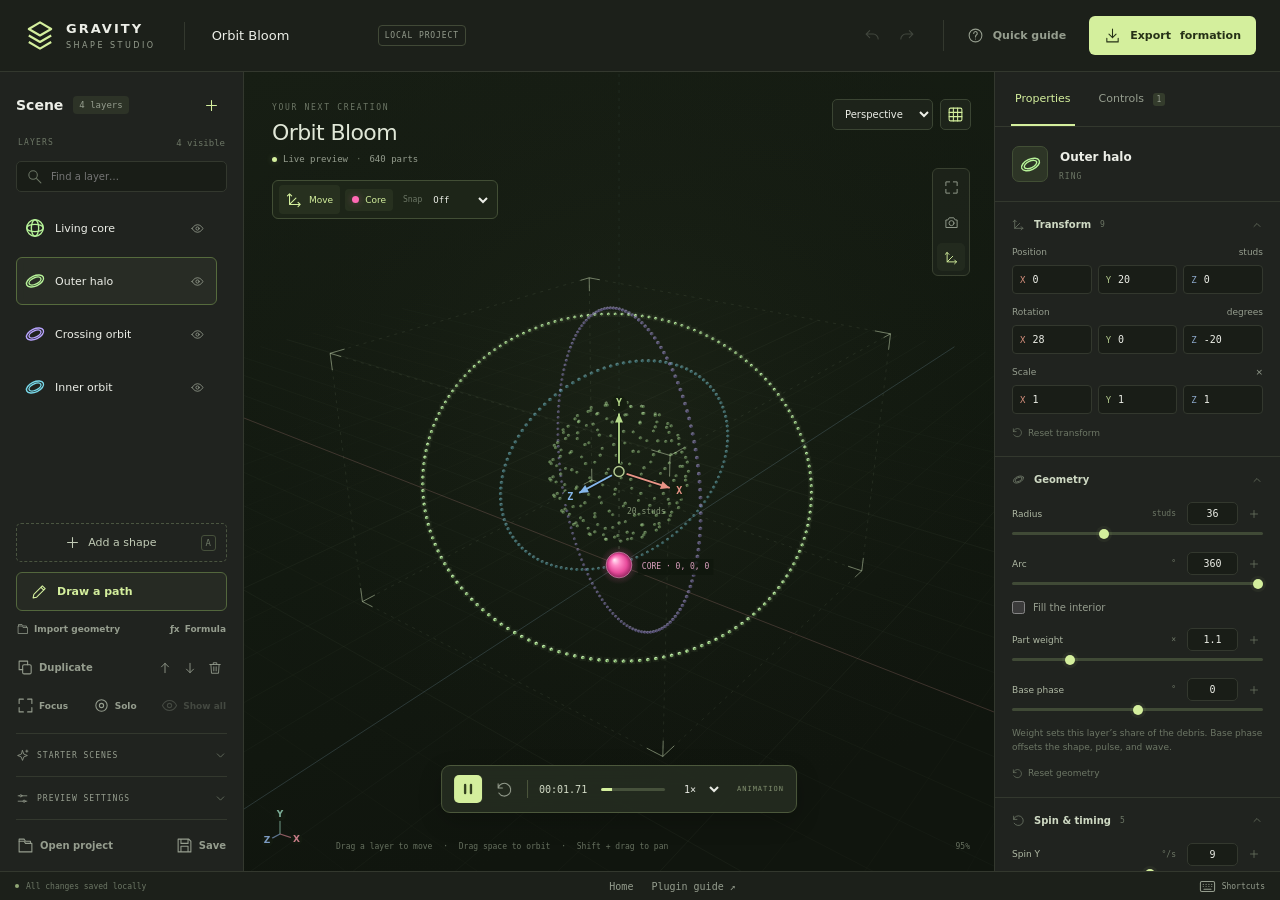
==== docs/plugins/builder/index.html @ 3840db34 "+ shape maker" ====
<!doctype html>
<html lang="en">
<head>
  <meta charset="utf-8">
  <meta name="viewport" content="width=device-width, initial-scale=1">
  <meta name="theme-color" content="#171a18">
  <meta name="description" content="Build your own Project Gravity formations. Draw custom 3D paths, import outlines, generate geometry with formulas, animate layers, and export a Lua plugin.">
  <title>Shape Studio · Project Gravity</title>
  <link rel="icon" href="data:image/svg+xml,%3Csvg xmlns='http://www.w3.org/2000/svg' viewBox='0 0 40 40'%3E%3Crect width='40' height='40' rx='10' fill='%23d4ef9d'/%3E%3Cpath d='M20 6 34 14 20 22 6 14ZM6 21l14 8 14-8M6 28l14 8 14-8' fill='none' stroke='%23222b19' stroke-width='3'/%3E%3C/svg%3E">
  <link rel="stylesheet" href="style.css">
  <link rel="stylesheet" href="editors/path-editor.css">
  <link rel="stylesheet" href="editors/source-editor.css">
  <script type="module" src="app.mjs"></script>
</head>
<body>
  <a class="skip" href="#viewport">Skip to 3D preview</a>
  <header class="topbar">
    <a class="brand" href="../../../" aria-label="Project Gravity home" title="Project Gravity home"><span class="brand-mark"><svg viewBox="0 0 30 32" fill="none"><path d="m15 2 12 7-12 7L3 9Z M3 16l12 7 12-7M3 23l12 7 12-7" stroke="currentColor" stroke-width="2.3" stroke-linejoin="round"/></svg></span><span>GRAVITY<span class="brand-sub">SHAPE STUDIO</span></span></a>
    <div class="project-heading"><span class="header-divider"></span><input id="project-name" aria-label="Project name" maxlength="64" value="Orbit Bloom"><span class="local-badge">LOCAL PROJECT</span></div>
    <div class="header-actions"><div class="history-actions"><button id="undo" class="icon-button" title="Undo (Ctrl+Z)" aria-label="Undo" data-icon="undo"></button><button id="redo" class="icon-button" title="Redo (Ctrl+Shift+Z)" aria-label="Redo" data-icon="redo"></button></div><button id="help" class="quiet-button"><span data-icon="help"></span><span class="hide-small">Quick guide</span></button><button id="export" class="primary-button"><span data-icon="download"></span>Export<span class="hide-small"> formation</span></button></div>
  </header>
  <main class="workspace">
    <aside class="left-panel panel" aria-label="Scene layers and shapes">
      <div class="panel-heading"><h1>Scene</h1><span id="layer-count" class="count-badge">3 layers</span><button id="add-layer" class="icon-button accent-icon" aria-label="Add shape" title="Add shape" data-icon="plus"></button></div>
      <div class="left-section-label"><span>LAYERS</span><span id="visible-count">3 visible</span></div>
      <label class="layer-search"><span data-icon="search"></span><input id="layer-search" type="search" placeholder="Find a layer…" aria-label="Find a layer" autocomplete="off"></label>
      <div id="layers" class="layers" role="list" aria-label="Formation layers"></div>
      <button id="add-shape" class="add-shape-button"><span data-icon="plus"></span>Add a shape<span class="key-hint">A</span></button>
      <div class="creation-actions"><button id="draw-path" class="secondary-button"><span data-icon="edit"></span>Draw a path</button><div><button id="import-geometry" class="quiet-button" title="Import SVG outlines or coordinates"><span data-icon="folder"></span>Import geometry</button><button id="formula-geometry" class="quiet-button" title="Generate a curve or surface with math">ƒx <span>Formula</span></button></div></div>
      <div class="layer-actions"><button id="duplicate" class="quiet-button" title="Duplicate selected layer (Ctrl+D)"><span data-icon="copy"></span>Duplicate</button><div><button id="move-up" class="icon-button" aria-label="Move layer up" title="Move layer up" data-icon="arrow-up"></button><button id="move-down" class="icon-button" aria-label="Move layer down" title="Move layer down" data-icon="arrow-down"></button><button id="delete-layer" class="icon-button" aria-label="Delete selected layer" title="Delete selected layer" data-icon="trash"></button></div></div>
      <div class="layer-utilities"><button id="focus-layer" class="quiet-button" title="Frame selected layer"><span data-icon="maximize"></span>Focus</button><button id="solo-layer" class="quiet-button" title="Show only the selected layer; click again to restore visibility" aria-pressed="false"><span data-icon="solo"></span>Solo</button><button id="show-all" class="quiet-button" title="Show every layer"><span data-icon="eye"></span>Show all</button></div>
      <details class="sidebar-disclosure presets-section"><summary><span data-icon="sparkles"></span><span>STARTER SCENES</span><span class="disclosure-arrow" data-icon="chevron"></span></summary><p>Start with a spark. Make it yours.</p><div class="preset-grid" id="presets"></div><button id="new-project" class="text-button">Or start with an empty scene <span aria-hidden="true">↗</span></button></details>
      <details class="sidebar-disclosure preview-settings"><summary><span data-icon="sliders"></span><span>PREVIEW SETTINGS</span><span class="disclosure-arrow" data-icon="chevron"></span></summary><label class="setting-row" for="part-count">Debris count<select id="part-count"><option value="128">128 parts</option><option value="256">256 parts</option><option value="640" selected>640 parts</option><option value="1024">1,024 parts</option><option value="2048">2,048 parts</option><option value="4096">4,096 parts</option><option value="8192">8,192 parts</option></select></label><label class="setting-row" for="point-size">Debris size<input id="point-size" type="range" min="0.25" max="10" step="0.05" value="3.4"></label><label class="setting-row" for="preview-time">Go to time (s)<input id="preview-time" type="number" min="-3600" max="3600" step="0.01" value="0"></label><div class="frame-controls"><button id="frame-back" class="quiet-button" title="Pause and go back one frame at 60 fps">−1 frame</button><button id="frame-forward" class="quiet-button" title="Pause and advance one frame at 60 fps">+1 frame</button></div><p class="micro-copy">In game, your formation uses the parts available around you. Colors and this clock are for preview.</p></details>
      <div class="project-files"><button id="import-project" class="quiet-button"><span data-icon="folder"></span>Open project</button><button id="save-project" class="quiet-button"><span data-icon="save"></span>Save</button><input type="file" id="project-file" accept=".json,.gravity,application/json" hidden></div>
    </aside>
    <section class="canvas-area" aria-label="Live 3D formation preview">
      <canvas id="viewport" tabindex="0" aria-label="Interactive 3D formation preview. Drag a layer to move it or use its X Y Z handles. Drag empty space to orbit, shift drag to pan, scroll to zoom. Press Escape to cancel a move."></canvas>
      <div class="canvas-top"><div class="scene-caption"><span class="eyebrow">YOUR NEXT CREATION</span><h2 id="scene-name">Orbit Bloom</h2><p><span class="live-dot"></span><span id="preview-status">Live preview</span><span class="caption-dot">·</span><span id="point-count">640 parts</span></p></div><div class="view-options"><label class="sr-only" for="camera-view">Camera view</label><select id="camera-view"><option value="perspective">Perspective</option><option value="front">Front</option><option value="top">Top</option><option value="right">Right</option></select><button id="toggle-grid" class="icon-button active" aria-label="Toggle grid" title="Toggle grid" aria-pressed="true" data-icon="grid"></button></div></div>
      <div class="canvas-tools"><button id="fit-view" class="icon-button" title="Fit formation (F)" aria-label="Fit formation in view" data-icon="maximize"></button><button id="screenshot" class="icon-button" title="Download preview image" aria-label="Download preview image" data-icon="camera"></button><button id="toggle-axes" class="icon-button active" title="Toggle axes" aria-label="Toggle axes" aria-pressed="true" data-icon="axes"></button></div>
      <div class="manipulation-tools" role="toolbar" aria-label="Positioning tools"><button id="toggle-move" class="tool-toggle active" aria-pressed="true" title="Drag layers to move them; disable to orbit from anywhere"><span data-icon="axes"></span>Move</button><button id="toggle-core" class="tool-toggle active" aria-pressed="true" title="Show the 5-stud Gravity core at the origin"><span class="core-dot"></span>Core</button><label for="snap-size">Snap</label><select id="snap-size" aria-label="Position snapping"><option value="0">Off</option><option value="0.1">0.1 stud</option><option value="0.5">0.5 stud</option><option value="1">1 stud</option><option value="5">5 studs</option></select></div>
      <div id="drag-readout" class="drag-readout" role="status" hidden></div>
      <div id="empty-scene" class="empty-scene" hidden><div class="empty-orbit" data-icon="orbit"></div><h2>It starts with a shape.</h2><p>A ring, a sphere, or something entirely your own.<br>Add your first layer and see where it goes.</p><button id="empty-add" class="primary-button"><span data-icon="plus"></span>Add your first shape</button></div>
      <div class="playback-bar"><button id="play-pause" class="play-button" aria-label="Pause animation" title="Play or pause (Space)" data-icon="pause"></button><button id="restart" class="icon-button" aria-label="Restart animation" title="Restart animation" data-icon="restart"></button><span class="playback-divider"></span><span class="time-display" id="time-display">00:00.00</span><div class="timeline-track" aria-hidden="true"><span id="timeline-progress"></span></div><label class="sr-only" for="playback-speed">Playback speed</label><select id="playback-speed"><option value="-1">−1×</option><option value="0.25">0.25×</option><option value="0.5">0.5×</option><option value="1" selected>1×</option><option value="2">2×</option></select><span class="live-label">ANIMATION</span></div>
      <div class="canvas-bottom"><span>Drag a layer to move <span>·</span> Drag space to orbit <span>·</span> Shift + drag to pan</span><span id="zoom-value">100%</span></div>
    </section>
    <aside class="right-panel panel" aria-label="Layer properties and in-game controls">
      <div class="inspector-tabs" role="tablist" aria-label="Inspector"><button id="properties-tab" class="active" role="tab" aria-selected="true" aria-controls="properties-panel">Properties</button><button id="controls-tab" role="tab" aria-selected="false" aria-controls="controls-panel">Controls <span id="control-count">0</span></button></div>
      <div id="properties-panel" role="tabpanel" aria-labelledby="properties-tab"></div>
      <div id="controls-panel" role="tabpanel" aria-labelledby="controls-tab" hidden></div>
      <div class="inspector-footer"><span class="small-orbit" data-icon="orbit"></span><span>Big ideas. A few little pieces.</span></div>
    </aside>
  </main>
  <footer class="statusbar"><span><span class="status-dot"></span><span id="save-status">All changes saved locally</span></span><nav class="site-navigation" aria-label="Site navigation"><a href="../../../">Home</a><a href="../">Plugin guide <span aria-hidden="true">↗</span></a></nav><button id="keyboard-help" class="text-button" aria-label="Quick guide and keyboard shortcuts"><span data-icon="keyboard"></span><span class="hide-small">Shortcuts</span></button></footer>
  <dialog id="shape-dialog" class="modal shape-modal"><div class="modal-heading"><div><span class="eyebrow">BUILD IT YOUR WAY</span><h2>Start with your own lines.</h2></div><button class="icon-button" data-close aria-label="Close shape library" data-icon="close"></button></div><p class="modal-intro">Draw a custom outline, bring in your own geometry, or combine simple shapes. Every layer can move, overlap and take on its own form.</p><div id="custom-shape-library" class="custom-shape-library"><button data-create="path"><span data-icon="edit"></span><strong>Draw a path</strong><small>Vertices, curves &amp; freehand</small></button><button data-create="svg"><span data-icon="folder"></span><strong>Import SVG</strong><small>Your outlines, as layers</small></button><button data-create="coordinates"><span data-icon="axes"></span><strong>Coordinates</strong><small>3D paths &amp; point clouds</small></button><button data-create="formula"><span class="formula-icon">ƒx</span><strong>Math formulas</strong><small>Generate curves &amp; surfaces</small></button></div><p class="library-label">OR START WITH A SIMPLE SHAPE</p><div id="shape-library" class="shape-library"></div></dialog>
  <dialog id="control-dialog" class="modal control-modal"><form id="control-form"><div class="modal-heading"><div><span class="eyebrow">MAKE IT INTERACTIVE</span><h2 id="control-dialog-title">Add a control</h2></div><button type="button" class="icon-button" data-close aria-label="Close control editor" data-icon="close"></button></div><p class="modal-intro">Sliders, switches, and actions that work here and in your exported plugin.</p><div class="form-columns"><label class="form-label">Control type<select id="control-type"><option value="slider">Slider</option><option value="toggle">Toggle switch</option><option value="button">Action button</option></select></label><label class="form-label">Layer<select id="control-layer" required></select></label></div><label class="form-label">Control name<input id="control-name" required maxlength="48" placeholder="e.g. Orbit radius"></label><label id="control-property-label" class="form-label">Property<select id="control-property" required></select></label><label id="control-action-label" class="form-label" hidden>Action<select id="control-action"><option value="restart">Restart layer animation</option><option value="reverse">Reverse layer animation</option><option value="reset">Reset layer controls</option></select></label><div id="control-number-fields" class="form-columns thirds"><label class="form-label">Minimum<input type="number" step="any" id="control-min" required></label><label class="form-label">Maximum<input type="number" step="any" id="control-max" required></label><label class="form-label">Default<input type="number" step="any" id="control-default" required></label></div><label id="control-toggle-label" class="checkbox-row" hidden><input id="control-toggle-default" type="checkbox">Start switched on</label><p id="control-action-note" class="micro-copy" hidden>Actions run once per click. They are exported as real Project Gravity buttons.</p><p class="form-error" id="control-error" role="alert"></p><div class="modal-actions"><button type="button" class="secondary-button" data-close>Cancel</button><button class="primary-button" type="submit">Save control<span data-icon="check"></span></button></div></form></dialog>
  <dialog id="export-dialog" class="modal export-modal"><div class="modal-heading"><div><span class="eyebrow">FROM AN IDEA TO IN GAME</span><h2>Take your formation with you.</h2></div><button class="icon-button" data-close aria-label="Close export" data-icon="close"></button></div><div class="export-summary"><span data-icon="cube"></span><span id="export-summary"></span><span class="file-badge">.LUA</span></div><label class="sr-only" for="export-code">Generated Lua plugin</label><textarea id="export-code" readonly spellcheck="false"></textarea><div class="export-instructions"><span class="step-number">1</span><p>Save the <strong>.lua</strong> file to your executor’s <code>GravityShapes</code> folder.</p><span class="step-number">2</span><p>Restart Project Gravity, then choose your formation by its filename.</p></div><p class="micro-copy">This preview shows target positions. In-game movement depends on available debris and physics settings. Save a project file to edit your layers later.</p><div class="modal-actions"><button id="copy-lua" class="secondary-button"><span data-icon="copy"></span>Copy Lua</button><button id="download-lua" class="primary-button"><span data-icon="download"></span>Download plugin</button></div></dialog>
  <dialog id="help-dialog" class="modal help-modal"><div class="modal-heading"><div><span class="eyebrow">A SMALL GUIDE TO BIG IDEAS</span><h2>Meet your shape studio.</h2></div><button class="icon-button" data-close aria-label="Close quick guide" data-icon="close"></button></div><div class="help-steps"><div><span class="step-number">1</span><h3>Draw your own shape</h3><p>Use Draw a path to place vertices or sketch freehand. Keep it open, close an outline, or smooth the curves. Edit points in XY, XZ or YZ, or enter exact coordinates, then choose Apply path.</p></div><div><span class="step-number">2</span><h3>Build in layers</h3><p>Import SVG outlines or XYZ coordinates, generate curves and surfaces with formulas, or start with a polygon. Combine layers, mirror them, and add spin, orbit, pulse or waves.</p></div><div><span class="step-number">3</span><h3>Make it interactive</h3><p>Use the + beside a property for a slider, or add switches and action buttons in Controls. Save an editable JSON project, then export your Lua plugin for the game.</p></div></div><div class="shortcut-grid"><span>Orbit / pan</span><span>Drag / Shift + drag</span><span>Play / pause</span><kbd>Space</kbd><span>Add a shape / fit view</span><span><kbd>A</kbd> / <kbd>F</kbd></span><span>Undo / redo</span><span><kbd>Ctrl Z</kbd> / <kbd>Ctrl Shift Z</kbd></span><span>Duplicate / delete layer</span><span><kbd>Ctrl D</kbd> / <kbd>Delete</kbd></span><span>Save project</span><kbd>Ctrl S</kbd></div><p class="micro-copy">Projects autosave when browser storage has room. Save a JSON project for a portable backup, especially with detailed geometry. Preview colors and debris size do not recolor or resize Roblox parts.</p><a class="text-button guide-link" href="../" target="_blank" rel="noopener">Read the plugin guide <span aria-hidden="true">↗</span></a></dialog>
  <div id="toast" class="toast" role="status" aria-live="polite"></div>
  <noscript><div class="noscript">Enable JavaScript to use Shape Studio. <a href="../">The plugin guide</a> is also available.</div></noscript>
</body>
</html>
---- docs/plugins/builder/style.css ----
:root{color-scheme:dark;--bg:#171a18;--panel:#20231f;--panel-hover:#292d26;--canvas:#141814;--line:#33382e;--line-soft:#2b3027;--text:#eceee7;--muted:#959d8e;--subtle:#6c7665;--accent:#d4ef9d;--accent-dark:#2c3723;--mono:ui-monospace,SFMono-Regular,Consolas,monospace;--radius:7px;font-family:Inter,"Segoe UI",system-ui,-apple-system,sans-serif;font-size:12px}
select{color-scheme:dark}select option,select optgroup{background:#20271c!important;color:#eceee7!important}select option:checked{background:#405330!important;color:#e8ffd0!important}
.control-type-actions{display:flex;gap:6px;margin-top:8px}.control-type-actions .secondary-button{flex:1;font-size:9px;padding:8px 4px}
.boolean-property{display:flex;align-items:center;justify-content:space-between;gap:8px;margin:11px 0}.boolean-property .checkbox-row{margin:0;flex:1}
.control-switch{display:flex;align-items:center;justify-content:space-between;gap:12px;font-size:11px;color:var(--text);padding:12px 0 2px}.control-switch input{width:34px;height:19px;appearance:none;background:#3c4934;border:1px solid #63754b;border-radius:12px;position:relative;cursor:pointer;padding:0}.control-switch input:before{content:'';position:absolute;left:3px;top:3px;width:11px;height:11px;background:#96a885;border-radius:50%;transition:transform .15s}.control-switch input:checked{background:var(--accent);border-color:var(--accent)}.control-switch input:checked:before{background:#2c3c1d;transform:translateX(15px)}
.control-action-button{width:100%;margin-top:12px;padding:10px}.cut-presets{display:grid;grid-template-columns:repeat(3,1fr);gap:6px;margin:12px 0}.cut-presets button{padding:7px 4px;background:#293521;border:1px solid #4a5f35;border-radius:4px;color:#c3d8ac;font-size:9px}.cut-presets button:hover{background:#3c4e2d;border-color:var(--accent)}.cut-axis-field{display:flex;align-items:center;justify-content:space-between;font-size:10px;color:var(--muted);margin:12px 0}.cut-axis-field select{width:86px}.control-action-description{font-size:9px;color:var(--muted);line-height:1.6;margin-top:9px}
.creation-actions{padding:10px 0 1px;flex-shrink:0}.creation-actions>.secondary-button{width:100%;justify-content:flex-start;color:var(--accent);background:#d4ef9d08;border-color:#53673d;font-size:11px}.creation-actions>div{display:flex;justify-content:space-between;gap:6px;margin-top:5px}.creation-actions .quiet-button{font-size:9px;gap:5px}.creation-actions .quiet-button svg{width:12px;height:12px}.custom-geometry-panel{padding:17px;border-bottom:1px solid var(--line);background:#d4ef9d04}.custom-geometry-panel>p{font-size:10px;color:var(--muted);line-height:1.7;margin:10px 0}.custom-geometry-panel>.secondary-button{width:100%;color:var(--accent);font-size:11px}.custom-geometry-summary{display:flex;justify-content:space-between;gap:7px;font:9px var(--mono);color:var(--muted);margin-bottom:12px}.custom-geometry-summary span:last-child{color:var(--accent)}.geometry-mirrors{display:flex;align-items:center;gap:14px;font-size:10px;color:var(--muted)}.geometry-mirrors button{padding:5px 10px;border:1px solid var(--line)}.custom-shape-library{display:grid;grid-template-columns:repeat(2,minmax(0,1fr));gap:10px}.custom-shape-library button{display:grid;grid-template-columns:32px 1fr;gap:6px 12px;text-align:left;padding:16px;background:#d4ef9d07;border:1px solid #4a5d38;border-radius:7px}.custom-shape-library button:hover{background:#d4ef9d12;border-color:var(--accent)}.custom-shape-library button>span{grid-row:1/3;align-self:center;color:var(--accent)}.custom-shape-library button svg{width:28px;height:28px}.custom-shape-library strong{font-size:12px;font-weight:550;color:var(--text)}.custom-shape-library small{font-size:10px;color:var(--muted)}.formula-icon{font:24px Georgia,serif}.library-label{font:9px var(--mono);letter-spacing:1px;color:var(--muted);margin:24px 0 14px}
@media(max-width:740px){.creation-actions>div{flex-wrap:wrap;justify-content:flex-start;gap:2px 10px}.creation-actions>.secondary-button{font-size:10px;padding:10px 8px}.custom-geometry-panel{padding:14px}.custom-geometry-summary{flex-wrap:wrap}.custom-shape-library button{grid-template-columns:1fr;padding:13px;gap:8px}.custom-shape-library button>span{grid-row:auto}.custom-shape-library small{font-size:9px}}
select{color-scheme:dark}select option,select optgroup{background-color:#20271c!important;color:#eceee7!important}select option:checked{background-color:#405330!important;color:#e8ffd0!important}
*{box-sizing:border-box}body{margin:0;background:var(--bg);color:var(--text)}button,input,select,textarea{font:inherit}button,a,input,select,textarea{outline-offset:3px}button:focus-visible,a:focus-visible,input:focus-visible,select:focus-visible,textarea:focus-visible,canvas:focus-visible{outline:2px solid var(--accent)}button{cursor:pointer}button:disabled{opacity:.3;cursor:default}button,a,input,select{transition:background .15s,border-color .15s,color .15s}button{color:inherit}a{color:inherit}button svg,span[data-icon]>svg{width:17px;height:17px;display:block;flex-shrink:0}input,select,textarea{min-width:0;background:#191d17;border:1px solid var(--line);color:var(--text);border-radius:5px;padding:8px 10px}input:hover,select:hover{border-color:#515c45}input:focus,select:focus{border-color:var(--accent)}input[type=number]{font:11px var(--mono);appearance:textfield;-moz-appearance:textfield}input[type=number]::-webkit-inner-spin-button{appearance:none}input[type=range]{appearance:none;-webkit-appearance:none;height:3px;padding:0;background:#404a36;border:0;border-radius:3px;accent-color:var(--accent);cursor:pointer}input[type=range]::-webkit-slider-thumb{appearance:none;width:10px;height:10px;border-radius:50%;background:var(--accent);box-shadow:0 0 0 3px #d4ef9d0c}input[type=range]::-moz-range-thumb{width:10px;height:10px;border:0;border-radius:50%;background:var(--accent)}input[type=color]{padding:0;border:0;width:26px;height:26px;background:none;cursor:pointer}input[type=color]::-webkit-color-swatch-wrapper{padding:0}input[type=color]::-webkit-color-swatch{border:0;border-radius:50%}input[type=checkbox]{accent-color:var(--accent)}select{cursor:pointer;padding-right:22px;font-size:11px}h1,h2,h3,p{margin:0}h1{font-size:14px;font-weight:600}h2{font-size:14px;font-weight:550}h3{font-size:12px;font-weight:550}.topbar{height:72px;display:flex;align-items:center;gap:28px;padding:0 24px;border-bottom:1px solid var(--line);background:#1c201a}.brand{display:flex;align-items:center;gap:11px;text-decoration:none;font-size:13px;font-weight:750;letter-spacing:2px;flex-shrink:0}.brand-sub{display:block;color:var(--muted);font-size:8px;font-weight:500;letter-spacing:2.5px;margin-top:5px}.brand-mark{display:grid;place-items:center;color:var(--accent);width:31px}.brand-mark svg{width:28px;height:31px}.project-heading{display:flex;align-items:center;gap:18px;min-width:0}.header-divider{height:28px;width:1px;background:var(--line);margin-right:3px}#project-name{background:transparent;border:1px solid transparent;font-size:13px;font-weight:500;width:154px;padding:8px 5px;text-overflow:ellipsis}#project-name:hover,#project-name:focus{border-color:var(--line)}.local-badge{font:8px var(--mono);color:var(--muted);letter-spacing:.9px;border:1px solid #414937;border-radius:4px;padding:5px 6px;white-space:nowrap}.header-actions{display:flex;align-items:center;gap:22px;margin-left:auto;flex-shrink:0}.history-actions{display:flex;gap:3px;padding-right:21px;border-right:1px solid var(--line)}.icon-button{display:inline-flex;align-items:center;justify-content:center;width:31px;height:31px;padding:6px;border:0;border-radius:5px;background:transparent;color:var(--muted);flex-shrink:0}.icon-button:hover:not(:disabled){background:var(--panel-hover);color:var(--text)}.icon-button.active{color:var(--accent);background:#d4ef9d0b}.primary-button,.secondary-button,.quiet-button{display:inline-flex;align-items:center;justify-content:center;gap:9px;border:1px solid transparent;border-radius:6px;padding:10px 14px;font-size:11px;font-weight:550;white-space:nowrap;text-decoration:none}.primary-button{background:var(--accent);color:#253016}.primary-button:hover{background:#e1ffad}.primary-button svg{width:15px;height:15px}.secondary-button{background:transparent;border-color:#414a37}.secondary-button:hover{background:var(--panel-hover);border-color:#66794e}.quiet-button{background:transparent;color:var(--muted);padding:6px 0;font-size:11px}.quiet-button:hover{color:var(--text)}.quiet-button svg{width:15px;height:15px}.text-button{background:none;border:0;padding:0;color:var(--muted);font-size:10px;cursor:pointer}.text-button:hover{color:var(--accent)}.workspace{display:grid;grid-template-columns:244px minmax(260px,1fr) 286px;height:calc(100dvh - 101px);min-height:540px}.panel{background:var(--panel);min-width:0;overflow-y:auto;scrollbar-width:thin;scrollbar-color:#414a38 transparent}.left-panel{border-right:1px solid var(--line);display:flex;flex-direction:column;padding:0 16px}.panel-heading{display:flex;align-items:center;gap:10px;height:66px;min-height:66px}.panel-heading>.icon-button{margin-left:auto}.count-badge{font:9px var(--mono);color:var(--muted);background:#2d3327;border-radius:4px;padding:4px 6px}.accent-icon{color:var(--accent)}.left-section-label{display:flex;justify-content:space-between;color:var(--subtle);font:8px var(--mono);letter-spacing:1.2px;margin:0 2px 13px}.left-section-label>span:last-child{letter-spacing:0;font:9px var(--mono)}.layers{display:flex;flex-direction:column;gap:5px;max-height:31vh;overflow-y:auto;min-height:46px;scrollbar-width:thin}.layer-row{position:relative;display:flex;align-items:center;gap:9px;border:1px solid transparent;border-radius:6px;min-height:43px;background:transparent;padding:0 6px}.layer-row.selected{border-color:#566b3d;background:#d4ef9d0b}.layer-row:hover{background:#30362a}.layer-select{border:0;background:none;display:flex;align-items:center;gap:9px;text-align:left;flex:1;min-width:0;padding:10px 1px;font-size:11px}.layer-name{overflow:hidden;text-overflow:ellipsis;white-space:nowrap}.layer-symbol{color:var(--layer-color,var(--accent));width:22px;flex-shrink:0}.layer-symbol svg{width:22px;height:22px}.layer-row .icon-button{width:25px;height:25px}.layer-row .icon-button svg{width:13px;height:13px}.layer-row.invisible .layer-select{opacity:.35}.layers-empty{color:var(--muted);padding:13px 5px;font-size:11px}.add-shape-button{display:flex;justify-content:center;align-items:center;gap:7px;width:100%;padding:10px;border:1px dashed #4a5540;background:transparent;border-radius:5px;color:#c1cbb6;font-size:11px;margin-top:13px}.add-shape-button:hover{border-color:var(--accent);background:#d4ef9d07}.add-shape-button svg{width:13px;height:13px}.key-hint{margin-left:auto;font:9px var(--mono);padding:2px 4px;border:1px solid #46503b;border-radius:3px;color:var(--subtle)}.add-shape-button>span:first-child{margin-left:auto}.layer-actions{display:flex;justify-content:space-between;align-items:center;border-bottom:1px solid var(--line);padding:10px 0 17px}.layer-actions>div{display:flex}.layer-actions .icon-button{width:25px;height:27px}.layer-actions .icon-button svg{width:14px;height:14px}.layer-actions .quiet-button{font-size:10px;gap:5px}.section-label{display:flex;align-items:center;justify-content:space-between;color:var(--subtle)}.section-label h2{font:8px var(--mono);letter-spacing:1.3px}.section-label svg{width:13px;height:13px}.presets-section{padding:24px 0 23px;border-bottom:1px solid var(--line)}.presets-section>p{font-size:10px;color:var(--muted);margin-top:9px}.preset-grid{display:grid;grid-template-columns:1fr 1fr;gap:8px;margin:14px 0}.preset-card{background:#191e16;border:1px solid var(--line);border-radius:6px;padding:0;overflow:hidden;text-align:left}.preset-card:hover{border-color:#718255;background:#242e1c}.preset-preview{height:61px;display:grid;place-items:center;background:radial-gradient(ellipse,#35452b44,transparent 75%)}.preset-preview svg{width:76px;height:50px}.preset-card>span:last-child{display:block;font-size:9px;color:#c3cbbd;padding:7px 8px;background:#252b20;border-top:1px solid var(--line-soft)}.preset-card:first-child{grid-column:1/-1;display:flex;align-items:center;height:65px}.preset-card:first-child .preset-preview{width:97px;flex-shrink:0}.preset-card:first-child>span:last-child{padding-left:6px;border:0;background:none;font-size:10px}.preset-card:first-child>span:last-child::after{content:'A little celestial wonder';display:block;font-size:8px;color:var(--subtle);margin-top:5px}.preview-settings{padding:22px 0 10px;margin-top:auto}.setting-row{display:flex;align-items:center;justify-content:space-between;gap:10px;font-size:10px;color:#b9c2af;margin-top:16px}.setting-row select{font:9px var(--mono);padding:7px 19px 7px 8px}.setting-row input[type=range]{width:102px}.micro-copy{font-size:9px;line-height:1.65;color:var(--subtle);margin-top:13px}.project-files{display:flex;align-items:center;justify-content:space-between;min-height:51px;border-top:1px solid var(--line);margin-top:8px}.project-files .quiet-button{font-size:10px;gap:6px}.project-files svg{width:14px;height:14px}.canvas-area{position:relative;overflow:hidden;background:radial-gradient(ellipse at 50% 46%,#242c2080,#111710 90%)}#viewport{display:block;width:100%;height:100%;touch-action:none;cursor:grab}#viewport:active{cursor:grabbing}.canvas-top{position:absolute;top:27px;left:28px;right:23px;display:flex;justify-content:space-between;align-items:flex-start;gap:15px;pointer-events:none}.eyebrow{font:8px var(--mono);letter-spacing:1.7px;color:var(--subtle)}.scene-caption h2{font-size:22px;font-weight:430;letter-spacing:-.6px;margin:7px 0 9px;color:#e0e7d7}.scene-caption p{display:flex;align-items:center;gap:6px;color:var(--muted);font:9px var(--mono)}.live-dot,.status-dot{width:5px;height:5px;border-radius:50%;background:var(--accent);display:inline-block;box-shadow:0 0 6px #d4ef9d44}.caption-dot{padding:0 2px;color:var(--subtle)}.view-options{display:flex;align-items:center;gap:7px;pointer-events:auto}.view-options select{border-color:#3b4533;background:#20261dc9;padding:8px;font-size:10px;min-width:101px}.view-options .icon-button{border:1px solid #3b4533;width:31px;height:31px;background:#20261dc9}.canvas-tools{position:absolute;top:96px;right:24px;display:flex;flex-direction:column;gap:7px;border:1px solid #394130;padding:4px;background:#20261daa;border-radius:6px}.canvas-tools .icon-button{width:28px;height:28px}.canvas-tools svg{width:15px;height:15px}.canvas-bottom{position:absolute;bottom:20px;left:92px;right:24px;display:flex;justify-content:space-between;color:#66705f;font:8px var(--mono);pointer-events:none;gap:10px}.canvas-bottom>span:first-child>span{padding:0 6px}.playback-bar{position:absolute;bottom:58px;left:50%;transform:translateX(-50%);display:flex;align-items:center;gap:11px;padding:9px 12px;background:#252c20e8;border:1px solid #4c583c;border-radius:9px;box-shadow:0 8px 25px #0003;backdrop-filter:blur(14px);max-width:90%;height:48px}.play-button{width:28px;height:28px;border-radius:5px;border:0;background:var(--accent);display:grid;place-items:center;color:#303e1d;flex-shrink:0}.play-button svg{width:14px;height:14px}.playback-bar>.icon-button{width:23px;height:25px;padding:4px}.playback-divider{height:18px;width:1px;background:#4d573e}.time-display{font:10px var(--mono);color:#d6dfca;min-width:51px}.timeline-track{height:3px;width:64px;background:#46513b;overflow:hidden;border-radius:2px}.timeline-track>span{height:100%;display:block;background:var(--accent);width:0}.playback-bar select{padding:4px;border:0;background:none;width:46px;font:10px var(--mono)}.live-label{font:7px var(--mono);color:#869474;letter-spacing:1px;padding-left:4px}.empty-scene{position:absolute;inset:0;display:flex;flex-direction:column;align-items:center;justify-content:center;text-align:center;background:#141a10b8;padding:25px}.empty-scene[hidden]{display:none}.empty-orbit svg{width:65px!important;height:65px!important;color:var(--accent);margin-bottom:24px;stroke-width:1px}.empty-scene h2{font-size:27px;font-weight:400;letter-spacing:-1px}.empty-scene p{font-size:12px;line-height:1.8;color:var(--muted);margin:14px 0 22px}.right-panel{border-left:1px solid var(--line);display:flex;flex-direction:column}.inspector-tabs{display:flex;min-height:55px;height:55px;border-bottom:1px solid var(--line);padding:0 16px;gap:20px}.inspector-tabs>button{background:none;border:0;border-bottom:2px solid transparent;font-size:11px;color:var(--muted);padding:0 4px}.inspector-tabs>button.active{color:var(--accent);border-bottom-color:var(--accent)}#control-count{font:8px var(--mono);background:#343c2c;border-radius:3px;padding:2px 4px;margin-left:5px}.selected-heading{display:flex;align-items:center;gap:11px;padding:19px 17px;border-bottom:1px solid var(--line)}.selected-heading .selected-icon{display:grid;place-items:center;background:#2d3526;border:1px solid #424f35;border-radius:7px;width:36px;height:36px;flex-shrink:0;color:var(--layer-color,var(--accent))}.selected-icon svg{width:23px;height:23px}.selected-heading>div{min-width:0}.selected-heading input{width:100%;padding:2px 3px;margin-left:-3px;background:transparent;border-color:transparent;font-size:12px;font-weight:550}.selected-heading input:hover{border-color:var(--line)}.selected-heading p{font:8px var(--mono);color:var(--subtle);margin-top:5px;text-transform:uppercase;letter-spacing:1px}.property-section{padding:18px 17px;border-bottom:1px solid var(--line)}.property-section h3{display:flex;align-items:center;justify-content:space-between;font-size:10px;margin-bottom:16px}.property-section h3>span{color:var(--subtle)}.property-section h3 svg{width:13px;height:13px}.transform-label{font-size:9px;color:var(--muted);margin-bottom:8px;display:flex;justify-content:space-between}.transform-label:not(:first-of-type){margin-top:13px}.transform-row{display:grid;grid-template-columns:repeat(3,minmax(0,1fr));gap:6px}.axis-field{display:flex;align-items:center;border:1px solid var(--line);border-radius:4px;background:#191d17;overflow:hidden;height:29px;position:relative}.axis-field:focus-within{border-color:var(--accent)}.axis-field span{font:9px var(--mono);padding-left:7px}.axis-field:nth-child(1)>span{color:#d58f7c}.axis-field:nth-child(2)>span{color:#afc68a}.axis-field:nth-child(3)>span{color:#8facce}.axis-field input{width:100%;border:0;background:none;padding:6px 3px 6px 7px;font-size:10px;outline:0}.transform-expose{opacity:0;position:absolute;right:0;top:0;width:18px;height:27px;border:0;background:#303a26;color:var(--accent);font-size:12px}.axis-field:hover .transform-expose,.transform-expose:focus-visible{opacity:1}.property-row{display:grid;grid-template-columns:minmax(0,1fr) 51px 19px;gap:6px;align-items:center;margin-top:14px}.property-row>label{font-size:9px;color:#aeb8a3;display:flex;justify-content:space-between;align-items:center}.property-row label small{font:8px var(--mono);color:var(--subtle);margin-right:5px}.property-row input[type=number]{width:51px;padding:5px 3px;text-align:center;font-size:10px}.property-row>input[type=range]{grid-column:1/-1;margin:1px 0 3px;width:100%}.expose-button{width:19px;height:22px;padding:0;display:grid;place-items:center;background:none;border:0;border-radius:3px;color:var(--subtle)}.expose-button:hover{color:var(--accent);background:#353f2b}.expose-button svg{width:12px;height:12px}.section-note{font-size:9px;color:var(--subtle);line-height:1.6;margin-top:12px}.checkbox-row{display:flex;align-items:center;gap:8px;color:var(--muted);font-size:10px;margin-top:13px}.checkbox-row input{margin:0}.color-row{display:flex;align-items:center;gap:9px}.color-swatch{width:19px;height:19px;border-radius:50%;border:2px solid transparent;box-shadow:0 0 0 1px #0002;padding:0;background:var(--swatch)}.color-swatch.selected{border-color:var(--panel);box-shadow:0 0 0 1px var(--swatch)}.color-value{font:9px var(--mono);color:var(--muted);margin-left:auto}.inspector-footer{margin-top:auto;min-height:58px;display:flex;align-items:center;justify-content:center;gap:8px;color:var(--subtle);font-size:9px;padding:14px}.small-orbit svg{width:14px!important;height:14px!important}.no-selection{padding:45px 25px;text-align:center}.no-selection>svg{color:var(--subtle);width:36px;height:36px;margin-bottom:17px}.no-selection h3{font-size:13px}.no-selection p{color:var(--muted);font-size:11px;line-height:1.8;margin-top:10px}.controls-intro{padding:21px 17px 15px}.controls-intro h3{font-size:13px;letter-spacing:-.2px}.controls-intro p{font-size:10px;line-height:1.7;color:var(--muted);margin:9px 0 16px}.controls-intro .secondary-button{width:100%;border-style:dashed;color:var(--accent);font-size:10px}.control-card{margin:0 14px 12px;padding:13px;background:#191e16;border:1px solid #38442d;border-radius:6px}.control-card .control-context{font:7px var(--mono);letter-spacing:1px;text-transform:uppercase;color:var(--subtle);margin-bottom:9px;overflow:hidden;text-overflow:ellipsis;white-space:nowrap}.control-card-heading{display:flex;align-items:center;gap:5px}.control-card-heading>label{flex:1;min-width:0;font-size:11px;color:#d7dfcf;overflow-wrap:anywhere}.control-card-heading .icon-button{width:23px;height:23px}.control-card-heading svg{width:12px;height:12px}.control-preview{display:flex;align-items:center;gap:15px;margin-top:13px}.control-preview input[type=range]{flex:1;width:100%;min-width:0}.control-preview input[type=number]{width:54px;padding:5px;text-align:center;font-size:10px}.control-limits{display:flex;justify-content:space-between;font:8px var(--mono);color:var(--subtle);margin:8px 70px 0 0}.reset-controls{margin:4px 17px 10px;font-size:10px}.controls-empty{padding:30px 22px;text-align:center;color:var(--subtle);font-size:10px;line-height:1.9}.controls-empty svg{width:32px;height:32px;color:#5c6a4c;margin-bottom:12px}.statusbar{display:flex;align-items:center;justify-content:space-between;gap:20px;height:29px;border-top:1px solid var(--line);padding:0 15px;background:#1c201a;font:8px var(--mono);color:var(--subtle)}.statusbar>span:first-child{display:flex;align-items:center;gap:7px}.status-dot{width:4px;height:4px;background:#91a775;box-shadow:none}.status-center{font-size:7px;letter-spacing:1.1px}.status-center>span{padding:0 11px}.statusbar .text-button{display:flex;align-items:center;gap:6px;font-size:8px}.statusbar svg{width:12px;height:12px}.modal{color:var(--text);background:#20271c;border:1px solid #536442;border-radius:13px;padding:27px;width:min(590px,calc(100vw - 32px));max-height:calc(100dvh - 40px);overflow-y:auto;box-shadow:0 25px 150px #000a}.modal::backdrop{background:#080c09bb;backdrop-filter:blur(7px)}.modal-heading{display:flex;align-items:flex-start;justify-content:space-between;gap:15px}.modal-heading h2{font-size:25px;font-weight:450;letter-spacing:-.8px;margin-top:8px;line-height:1.3}.modal-heading>.icon-button{margin:-10px -10px 0 0}.modal-intro{font-size:11px;line-height:1.8;color:var(--muted);margin:11px 0 23px}.shape-library{display:grid;grid-template-columns:repeat(5,1fr);gap:10px}.shape-option{display:flex;flex-direction:column;align-items:center;gap:14px;padding:21px 6px 13px;background:#191f15;border:1px solid #3d4931;border-radius:7px;font-size:10px;color:#b9c7a9}.shape-option:hover{background:#303e23;border-color:var(--accent);color:var(--accent)}.shape-option svg{width:35px;height:35px;stroke-width:1.1px}.form-label{display:flex;flex-direction:column;gap:9px;color:#b5c3a5;font-size:10px;margin:18px 0}.form-label input,.form-label select{width:100%;height:36px;font-size:11px}.form-columns{display:grid;grid-template-columns:1fr 1fr;gap:15px}.form-columns .form-label{margin:0 0 18px}.form-columns.thirds{grid-template-columns:1fr 1fr 1fr}.modal-actions{display:flex;justify-content:flex-end;gap:10px;border-top:1px solid var(--line);padding-top:20px;margin-top:21px}.form-error{color:#f1ac8c;line-height:1.6;font-size:11px;min-height:16px}.export-summary{display:flex;align-items:center;gap:9px;font-size:11px;color:#c7d5b7;background:#2e3a23;padding:13px;border:1px solid #4a5a3a;border-radius:6px;margin:23px 0 14px}.export-summary>svg{width:16px;height:16px}.file-badge{font:8px var(--mono);background:#3d4d2e;color:var(--accent);padding:4px 5px;border-radius:3px;margin-left:auto}#export-code{display:block;width:100%;height:230px;resize:vertical;background:#141b10;border-color:#37462a;color:#a5bc8e;font:10px/1.7 var(--mono);white-space:pre;tab-size:2;padding:16px}.export-instructions{display:grid;grid-template-columns:22px 1fr;align-items:center;gap:11px;margin-top:22px}.step-number{display:grid;place-items:center;width:21px;height:21px;border:1px solid #566e3c;background:#303f22;color:var(--accent);font:9px var(--mono);border-radius:5px}.export-instructions p{font-size:10px;line-height:1.7;color:var(--muted)}code{font:10px var(--mono);color:var(--accent)}.help-steps{display:grid;grid-template-columns:repeat(3,1fr);gap:20px;margin:27px 0}.help-steps h3{font-size:12px;margin:12px 0 8px}.help-steps p{font-size:10px;line-height:1.8;color:var(--muted)}.shortcut-grid{display:grid;grid-template-columns:1fr 1fr;gap:13px;border-top:1px solid var(--line);border-bottom:1px solid var(--line);padding:20px 0;font-size:10px;color:#b6c4a4}.shortcut-grid> :nth-child(even){justify-self:end}kbd{font:9px var(--mono);border:1px solid #4d5b3e;border-bottom-width:2px;border-radius:3px;padding:2px 5px;color:#c3d4b0}.guide-link{display:inline-block;margin-top:16px;color:var(--accent);text-decoration:none}.toast{position:fixed;left:50%;bottom:48px;transform:translate(-50%,15px);max-width:calc(100vw - 30px);background:#344429;color:#e0eccc;border:1px solid #74865c;border-radius:7px;font-size:11px;padding:12px 19px;box-shadow:0 10px 45px #0005;z-index:20;pointer-events:none;opacity:0;transition:opacity .2s,transform .2s}.toast.show{opacity:1;transform:translate(-50%,0)}[hidden]{display:none!important}.sr-only{position:absolute;width:1px;height:1px;padding:0;margin:-1px;overflow:hidden;clip:rect(0,0,0,0);white-space:nowrap;border:0}.skip{position:fixed;top:-100px;left:15px;background:var(--accent);color:#1c2813;padding:12px;z-index:99}.skip:focus{top:10px}.noscript{position:fixed;inset:0;background:var(--bg);display:grid;place-content:center;padding:30px;font-size:18px}.noscript a{color:var(--accent)}::selection{background:#566a3c;color:#f3ffe4}
@media(min-width:1600px){.workspace{grid-template-columns:270px minmax(260px,1fr) 310px}.left-panel{padding:0 21px}.property-section{padding:20px 21px}.selected-heading{padding:21px}.canvas-top{top:34px;left:34px}.scene-caption h2{font-size:26px}.layers{max-height:36vh}.preset-preview{height:75px}.preset-card:first-child{height:77px}}
@media(max-width:1150px){.topbar{gap:18px;padding:0 18px}.header-actions{gap:15px}.local-badge{display:none}.workspace{grid-template-columns:216px minmax(240px,1fr) 258px}.left-panel{padding:0 12px}.property-section{padding:17px 14px}.canvas-top{left:20px;right:15px}.scene-caption h2{font-size:19px}.view-options{gap:4px}.view-options select{min-width:90px;font-size:9px}.canvas-bottom{left:20px}.canvas-bottom>span:first-child{font-size:7px}.timeline-track,.live-label{display:none}.status-center{display:none}}
@media(max-width:920px){.topbar{height:62px;gap:12px}.brand{font-size:11px;gap:8px}.brand-sub{font-size:7px}.brand-mark{width:25px}.brand-mark svg{width:23px}.header-divider{display:none}.project-heading{gap:0}#project-name{width:120px;font-size:11px}.header-actions{gap:10px}.header-actions>.quiet-button{display:none}.history-actions{padding-right:8px}.header-actions .primary-button{padding:9px 11px;font-size:10px}.workspace{height:calc(100dvh - 91px);grid-template-columns:190px minmax(210px,1fr) 237px}.panel-heading{min-height:55px;height:55px;gap:6px}.count-badge{font-size:8px}.canvas-top{top:20px;left:16px;right:12px}.view-options select{width:80px;min-width:80px}.view-options .icon-button{display:none}.scene-caption .eyebrow{font-size:6px}.scene-caption h2{font-size:17px}.scene-caption p{font-size:7px;gap:4px}.canvas-tools{right:12px;top:87px}.canvas-bottom>span:first-child{display:none}.canvas-bottom{left:auto}.preset-card:first-child .preset-preview{width:77px}.preset-card:first-child>span:last-child{font-size:9px}.preset-card:first-child>span:last-child::after{font-size:7px}.layer-row{padding:0 3px;gap:4px}.layer-select{font-size:10px;gap:6px}.layer-actions .quiet-button{font-size:9px}.preview-settings .setting-row{font-size:9px}.setting-row select{font-size:8px}.setting-row input[type=range]{width:85px}.inspector-tabs{gap:12px}.color-row{gap:7px}.color-swatch{width:16px;height:16px}.color-value{font-size:8px}.property-row{grid-template-columns:minmax(0,1fr) 46px 16px}.property-row input[type=number]{width:46px}.playback-bar{gap:8px;padding:8px}.left-section-label{font-size:7px}}
@media(max-width:740px){.topbar{padding:0 14px}.project-heading{margin-right:auto}#project-name{width:112px}.brand-sub{display:none}.brand{letter-spacing:1px;font-size:10px}.brand-mark svg{height:26px}.header-actions{margin-left:0;gap:7px}.history-actions{border:0;padding:0}.history-actions .icon-button{width:26px}.hide-small{display:none}.workspace{height:auto;min-height:0;grid-template-columns:minmax(155px,35%) 1fr;grid-template-rows:minmax(390px,55dvh) auto}.canvas-area{grid-column:1/-1;grid-row:1;border-bottom:1px solid var(--line)}.left-panel{grid-column:1;grid-row:2;border-right:1px solid var(--line);padding:0 13px}.right-panel{grid-column:2;grid-row:2;border-left:0;overflow:visible}.panel{overflow:visible}.panel-heading{height:57px;min-height:57px}.layers{max-height:300px}.preset-grid{grid-template-columns:1fr}.preset-card:first-child{display:block;height:auto;grid-column:auto}.preset-card:first-child .preset-preview{width:auto}.preset-card:first-child>span:last-child{padding:7px 8px;background:#252b20;border-top:1px solid var(--line-soft)}.preset-card:first-child>span:last-child::after{display:none}.preset-preview{height:54px}.preset-card:first-child .preset-preview{height:54px}.section-label h2{font-size:7px;letter-spacing:.8px}.presets-section>p{font-size:9px;line-height:1.6}.presets-section{padding:20px 0}.setting-row{flex-wrap:wrap;gap:9px}.setting-row select{width:100%;font-size:10px}.setting-row input[type=range]{width:100%;margin:9px 0}.preview-settings{margin-top:0;padding:19px 0 10px}.layer-actions{flex-wrap:wrap;gap:6px;padding-bottom:13px}.project-files{flex-wrap:wrap;justify-content:flex-start;gap:13px;padding:9px 0}.canvas-top{left:21px;right:17px}.scene-caption .eyebrow{font-size:8px}.scene-caption h2{font-size:22px}.scene-caption p{font-size:9px}.view-options select{width:101px;font-size:10px}.view-options .icon-button{display:flex}.canvas-tools{right:19px;top:77px}.canvas-bottom{right:18px;bottom:17px}.playback-bar{bottom:25px;gap:12px;padding:9px 12px}.timeline-track{display:block;width:48px}.statusbar{height:33px;position:relative}.statusbar>span:first-child{font-size:7px}.inspector-footer{min-height:70px}.shape-library{grid-template-columns:repeat(3,1fr)}.modal{padding:23px}.modal-heading h2{font-size:22px}.help-steps{grid-template-columns:1fr;gap:16px}.help-steps>div{display:grid;grid-template-columns:23px 1fr;gap:0 12px}.help-steps h3{margin:2px 0 6px}.help-steps p{grid-column:2}.modal-actions{flex-wrap:wrap}.control-card-heading>label{font-size:10px}.form-columns{gap:10px}.shortcut-grid{font-size:9px}.control-limits{font-size:7px}.property-section{padding:18px 14px}.color-row{gap:8px;flex-wrap:wrap}.color-value{margin-left:0}.empty-scene h2{font-size:24px}.empty-scene p{font-size:11px}.selected-heading{padding:17px 14px}}
@media(prefers-reduced-motion:reduce){*{transition:none!important}}

.site-navigation{display:flex;align-items:center;gap:18px;font-size:10px}
.site-navigation a{text-decoration:none;padding:6px 0;color:var(--muted)}
.site-navigation a:hover{color:var(--accent)}
@media(max-width:740px){.statusbar{height:auto;min-height:40px;flex-wrap:wrap;gap:4px 14px;padding-block:6px}.site-navigation{gap:14px;font-size:9px}}
@media(max-width:380px){.topbar{gap:7px;padding-inline:10px}#project-name{width:85px}.header-actions{gap:4px}.history-actions .icon-button{width:24px}}

/* Let the scene list own the sidebar height; utilities never squeeze its rows. */
.left-panel{overflow-y:auto;min-height:0}
.left-panel>*{flex-shrink:0}
.left-panel .layers{flex:1 0 200px;min-height:200px;max-height:none;overflow-y:auto;overscroll-behavior:contain;padding-bottom:5px;scrollbar-gutter:stable}
.layer-row{flex-shrink:0;min-height:46px}
.layer-select{padding:12px 1px}
.layer-search{display:flex;align-items:center;gap:8px;margin:0 0 12px;color:var(--subtle);background:#191d17;border:1px solid var(--line);border-radius:5px;padding:0 9px}
.layer-search svg{width:13px;height:13px}
.layer-search input{border:0;background:transparent;padding:9px 0;width:100%;font-size:10px;outline-offset:0}
.layer-search:focus-within{border-color:#7d965c}
.layer-search input:focus-visible{outline:0}
.layer-actions{padding:9px 0 7px;border-bottom:0}
.layer-utilities{display:flex;justify-content:space-between;gap:5px;padding:0 0 12px;border-bottom:1px solid var(--line)}
.layer-utilities .quiet-button{font-size:9px;gap:5px}
.layer-utilities svg{width:13px;height:13px}
.layer-utilities [aria-pressed=true]{color:var(--accent)}
.layer-row.drag-over{border-color:var(--accent);box-shadow:0 -2px 0 var(--accent)}
.layer-row[draggable=true]{cursor:grab}
.sidebar-disclosure{margin:0;padding:0;border-bottom:1px solid var(--line)}
.sidebar-disclosure>summary{display:flex;align-items:center;gap:8px;list-style:none;cursor:pointer;min-height:42px;color:var(--muted);font:8px var(--mono);letter-spacing:1px}
.sidebar-disclosure>summary::-webkit-details-marker,.property-group>summary::-webkit-details-marker{display:none}
.sidebar-disclosure>summary svg{width:13px;height:13px}
.disclosure-arrow{margin-left:auto;display:flex;color:var(--subtle)}
.disclosure-arrow svg{width:12px;height:12px;transition:transform .15s}
details[open]>summary .disclosure-arrow svg{transform:rotate(180deg)}
.sidebar-disclosure[open]{padding-bottom:16px}
.sidebar-disclosure[open]>summary{color:#c4d5b1}
.sidebar-disclosure>.setting-row:first-of-type{margin-top:2px}
.preview-settings input[type=number]{width:100px;text-align:right}
.frame-controls{display:flex;justify-content:space-between;margin-top:10px}
.frame-controls .quiet-button{font-size:9px;color:#b8c9a4}
.project-files{margin-top:0;border-top:0}
.property-group{padding:0 17px}
.property-group>summary{display:flex;align-items:center;gap:9px;list-style:none;cursor:pointer;padding:16px 0;font-size:10px;font-weight:550;color:#ced9c3}
.property-group>summary .section-symbol{color:var(--subtle);display:flex}
.property-group>summary .section-symbol svg{width:13px;height:13px}
.property-group[open]{padding-bottom:18px}
.property-group .property-row:first-of-type{margin-top:0}
.property-group .transform-label:first-of-type{margin-top:0}
.property-group .section-note{margin-bottom:2px}
.section-reset{font-size:9px;margin-top:13px;display:flex;align-items:center;gap:5px;color:var(--subtle)}
.section-reset svg{width:11px;height:11px}
.property-group .controls-counter{color:var(--subtle);font:8px var(--mono);font-weight:400}
.section-note.motion-note{margin:0 0 14px;font-size:9px}
.control-binding-status{color:#d4c298;font-size:9px;line-height:1.5;margin-top:8px}
.layer-type-select{margin-top:5px;width:100%;font-size:9px;padding:4px 6px}
.manipulation-tools{position:absolute;top:108px;left:28px;display:flex;align-items:center;gap:5px;padding:4px 6px;background:#20281bcc;border:1px solid #424e35;border-radius:6px;backdrop-filter:blur(8px)}
.tool-toggle{display:flex;align-items:center;gap:6px;border:0;border-radius:4px;padding:6px 7px;background:transparent;color:var(--muted);font-size:9px}
.tool-toggle.active{color:var(--accent);background:#d4ef9d0d}
.tool-toggle:hover{background:#394a27}
.tool-toggle svg{width:13px;height:13px}
.core-dot{width:7px;height:7px;border-radius:50%;background:#ff69b4;box-shadow:0 0 7px #ff69b455}
.manipulation-tools>label{font:8px var(--mono);margin-left:5px;color:var(--subtle)}
.manipulation-tools select{padding:5px 2px;background:transparent;border:0;font:9px var(--mono);width:64px}
.drag-readout{position:absolute;left:50%;bottom:119px;transform:translateX(-50%);padding:8px 12px;background:#26351eee;border:1px solid #7a9955;border-radius:5px;color:#d8eccc;font:10px var(--mono);white-space:nowrap;pointer-events:none}
@media(min-width:1600px){.manipulation-tools{top:120px;left:34px}}
@media(max-width:1150px){.manipulation-tools{left:20px;top:105px}}
@media(max-width:920px){.manipulation-tools{left:16px;top:91px;gap:2px;padding:4px}.tool-toggle{padding:5px;font-size:8px}.manipulation-tools select{width:51px;font-size:8px}}
@media(max-width:740px){.manipulation-tools{top:111px;left:21px;gap:5px}.tool-toggle{padding:6px;font-size:9px}.manipulation-tools select{width:64px;font-size:9px}.drag-readout{font-size:8px;bottom:84px;max-width:calc(100% - 20px);white-space:normal;text-align:center}}
@media(min-width:1600px){.property-group{padding-left:21px;padding-right:21px}}
@media(max-width:1150px){.property-group{padding-left:14px;padding-right:14px}}
@media(min-width:741px){.left-panel .layers{flex-basis:200px}.sidebar-disclosure[open]+.sidebar-disclosure[open]{padding-bottom:12px}}
@media(max-width:740px){.left-panel .layers{flex:0 0 auto;min-height:350px;height:52dvh;max-height:620px}.layer-row{min-height:46px}.layer-utilities{flex-wrap:wrap;justify-content:flex-start;gap:7px 13px}.sidebar-disclosure>summary{font-size:7px;letter-spacing:.5px}.sidebar-disclosure>summary>span:first-child{display:none}.preview-settings input[type=number]{width:100%}.property-group{padding-left:14px;padding-right:14px}.layer-search{padding:0 6px}.layer-search input{font-size:9px}.property-group .controls-counter{display:none}}
---- docs/plugins/builder/editors/path-editor.css ----
.path-editor{width:min(1080px,calc(100vw - 40px));max-width:none;max-height:calc(100dvh - 40px);padding:0;border:1px solid #47523b;border-radius:12px;background:#20231f;color:#eceee7;box-shadow:0 24px 100px #0008;overflow:hidden;font-family:Inter,"Segoe UI",system-ui,sans-serif;font-size:12px}
.path-editor[open]{display:flex;flex-direction:column}
.path-editor::backdrop{background:#070b09c9;backdrop-filter:blur(5px)}
.path-editor *{box-sizing:border-box}
.path-editor [hidden]{display:none!important}
.path-editor button,.path-editor input,.path-editor select{font:inherit}
.path-editor button{display:inline-flex;align-items:center;justify-content:center;min-height:34px;padding:7px 11px;border:1px solid #46523b;border-radius:5px;background:#272e22;color:#d3dfc7;cursor:pointer;white-space:nowrap}
.path-editor button:hover:not(:disabled){background:#35402c;border-color:#809761}
.path-editor button:disabled{opacity:.35;cursor:default}
.path-editor button:focus-visible,.path-editor canvas:focus-visible,.path-editor input:focus-visible,.path-editor select:focus-visible{outline:2px solid #d4ef9d;outline-offset:2px}
.path-editor input,.path-editor select{min-height:32px;min-width:0;border:1px solid #46523b;border-radius:4px;background:#191e16;color:#eceee7;padding:6px 8px}
.path-editor input[type=checkbox]{width:15px;height:15px;min-height:0;margin:0;accent-color:#d4ef9d}
.path-editor input[type=number]{font:11px ui-monospace,SFMono-Regular,Consolas,monospace}
.path-editor-header{display:flex;align-items:center;justify-content:space-between;gap:16px;padding:21px 23px 18px;flex-shrink:0}
.path-editor-eyebrow{font:9px ui-monospace,SFMono-Regular,Consolas,monospace;letter-spacing:1.6px;color:#a4b293;margin:0 0 7px}
.path-editor-header h2{font-size:23px;font-weight:550;letter-spacing:-.6px;margin:0}
.path-editor button.path-editor-close{width:34px;height:34px;min-height:34px;padding:0;font-size:23px;background:transparent;border-color:transparent;color:#b0bba5}
.path-editor-toolbar{display:flex;align-items:center;gap:18px;padding:0 23px 13px;flex-wrap:wrap;flex-shrink:0}
.path-editor-tools{display:flex;gap:3px;padding:3px;border:1px solid #3d4634;border-radius:7px;background:#171d14}
.path-editor-tools button{border-color:transparent;background:transparent;padding:6px 12px;color:#a5b399}
.path-editor-tools button[aria-pressed=true]{background:#d4ef9d;color:#29351e;border-color:#d4ef9d}
.path-editor-tools button[aria-pressed=true]:hover{background:#e2ffae;border-color:#e2ffae}
.path-editor-inline{display:flex;align-items:center;gap:7px;color:#a6b299;font-size:10px}
.path-editor-inline select{font-size:11px;max-width:135px}
.path-editor-zoom{display:flex;gap:4px;margin-left:auto}
.path-editor-zoom button{min-width:34px;padding:6px 9px}
.path-editor-instructions{margin:0;padding:0 23px 15px;color:#b7c2ac;font-size:11px;line-height:1.6;min-height:32px;flex-shrink:0}
.path-editor-body{display:grid;grid-template-columns:minmax(0,1fr) 263px;min-height:250px;overflow:auto;border-top:1px solid #384231;border-bottom:1px solid #384231}
.path-editor-canvas-wrap{position:relative;min-width:0;min-height:440px;background:#141814;overflow:hidden}
.path-editor canvas{position:absolute;inset:0;display:block;width:100%;height:100%;min-height:440px;touch-action:none;outline-offset:-3px!important}
.path-editor canvas[data-mode=draw],.path-editor canvas[data-mode=freehand]{cursor:crosshair}
.path-editor canvas[data-mode=edit]{cursor:default}
.path-editor canvas[data-mode=pan]{cursor:grab}
.path-editor canvas[data-mode=pan]:active{cursor:grabbing}
.path-editor-axes,.path-editor-readout{position:absolute;pointer-events:none;color:#94a783;font:9px ui-monospace,SFMono-Regular,Consolas,monospace;background:#141814cc;border-radius:3px;padding:5px 7px}
.path-editor-axes{top:11px;left:11px;letter-spacing:1px}
.path-editor-readout{bottom:11px;left:11px}
.path-editor-properties{padding:20px 17px;border-left:1px solid #384231;display:flex;flex-direction:column;gap:17px;background:#20271c}
.path-editor h3{font-size:11px;font-weight:600;margin:0}
.path-editor-property-heading{display:flex;align-items:center;justify-content:space-between;gap:8px}
.path-editor-property-heading output{font:9px ui-monospace,SFMono-Regular,Consolas,monospace;color:#a8ba97}
.path-editor-checks{display:flex;flex-direction:column;gap:12px}
.path-editor-checks label,.path-editor-snap>label:first-child{display:flex;align-items:center;gap:8px;font-size:11px;color:#c6d3bc}
.path-editor-snap{display:flex;align-items:center;justify-content:space-between;gap:7px;padding-top:16px;border-top:1px solid #3a4531}
.path-editor-snap input[type=number]{width:48px;padding:5px}
.path-editor-depth{display:flex;align-items:center;justify-content:space-between;gap:10px;color:#a6b299;font-size:11px;margin-top:-8px}
.path-editor-depth b{font-weight:400;color:#d4e2c5}
.path-editor-depth input{width:81px}
.path-editor-vertex-heading{display:flex;align-items:center;justify-content:space-between;gap:6px;padding-top:16px;border-top:1px solid #3a4531}
.path-editor-vertex-nav{display:flex;align-items:center;gap:3px}
.path-editor-vertex-nav button{padding:3px 6px;min-height:28px;font-size:17px;border-color:transparent;background:transparent}
.path-editor-vertex-nav input{width:48px;min-height:28px;padding:5px;text-align:center}
.path-editor-coordinates{display:grid;grid-template-columns:repeat(3,minmax(0,1fr));gap:8px;margin-top:-5px}
.path-editor-coordinates label{display:flex;flex-direction:column;gap:7px;font:9px ui-monospace,SFMono-Regular,Consolas,monospace;color:#a3b392}
.path-editor-coordinates input{width:100%;padding:7px 5px}
.path-editor-node-actions{display:grid;grid-template-columns:1fr 1fr;gap:6px;margin-top:-4px}
.path-editor-node-actions button{font-size:10px;padding:7px 6px}
.path-editor-note{color:#91a082;font-size:10px;line-height:1.65;margin:0}
.path-editor-note+.path-editor-note{color:#77896a;margin-top:-5px}
.path-editor-footer{display:flex;align-items:center;gap:14px;padding:15px 20px;flex-wrap:wrap;flex-shrink:0}
.path-editor-history{display:flex;gap:5px;flex-wrap:wrap}
.path-editor-history button{font-size:10px;background:transparent;border-color:#424d38;padding:6px 9px;min-height:31px}
.path-editor-status{font-size:10px;color:#9aaa8b;margin:0;flex:1;min-width:180px;line-height:1.5}
.path-editor-final-actions{display:flex;gap:7px;margin-left:auto}
.path-editor button.path-editor-apply{background:#d4ef9d;border-color:#d4ef9d;color:#26321b;font-weight:600;padding:9px 15px}
.path-editor button.path-editor-apply:hover:not(:disabled){background:#e2ffae;border-color:#e2ffae}
@media(max-width:800px){.path-editor{width:calc(100vw - 24px);max-height:calc(100dvh - 24px)}.path-editor-toolbar{gap:10px}.path-editor-tools button{padding:6px 9px}.path-editor-body{grid-template-columns:minmax(0,1fr) 230px}.path-editor-properties{padding:17px 12px;gap:15px}.path-editor-canvas-wrap,.path-editor canvas{min-height:410px}.path-editor-status{order:3;flex-basis:100%}.path-editor-footer{gap:10px;padding:12px 16px}.path-editor-history button{padding:6px 7px}}
@media(max-width:600px){.path-editor{width:calc(100vw - 16px);max-height:calc(100dvh - 16px);border-radius:9px}.path-editor-header{padding:16px 15px 13px}.path-editor-header h2{font-size:21px}.path-editor-toolbar{padding:0 14px 10px;gap:8px}.path-editor-tools{flex:1 0 100%;justify-content:space-between}.path-editor-tools button{min-height:38px;flex:1;font-size:12px}.path-editor-toolbar>.path-editor-inline{margin-right:auto}.path-editor-zoom{margin-left:0}.path-editor-instructions{padding:0 15px 12px;font-size:11px;min-height:44px}.path-editor-body{display:flex;flex-direction:column;min-height:160px;overscroll-behavior:contain}.path-editor-canvas-wrap{flex:0 0 auto;height:clamp(225px,37dvh,390px);min-height:225px}.path-editor canvas{height:100%;min-height:225px}.path-editor-properties{display:grid;grid-template-columns:1fr 1fr;gap:15px 14px;border-left:0;border-top:1px solid #384231;padding:17px 15px}.path-editor-property-heading,.path-editor-vertex-heading,.path-editor-coordinates,.path-editor-node-actions,.path-editor-note{grid-column:1/-1}.path-editor-checks{gap:13px}.path-editor-snap{padding-top:0;border-top:0;flex-direction:column;align-items:flex-start;justify-content:flex-start;gap:10px}.path-editor-snap input[type=number]{width:64px}.path-editor-depth{grid-column:1/-1;margin-top:0}.path-editor-depth input{width:100px}.path-editor-vertex-heading{padding-top:13px}.path-editor-vertex-nav input{width:65px}.path-editor-vertex-nav button{min-width:34px;min-height:34px}.path-editor-coordinates{gap:12px}.path-editor-coordinates input{min-height:38px;padding:7px 9px}.path-editor input[type=number]{font-size:14px}.path-editor-node-actions button{font-size:11px;min-height:36px}.path-editor-note{font-size:11px}.path-editor-note+.path-editor-note{font-size:10px}.path-editor-footer{padding:11px 13px;gap:10px}.path-editor-history{width:100%;gap:5px}.path-editor-history button{flex:1;font-size:10px;min-height:32px;padding:6px 7px}.path-editor-status{order:0;min-width:100px;flex:1;font-size:9px}.path-editor-final-actions{gap:5px}.path-editor-final-actions button{font-size:11px;min-height:36px;padding:8px 11px}.path-editor button.path-editor-apply{padding:8px 11px}}
---- docs/plugins/builder/editors/source-editor.css ----
.source-editor{width:min(940px,calc(100vw - 28px));max-width:940px}
.source-mode{max-width:300px;margin:14px 0 20px}
.source-layout{display:grid;grid-template-columns:minmax(0,1fr) minmax(0,1fr);gap:28px;align-items:start}
.source-inputs .form-label{margin:0 0 15px;font-size:11px}
.source-inputs textarea{width:100%;min-height:160px;resize:vertical;font:11px/1.7 var(--mono)}
.source-inputs input[id^=source-formula-]{font:11px var(--mono)}
.source-inputs input[type=file]{height:auto;font:10px inherit;max-width:100%;padding:8px}
.source-preview{display:flex;flex-direction:column;gap:12px;min-width:0;padding:12px;border:1px solid var(--line);border-radius:8px;background:#171d14}
.source-preview canvas{display:block;width:100%;height:270px;border-radius:4px;touch-action:none}
.source-preview p{font:10px/1.7 var(--mono);color:var(--muted);min-height:34px}
.source-reference{font-size:10px;color:var(--muted);line-height:1.8;margin-top:18px}
.source-reference summary{cursor:pointer;color:var(--accent)}
.source-reference p{margin-top:10px}
.source-editor .form-error{margin-top:16px}
@media(max-width:650px){.source-layout{grid-template-columns:1fr;gap:20px}.source-preview canvas{height:190px}.source-editor{padding:22px}.source-mode{max-width:none}.source-inputs .form-columns{gap:12px}}
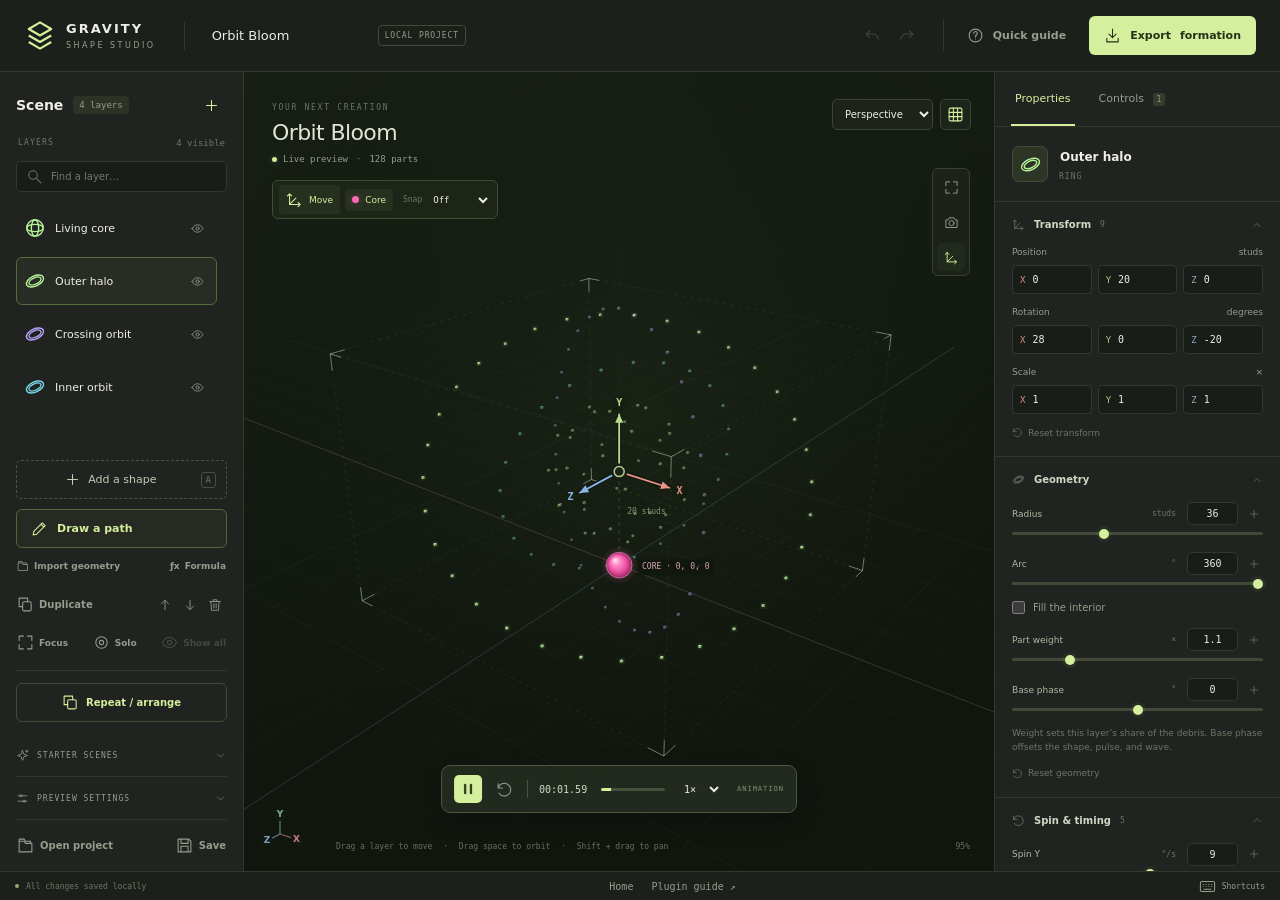
==== commit f1e7d315: "fixes" ====
--- a/docs/plugins/builder/index.html
+++ b/docs/plugins/builder/index.html
@@ -10,6 +10,8 @@
   <link rel="stylesheet" href="style.css">
   <link rel="stylesheet" href="editors/path-editor.css">
   <link rel="stylesheet" href="editors/source-editor.css">
+  <link rel="stylesheet" href="editors/surface-editor.css">
+  <link rel="stylesheet" href="editors/repeat-editor.css">
   <script type="module" src="app.mjs"></script>
 </head>
 <body>
@@ -29,13 +31,14 @@
       <div class="creation-actions"><button id="draw-path" class="secondary-button"><span data-icon="edit"></span>Draw a path</button><div><button id="import-geometry" class="quiet-button" title="Import SVG outlines or coordinates"><span data-icon="folder"></span>Import geometry</button><button id="formula-geometry" class="quiet-button" title="Generate a curve or surface with math">ƒx <span>Formula</span></button></div></div>
       <div class="layer-actions"><button id="duplicate" class="quiet-button" title="Duplicate selected layer (Ctrl+D)"><span data-icon="copy"></span>Duplicate</button><div><button id="move-up" class="icon-button" aria-label="Move layer up" title="Move layer up" data-icon="arrow-up"></button><button id="move-down" class="icon-button" aria-label="Move layer down" title="Move layer down" data-icon="arrow-down"></button><button id="delete-layer" class="icon-button" aria-label="Delete selected layer" title="Delete selected layer" data-icon="trash"></button></div></div>
       <div class="layer-utilities"><button id="focus-layer" class="quiet-button" title="Frame selected layer"><span data-icon="maximize"></span>Focus</button><button id="solo-layer" class="quiet-button" title="Show only the selected layer; click again to restore visibility" aria-pressed="false"><span data-icon="solo"></span>Solo</button><button id="show-all" class="quiet-button" title="Show every layer"><span data-icon="eye"></span>Show all</button></div>
+      <button id="repeat-layer" class="secondary-button repeat-layer-button" title="Create editable copies in a line or around an axis"><span data-icon="copy"></span>Repeat / arrange</button>
       <details class="sidebar-disclosure presets-section"><summary><span data-icon="sparkles"></span><span>STARTER SCENES</span><span class="disclosure-arrow" data-icon="chevron"></span></summary><p>Start with a spark. Make it yours.</p><div class="preset-grid" id="presets"></div><button id="new-project" class="text-button">Or start with an empty scene <span aria-hidden="true">↗</span></button></details>
-      <details class="sidebar-disclosure preview-settings"><summary><span data-icon="sliders"></span><span>PREVIEW SETTINGS</span><span class="disclosure-arrow" data-icon="chevron"></span></summary><label class="setting-row" for="part-count">Debris count<select id="part-count"><option value="128">128 parts</option><option value="256">256 parts</option><option value="640" selected>640 parts</option><option value="1024">1,024 parts</option><option value="2048">2,048 parts</option><option value="4096">4,096 parts</option><option value="8192">8,192 parts</option></select></label><label class="setting-row" for="point-size">Debris size<input id="point-size" type="range" min="0.25" max="10" step="0.05" value="3.4"></label><label class="setting-row" for="preview-time">Go to time (s)<input id="preview-time" type="number" min="-3600" max="3600" step="0.01" value="0"></label><div class="frame-controls"><button id="frame-back" class="quiet-button" title="Pause and go back one frame at 60 fps">−1 frame</button><button id="frame-forward" class="quiet-button" title="Pause and advance one frame at 60 fps">+1 frame</button></div><p class="micro-copy">In game, your formation uses the parts available around you. Colors and this clock are for preview.</p></details>
+      <details class="sidebar-disclosure preview-settings"><summary><span data-icon="sliders"></span><span>PREVIEW SETTINGS</span><span class="disclosure-arrow" data-icon="chevron"></span></summary><label class="setting-row" for="part-count">Debris count<select id="part-count"><option value="128" selected>128 parts</option><option value="256">256 parts</option><option value="640">640 parts</option><option value="1024">1,024 parts</option><option value="2048">2,048 parts</option><option value="4096">4,096 parts</option><option value="8192">8,192 parts</option></select></label><label class="setting-row" for="point-size">Debris size<input id="point-size" type="range" min="0.25" max="10" step="0.05" value="3.4"></label><label class="setting-row" for="preview-time">Go to time (s)<input id="preview-time" type="number" min="-3600" max="3600" step="0.01" value="0"></label><div class="frame-controls"><button id="frame-back" class="quiet-button" title="Pause and go back one frame at 60 fps">−1 frame</button><button id="frame-forward" class="quiet-button" title="Pause and advance one frame at 60 fps">+1 frame</button></div><p class="micro-copy">New scenes start with 128 parts. In game, your formation uses the parts available around you. Colors and this clock are for preview.</p></details>
       <div class="project-files"><button id="import-project" class="quiet-button"><span data-icon="folder"></span>Open project</button><button id="save-project" class="quiet-button"><span data-icon="save"></span>Save</button><input type="file" id="project-file" accept=".json,.gravity,application/json" hidden></div>
     </aside>
     <section class="canvas-area" aria-label="Live 3D formation preview">
       <canvas id="viewport" tabindex="0" aria-label="Interactive 3D formation preview. Drag a layer to move it or use its X Y Z handles. Drag empty space to orbit, shift drag to pan, scroll to zoom. Press Escape to cancel a move."></canvas>
-      <div class="canvas-top"><div class="scene-caption"><span class="eyebrow">YOUR NEXT CREATION</span><h2 id="scene-name">Orbit Bloom</h2><p><span class="live-dot"></span><span id="preview-status">Live preview</span><span class="caption-dot">·</span><span id="point-count">640 parts</span></p></div><div class="view-options"><label class="sr-only" for="camera-view">Camera view</label><select id="camera-view"><option value="perspective">Perspective</option><option value="front">Front</option><option value="top">Top</option><option value="right">Right</option></select><button id="toggle-grid" class="icon-button active" aria-label="Toggle grid" title="Toggle grid" aria-pressed="true" data-icon="grid"></button></div></div>
+      <div class="canvas-top"><div class="scene-caption"><span class="eyebrow">YOUR NEXT CREATION</span><h2 id="scene-name">Orbit Bloom</h2><p><span class="live-dot"></span><span id="preview-status">Live preview</span><span class="caption-dot">·</span><span id="point-count">128 parts</span></p></div><div class="view-options"><label class="sr-only" for="camera-view">Camera view</label><select id="camera-view"><option value="perspective">Perspective</option><option value="front">Front</option><option value="top">Top</option><option value="right">Right</option></select><button id="toggle-grid" class="icon-button active" aria-label="Toggle grid" title="Toggle grid" aria-pressed="true" data-icon="grid"></button></div></div>
       <div class="canvas-tools"><button id="fit-view" class="icon-button" title="Fit formation (F)" aria-label="Fit formation in view" data-icon="maximize"></button><button id="screenshot" class="icon-button" title="Download preview image" aria-label="Download preview image" data-icon="camera"></button><button id="toggle-axes" class="icon-button active" title="Toggle axes" aria-label="Toggle axes" aria-pressed="true" data-icon="axes"></button></div>
       <div class="manipulation-tools" role="toolbar" aria-label="Positioning tools"><button id="toggle-move" class="tool-toggle active" aria-pressed="true" title="Drag layers to move them; disable to orbit from anywhere"><span data-icon="axes"></span>Move</button><button id="toggle-core" class="tool-toggle active" aria-pressed="true" title="Show the 5-stud Gravity core at the origin"><span class="core-dot"></span>Core</button><label for="snap-size">Snap</label><select id="snap-size" aria-label="Position snapping"><option value="0">Off</option><option value="0.1">0.1 stud</option><option value="0.5">0.5 stud</option><option value="1">1 stud</option><option value="5">5 studs</option></select></div>
       <div id="drag-readout" class="drag-readout" role="status" hidden></div>
@@ -54,7 +57,17 @@
   <dialog id="shape-dialog" class="modal shape-modal"><div class="modal-heading"><div><span class="eyebrow">BUILD IT YOUR WAY</span><h2>Start with your own lines.</h2></div><button class="icon-button" data-close aria-label="Close shape library" data-icon="close"></button></div><p class="modal-intro">Draw a custom outline, bring in your own geometry, or combine simple shapes. Every layer can move, overlap and take on its own form.</p><div id="custom-shape-library" class="custom-shape-library"><button data-create="path"><span data-icon="edit"></span><strong>Draw a path</strong><small>Vertices, curves &amp; freehand</small></button><button data-create="svg"><span data-icon="folder"></span><strong>Import SVG</strong><small>Your outlines, as layers</small></button><button data-create="coordinates"><span data-icon="axes"></span><strong>Coordinates</strong><small>3D paths &amp; point clouds</small></button><button data-create="formula"><span class="formula-icon">ƒx</span><strong>Math formulas</strong><small>Generate curves &amp; surfaces</small></button></div><p class="library-label">OR START WITH A SIMPLE SHAPE</p><div id="shape-library" class="shape-library"></div></dialog>
   <dialog id="control-dialog" class="modal control-modal"><form id="control-form"><div class="modal-heading"><div><span class="eyebrow">MAKE IT INTERACTIVE</span><h2 id="control-dialog-title">Add a control</h2></div><button type="button" class="icon-button" data-close aria-label="Close control editor" data-icon="close"></button></div><p class="modal-intro">Sliders, switches, and actions that work here and in your exported plugin.</p><div class="form-columns"><label class="form-label">Control type<select id="control-type"><option value="slider">Slider</option><option value="toggle">Toggle switch</option><option value="button">Action button</option></select></label><label class="form-label">Layer<select id="control-layer" required></select></label></div><label class="form-label">Control name<input id="control-name" required maxlength="48" placeholder="e.g. Orbit radius"></label><label id="control-property-label" class="form-label">Property<select id="control-property" required></select></label><label id="control-action-label" class="form-label" hidden>Action<select id="control-action"><option value="restart">Restart layer animation</option><option value="reverse">Reverse layer animation</option><option value="reset">Reset layer controls</option></select></label><div id="control-number-fields" class="form-columns thirds"><label class="form-label">Minimum<input type="number" step="any" id="control-min" required></label><label class="form-label">Maximum<input type="number" step="any" id="control-max" required></label><label class="form-label">Default<input type="number" step="any" id="control-default" required></label></div><label id="control-toggle-label" class="checkbox-row" hidden><input id="control-toggle-default" type="checkbox">Start switched on</label><p id="control-action-note" class="micro-copy" hidden>Actions run once per click. They are exported as real Project Gravity buttons.</p><p class="form-error" id="control-error" role="alert"></p><div class="modal-actions"><button type="button" class="secondary-button" data-close>Cancel</button><button class="primary-button" type="submit">Save control<span data-icon="check"></span></button></div></form></dialog>
   <dialog id="export-dialog" class="modal export-modal"><div class="modal-heading"><div><span class="eyebrow">FROM AN IDEA TO IN GAME</span><h2>Take your formation with you.</h2></div><button class="icon-button" data-close aria-label="Close export" data-icon="close"></button></div><div class="export-summary"><span data-icon="cube"></span><span id="export-summary"></span><span class="file-badge">.LUA</span></div><label class="sr-only" for="export-code">Generated Lua plugin</label><textarea id="export-code" readonly spellcheck="false"></textarea><div class="export-instructions"><span class="step-number">1</span><p>Save the <strong>.lua</strong> file to your executor’s <code>GravityShapes</code> folder.</p><span class="step-number">2</span><p>Restart Project Gravity, then choose your formation by its filename.</p></div><p class="micro-copy">This preview shows target positions. In-game movement depends on available debris and physics settings. Save a project file to edit your layers later.</p><div class="modal-actions"><button id="copy-lua" class="secondary-button"><span data-icon="copy"></span>Copy Lua</button><button id="download-lua" class="primary-button"><span data-icon="download"></span>Download plugin</button></div></dialog>
-  <dialog id="help-dialog" class="modal help-modal"><div class="modal-heading"><div><span class="eyebrow">A SMALL GUIDE TO BIG IDEAS</span><h2>Meet your shape studio.</h2></div><button class="icon-button" data-close aria-label="Close quick guide" data-icon="close"></button></div><div class="help-steps"><div><span class="step-number">1</span><h3>Draw your own shape</h3><p>Use Draw a path to place vertices or sketch freehand. Keep it open, close an outline, or smooth the curves. Edit points in XY, XZ or YZ, or enter exact coordinates, then choose Apply path.</p></div><div><span class="step-number">2</span><h3>Build in layers</h3><p>Import SVG outlines or XYZ coordinates, generate curves and surfaces with formulas, or start with a polygon. Combine layers, mirror them, and add spin, orbit, pulse or waves.</p></div><div><span class="step-number">3</span><h3>Make it interactive</h3><p>Use the + beside a property for a slider, or add switches and action buttons in Controls. Save an editable JSON project, then export your Lua plugin for the game.</p></div></div><div class="shortcut-grid"><span>Orbit / pan</span><span>Drag / Shift + drag</span><span>Play / pause</span><kbd>Space</kbd><span>Add a shape / fit view</span><span><kbd>A</kbd> / <kbd>F</kbd></span><span>Undo / redo</span><span><kbd>Ctrl Z</kbd> / <kbd>Ctrl Shift Z</kbd></span><span>Duplicate / delete layer</span><span><kbd>Ctrl D</kbd> / <kbd>Delete</kbd></span><span>Save project</span><kbd>Ctrl S</kbd></div><p class="micro-copy">Projects autosave when browser storage has room. Save a JSON project for a portable backup, especially with detailed geometry. Preview colors and debris size do not recolor or resize Roblox parts.</p><a class="text-button guide-link" href="../" target="_blank" rel="noopener">Read the plugin guide <span aria-hidden="true">↗</span></a></dialog>
+  <dialog id="help-dialog" class="modal help-modal">
+    <div class="modal-heading"><div><span class="eyebrow">A SMALL GUIDE TO BIG IDEAS</span><h2>Meet your shape studio.</h2></div><button class="icon-button" data-close aria-label="Close quick guide" data-icon="close"></button></div>
+    <div class="help-steps">
+      <div><span class="step-number">1</span><h3>Draw and reshape</h3><p>Draw a path or sketch freehand. Edit points in XY, XZ or YZ. Use Select or Shift-click for groups of vertices, then move, rotate, scale or flatten the selection. Choose Apply path to keep your edits.</p></div>
+      <div><span class="step-number">2</span><h3>Build on your ideas</h3><p>Import SVG or coordinates, generate geometry with formulas, or start with a polygon. Make a surface extrudes or revolves a path. Repeat / arrange creates editable copies in a line or around an axis.</p></div>
+      <div><span class="step-number">3</span><h3>Bring it to life</h3><p>Add spin, orbit, pulse or waves. Use Controls for sliders, switches and action buttons. Save an editable JSON project, then export your Lua plugin for the game.</p></div>
+    </div>
+    <div class="shortcut-grid"><span>Orbit / pan</span><span>Drag / Shift + drag</span><span>Play / pause</span><kbd>Space</kbd><span>Add a shape / fit view</span><span><kbd>A</kbd> / <kbd>F</kbd></span><span>Undo / redo</span><span><kbd>Ctrl Z</kbd> / <kbd>Ctrl Shift Z</kbd></span><span>Duplicate / delete layer</span><span><kbd>Ctrl D</kbd> / <kbd>Delete</kbd></span><span>Save project</span><kbd>Ctrl S</kbd></div>
+    <p class="micro-copy">New scenes start with 128 debris parts; adjust the count in Preview settings. Projects autosave when browser storage has room. Save JSON for a portable backup. Preview colors and debris size do not recolor or resize Roblox parts.</p>
+    <a class="text-button guide-link" href="../" target="_blank" rel="noopener">Read the plugin guide <span aria-hidden="true">↗</span></a>
+  </dialog>
   <div id="toast" class="toast" role="status" aria-live="polite"></div>
   <noscript><div class="noscript">Enable JavaScript to use Shape Studio. <a href="../">The plugin guide</a> is also available.</div></noscript>
 </body>
--- a/docs/plugins/builder/style.css
+++ b/docs/plugins/builder/style.css
@@ -15,6 +15,7 @@
 @media(prefers-reduced-motion:reduce){*{transition:none!important}}
 
 .site-navigation{display:flex;align-items:center;gap:18px;font-size:10px}
+.repeat-layer-button{width:100%;font-size:10px;margin:12px 0;padding:10px 5px;gap:7px;color:var(--accent)}
 .site-navigation a{text-decoration:none;padding:6px 0;color:var(--muted)}
 .site-navigation a:hover{color:var(--accent)}
 @media(max-width:740px){.statusbar{height:auto;min-height:40px;flex-wrap:wrap;gap:4px 14px;padding-block:6px}.site-navigation{gap:14px;font-size:9px}}
--- a/docs/plugins/builder/editors/path-editor.css
+++ b/docs/plugins/builder/editors/path-editor.css
@@ -25,17 +25,18 @@
 .path-editor-zoom{display:flex;gap:4px;margin-left:auto}
 .path-editor-zoom button{min-width:34px;padding:6px 9px}
 .path-editor-instructions{margin:0;padding:0 23px 15px;color:#b7c2ac;font-size:11px;line-height:1.6;min-height:32px;flex-shrink:0}
-.path-editor-body{display:grid;grid-template-columns:minmax(0,1fr) 263px;min-height:250px;overflow:auto;border-top:1px solid #384231;border-bottom:1px solid #384231}
+.path-editor-body{display:grid;grid-template-columns:minmax(0,1fr) 263px;min-height:250px;overflow:hidden;border-top:1px solid #384231;border-bottom:1px solid #384231}
 .path-editor-canvas-wrap{position:relative;min-width:0;min-height:440px;background:#141814;overflow:hidden}
 .path-editor canvas{position:absolute;inset:0;display:block;width:100%;height:100%;min-height:440px;touch-action:none;outline-offset:-3px!important}
 .path-editor canvas[data-mode=draw],.path-editor canvas[data-mode=freehand]{cursor:crosshair}
 .path-editor canvas[data-mode=edit]{cursor:default}
+.path-editor canvas[data-mode=select]{cursor:crosshair}
 .path-editor canvas[data-mode=pan]{cursor:grab}
 .path-editor canvas[data-mode=pan]:active{cursor:grabbing}
 .path-editor-axes,.path-editor-readout{position:absolute;pointer-events:none;color:#94a783;font:9px ui-monospace,SFMono-Regular,Consolas,monospace;background:#141814cc;border-radius:3px;padding:5px 7px}
 .path-editor-axes{top:11px;left:11px;letter-spacing:1px}
 .path-editor-readout{bottom:11px;left:11px}
-.path-editor-properties{padding:20px 17px;border-left:1px solid #384231;display:flex;flex-direction:column;gap:17px;background:#20271c}
+.path-editor-properties{padding:20px 17px;border-left:1px solid #384231;display:flex;flex-direction:column;gap:17px;background:#20271c;min-height:0;overflow:auto}
 .path-editor h3{font-size:11px;font-weight:600;margin:0}
 .path-editor-property-heading{display:flex;align-items:center;justify-content:space-between;gap:8px}
 .path-editor-property-heading output{font:9px ui-monospace,SFMono-Regular,Consolas,monospace;color:#a8ba97}
@@ -55,6 +56,21 @@
 .path-editor-coordinates input{width:100%;padding:7px 5px}
 .path-editor-node-actions{display:grid;grid-template-columns:1fr 1fr;gap:6px;margin-top:-4px}
 .path-editor-node-actions button{font-size:10px;padding:7px 6px}
+.path-editor-selection{display:grid;gap:10px;padding-top:16px;border-top:1px solid #3a4531}
+.path-editor-selection-actions{display:flex;gap:6px}
+.path-editor-selection-actions button{flex:1;font-size:10px;min-height:31px}
+.path-editor-transforms{border-top:1px solid #3a4531;padding-top:15px}
+.path-editor-transforms summary{cursor:pointer;font-size:11px;font-weight:600;min-height:26px;color:#d3dfc7}
+.path-editor-transforms summary:focus-visible{outline:2px solid #d4ef9d;outline-offset:2px}
+.path-editor-transforms[open] summary{margin-bottom:8px}
+.path-editor-transforms>button{width:100%;font-size:10px;margin-top:11px}
+.path-editor-center{display:block;color:#b0c49b;font:9px ui-monospace,SFMono-Regular,Consolas,monospace;line-height:1.8;margin:9px 0}
+.path-editor-transform-row{display:grid;grid-template-columns:repeat(3,minmax(0,1fr));gap:7px;padding:0;border:0;margin:11px 0 0;min-width:0}
+.path-editor-transform-row legend{font-size:10px;color:#c6d3bc;margin-bottom:8px;padding:0}
+.path-editor-transform-row label,.path-editor-flatten label{display:flex;flex-direction:column;gap:6px;font-size:9px;color:#a3b392;min-width:0}
+.path-editor-transform-row input{width:100%;padding:7px 5px}
+.path-editor-flatten{display:grid;grid-template-columns:60px minmax(0,1fr);gap:9px;margin-top:19px;padding-top:15px;border-top:1px solid #3a4531}
+.path-editor-flatten input,.path-editor-flatten select{width:100%}
 .path-editor-note{color:#91a082;font-size:10px;line-height:1.65;margin:0}
 .path-editor-note+.path-editor-note{color:#77896a;margin-top:-5px}
 .path-editor-footer{display:flex;align-items:center;gap:14px;padding:15px 20px;flex-wrap:wrap;flex-shrink:0}
@@ -66,3 +82,4 @@
 .path-editor button.path-editor-apply:hover:not(:disabled){background:#e2ffae;border-color:#e2ffae}
 @media(max-width:800px){.path-editor{width:calc(100vw - 24px);max-height:calc(100dvh - 24px)}.path-editor-toolbar{gap:10px}.path-editor-tools button{padding:6px 9px}.path-editor-body{grid-template-columns:minmax(0,1fr) 230px}.path-editor-properties{padding:17px 12px;gap:15px}.path-editor-canvas-wrap,.path-editor canvas{min-height:410px}.path-editor-status{order:3;flex-basis:100%}.path-editor-footer{gap:10px;padding:12px 16px}.path-editor-history button{padding:6px 7px}}
 @media(max-width:600px){.path-editor{width:calc(100vw - 16px);max-height:calc(100dvh - 16px);border-radius:9px}.path-editor-header{padding:16px 15px 13px}.path-editor-header h2{font-size:21px}.path-editor-toolbar{padding:0 14px 10px;gap:8px}.path-editor-tools{flex:1 0 100%;justify-content:space-between}.path-editor-tools button{min-height:38px;flex:1;font-size:12px}.path-editor-toolbar>.path-editor-inline{margin-right:auto}.path-editor-zoom{margin-left:0}.path-editor-instructions{padding:0 15px 12px;font-size:11px;min-height:44px}.path-editor-body{display:flex;flex-direction:column;min-height:160px;overscroll-behavior:contain}.path-editor-canvas-wrap{flex:0 0 auto;height:clamp(225px,37dvh,390px);min-height:225px}.path-editor canvas{height:100%;min-height:225px}.path-editor-properties{display:grid;grid-template-columns:1fr 1fr;gap:15px 14px;border-left:0;border-top:1px solid #384231;padding:17px 15px}.path-editor-property-heading,.path-editor-vertex-heading,.path-editor-coordinates,.path-editor-node-actions,.path-editor-note{grid-column:1/-1}.path-editor-checks{gap:13px}.path-editor-snap{padding-top:0;border-top:0;flex-direction:column;align-items:flex-start;justify-content:flex-start;gap:10px}.path-editor-snap input[type=number]{width:64px}.path-editor-depth{grid-column:1/-1;margin-top:0}.path-editor-depth input{width:100px}.path-editor-vertex-heading{padding-top:13px}.path-editor-vertex-nav input{width:65px}.path-editor-vertex-nav button{min-width:34px;min-height:34px}.path-editor-coordinates{gap:12px}.path-editor-coordinates input{min-height:38px;padding:7px 9px}.path-editor input[type=number]{font-size:14px}.path-editor-node-actions button{font-size:11px;min-height:36px}.path-editor-note{font-size:11px}.path-editor-note+.path-editor-note{font-size:10px}.path-editor-footer{padding:11px 13px;gap:10px}.path-editor-history{width:100%;gap:5px}.path-editor-history button{flex:1;font-size:10px;min-height:32px;padding:6px 7px}.path-editor-status{order:0;min-width:100px;flex:1;font-size:9px}.path-editor-final-actions{gap:5px}.path-editor-final-actions button{font-size:11px;min-height:36px;padding:8px 11px}.path-editor button.path-editor-apply{padding:8px 11px}}
+@media(max-width:600px){.path-editor-tools button{font-size:11px;padding:6px 7px;min-width:0}.path-editor-body{overflow:auto}.path-editor-properties{overflow:visible;flex-shrink:0}.path-editor-selection,.path-editor-transforms{grid-column:1/-1}.path-editor-selection-actions button,.path-editor-transforms>button{min-height:38px;font-size:11px}.path-editor-transform-row{gap:12px}.path-editor-transform-row input{min-height:38px;padding:7px 9px}.path-editor-transforms summary{min-height:32px;font-size:12px}}
--- a/docs/plugins/builder/editors/surface-editor.css
+++ b/docs/plugins/builder/editors/surface-editor.css
@@ -0,0 +1,11 @@
+.surface-editor{width:min(980px,calc(100vw - 28px));max-width:980px}
+.surface-layout{display:grid;grid-template-columns:minmax(0,1fr) minmax(0,1fr);gap:28px;align-items:start;margin-top:24px}
+.surface-inputs .form-label{margin:0 0 15px;font-size:11px}
+.surface-inputs .micro-copy{line-height:1.7;margin:12px 0}
+.surface-triple{display:grid;grid-template-columns:repeat(3,minmax(0,1fr));gap:12px}
+.surface-density{margin-top:20px}
+.surface-preview{position:sticky;top:0;display:flex;flex-direction:column;gap:12px;min-width:0;padding:12px;border:1px solid var(--line);border-radius:8px;background:#171d14}
+.surface-preview canvas{display:block;width:100%;height:320px;border-radius:4px;touch-action:none}
+.surface-preview p{font:10px/1.7 var(--mono);color:var(--muted);min-height:34px}
+.surface-editor .form-error{margin-top:16px}
+@media(max-width:650px){.surface-layout{grid-template-columns:1fr;gap:20px}.surface-preview{position:static}.surface-preview canvas{height:210px}.surface-editor{padding:22px}.surface-triple{gap:8px}.surface-inputs .form-columns{gap:12px}}
--- a/docs/plugins/builder/editors/repeat-editor.css
+++ b/docs/plugins/builder/editors/repeat-editor.css
@@ -0,0 +1,18 @@
+.repeat-editor{width:min(960px,calc(100vw - 28px));max-width:960px}
+.repeat-layout{display:grid;grid-template-columns:minmax(0,1fr) minmax(0,1fr);gap:28px;align-items:start;margin-top:22px}
+.repeat-inputs{min-width:0}
+.repeat-inputs .form-label{margin:0 0 15px;font-size:11px}
+.repeat-inputs .micro-copy{line-height:1.8;margin:10px 0 18px}
+.repeat-vector{display:grid;grid-template-columns:repeat(3,minmax(0,1fr));gap:10px;border:0;padding:0;margin:0 0 17px;min-width:0}
+.repeat-vector legend{font-size:11px;color:var(--text);margin-bottom:9px}
+.repeat-vector label{display:flex;flex-direction:column;gap:6px;min-width:0;font:10px var(--mono);color:var(--muted)}
+.repeat-vector input{width:100%;min-width:0}
+.repeat-inputs .checkbox-row{margin:14px 0}
+.repeat-controls-note{border-top:1px solid var(--line);padding-top:15px}
+.repeat-preview-panel{display:flex;flex-direction:column;gap:12px;min-width:0;padding:12px;border:1px solid var(--line);border-radius:8px;background:#171d14}
+.repeat-preview-panel canvas{display:block;width:100%;height:300px;border-radius:4px;touch-action:none}
+.repeat-preview-panel p{font:10px/1.7 var(--mono);color:var(--muted)}
+.repeat-preview-panel #repeat-summary{min-height:34px;color:var(--accent)}
+.repeat-editor .form-error{margin-top:16px}
+.repeat-editor [hidden]{display:none!important}
+@media(max-width:650px){.repeat-editor{padding:22px}.repeat-layout{grid-template-columns:1fr;gap:18px}.repeat-preview-panel canvas{height:220px}.repeat-inputs .form-columns{gap:12px}.repeat-vector{gap:8px}}
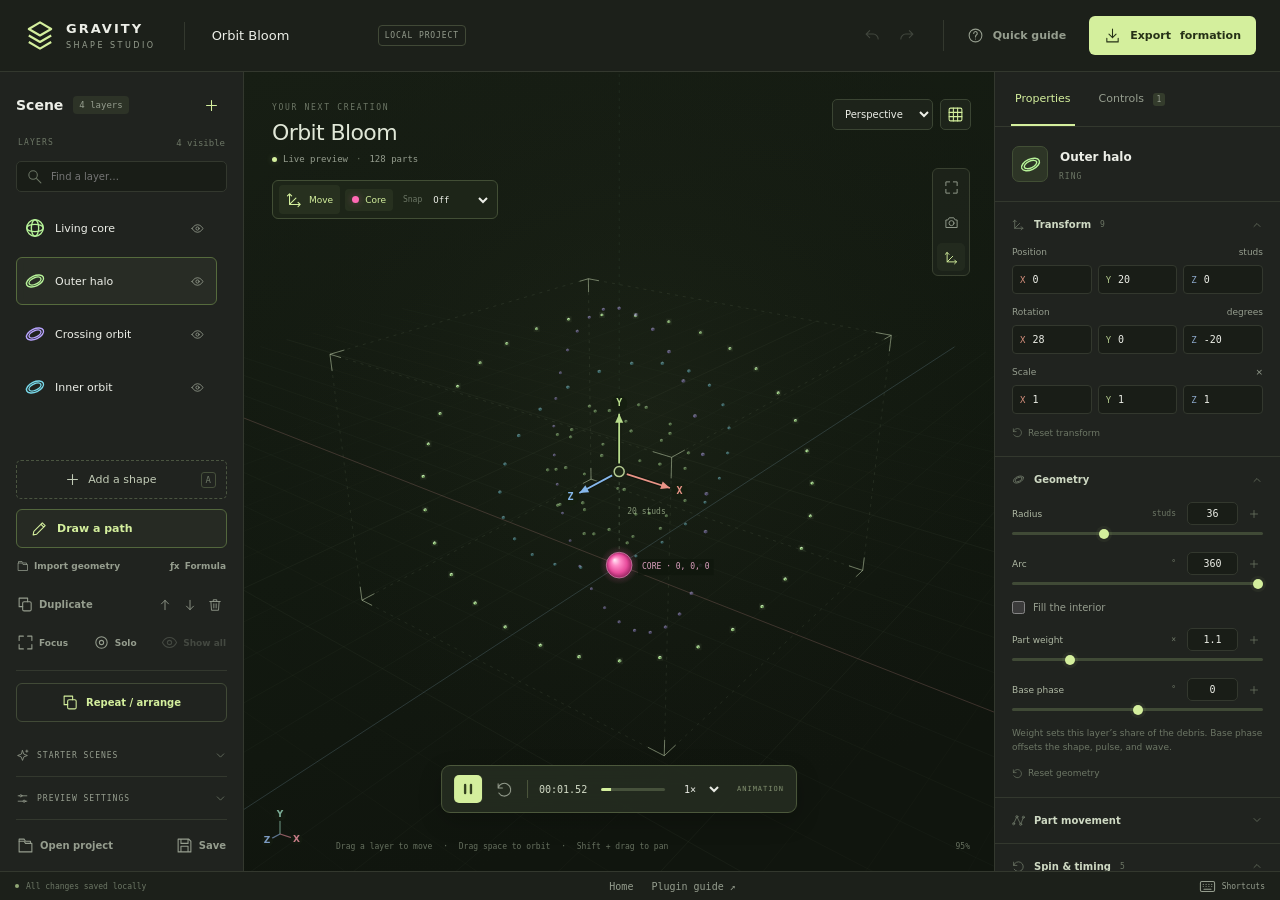
==== commit cfec8e8d: "+ (2) fixes" ====
--- a/docs/plugins/builder/index.html
+++ b/docs/plugins/builder/index.html
@@ -43,6 +43,7 @@
       <div class="manipulation-tools" role="toolbar" aria-label="Positioning tools"><button id="toggle-move" class="tool-toggle active" aria-pressed="true" title="Drag layers to move them; disable to orbit from anywhere"><span data-icon="axes"></span>Move</button><button id="toggle-core" class="tool-toggle active" aria-pressed="true" title="Show the 5-stud Gravity core at the origin"><span class="core-dot"></span>Core</button><label for="snap-size">Snap</label><select id="snap-size" aria-label="Position snapping"><option value="0">Off</option><option value="0.1">0.1 stud</option><option value="0.5">0.5 stud</option><option value="1">1 stud</option><option value="5">5 studs</option></select></div>
       <div id="drag-readout" class="drag-readout" role="status" hidden></div>
       <div id="empty-scene" class="empty-scene" hidden><div class="empty-orbit" data-icon="orbit"></div><h2>It starts with a shape.</h2><p>A ring, a sphere, or something entirely your own.<br>Add your first layer and see where it goes.</p><button id="empty-add" class="primary-button"><span data-icon="plus"></span>Add your first shape</button></div>
+      <div id="motion-hint" class="motion-hint" hidden><span id="motion-hint-text">Play is running. Add movement to animate these parts.</span><button id="configure-movement" class="secondary-button" type="button">Configure movement</button></div>
       <div class="playback-bar"><button id="play-pause" class="play-button" aria-label="Pause animation" title="Play or pause (Space)" data-icon="pause"></button><button id="restart" class="icon-button" aria-label="Restart animation" title="Restart animation" data-icon="restart"></button><span class="playback-divider"></span><span class="time-display" id="time-display">00:00.00</span><div class="timeline-track" aria-hidden="true"><span id="timeline-progress"></span></div><label class="sr-only" for="playback-speed">Playback speed</label><select id="playback-speed"><option value="-1">−1×</option><option value="0.25">0.25×</option><option value="0.5">0.5×</option><option value="1" selected>1×</option><option value="2">2×</option></select><span class="live-label">ANIMATION</span></div>
       <div class="canvas-bottom"><span>Drag a layer to move <span>·</span> Drag space to orbit <span>·</span> Shift + drag to pan</span><span id="zoom-value">100%</span></div>
     </section>
@@ -64,6 +65,7 @@
       <div><span class="step-number">2</span><h3>Build on your ideas</h3><p>Import SVG or coordinates, generate geometry with formulas, or start with a polygon. Make a surface extrudes or revolves a path. Repeat / arrange creates editable copies in a line or around an axis.</p></div>
       <div><span class="step-number">3</span><h3>Bring it to life</h3><p>Add spin, orbit, pulse or waves. Use Controls for sliders, switches and action buttons. Save an editable JSON project, then export your Lua plugin for the game.</p></div>
     </div>
+    <p class="motion-help">To move individual pieces, open <strong>Part movement</strong>: set <strong>Path flow speed</strong> on an outline, or give X, Y or Z a distance and choose a frequency. Stagger spreads the motion across pieces; axis phases create orbits. <strong>Track a part</strong> follows one piece so you can see it move. New custom shapes start still: Play advances time, and nonzero movement settings animate the parts. <strong>Time scale</strong> in Spin &amp; timing must also be nonzero.</p>
     <div class="shortcut-grid"><span>Orbit / pan</span><span>Drag / Shift + drag</span><span>Play / pause</span><kbd>Space</kbd><span>Add a shape / fit view</span><span><kbd>A</kbd> / <kbd>F</kbd></span><span>Undo / redo</span><span><kbd>Ctrl Z</kbd> / <kbd>Ctrl Shift Z</kbd></span><span>Duplicate / delete layer</span><span><kbd>Ctrl D</kbd> / <kbd>Delete</kbd></span><span>Save project</span><kbd>Ctrl S</kbd></div>
     <p class="micro-copy">New scenes start with 128 debris parts; adjust the count in Preview settings. Projects autosave when browser storage has room. Save JSON for a portable backup. Preview colors and debris size do not recolor or resize Roblox parts.</p>
     <a class="text-button guide-link" href="../" target="_blank" rel="noopener">Read the plugin guide <span aria-hidden="true">↗</span></a>
--- a/docs/plugins/builder/style.css
+++ b/docs/plugins/builder/style.css
@@ -65,6 +65,17 @@
 .section-reset svg{width:11px;height:11px}
 .property-group .controls-counter{color:var(--subtle);font:8px var(--mono);font-weight:400}
 .section-note.motion-note{margin:0 0 14px;font-size:9px}
+.part-tracker{margin-bottom:10px;max-width:100%;white-space:normal}
+.part-tracker[aria-pressed=true]{color:var(--accent);border-color:#7a9955}
+.part-axis-phases{margin-top:15px;border-top:1px solid var(--line-soft)}
+.part-axis-phases>summary{padding:12px 0;font-size:10px;color:var(--muted);cursor:pointer}
+.motion-hint{position:absolute;left:18px;right:18px;bottom:118px;display:flex;flex-wrap:wrap;align-items:center;justify-content:center;gap:10px;padding:12px;background:#20281bf2;border:1px solid #536442;border-radius:7px;box-shadow:0 8px 24px #0003;color:#c8d6bb;font-size:10px;line-height:1.6}
+.motion-hint>span{flex:1 1 190px;max-width:470px}
+.motion-hint>button{font-size:10px;white-space:normal}
+.motion-help{margin:0 0 22px;color:var(--muted);font-size:11px;line-height:1.8}
+.scene-caption{min-width:0;flex:1}
+.scene-caption h2{overflow:hidden;white-space:nowrap;text-overflow:ellipsis}
+@media(max-width:740px){.motion-hint{bottom:85px;left:14px;right:14px;gap:7px;padding:10px}.motion-hint>span{flex-basis:100%}.motion-hint>button{padding:7px 10px}.scene-caption p{flex-wrap:wrap;width:calc(100vw - 42px);max-width:none}.part-tracker{font-size:10px;padding:9px}}
 .control-binding-status{color:#d4c298;font-size:9px;line-height:1.5;margin-top:8px}
 .layer-type-select{margin-top:5px;width:100%;font-size:9px;padding:4px 6px}
 .manipulation-tools{position:absolute;top:108px;left:28px;display:flex;align-items:center;gap:5px;padding:4px 6px;background:#20281bcc;border:1px solid #424e35;border-radius:6px;backdrop-filter:blur(8px)}
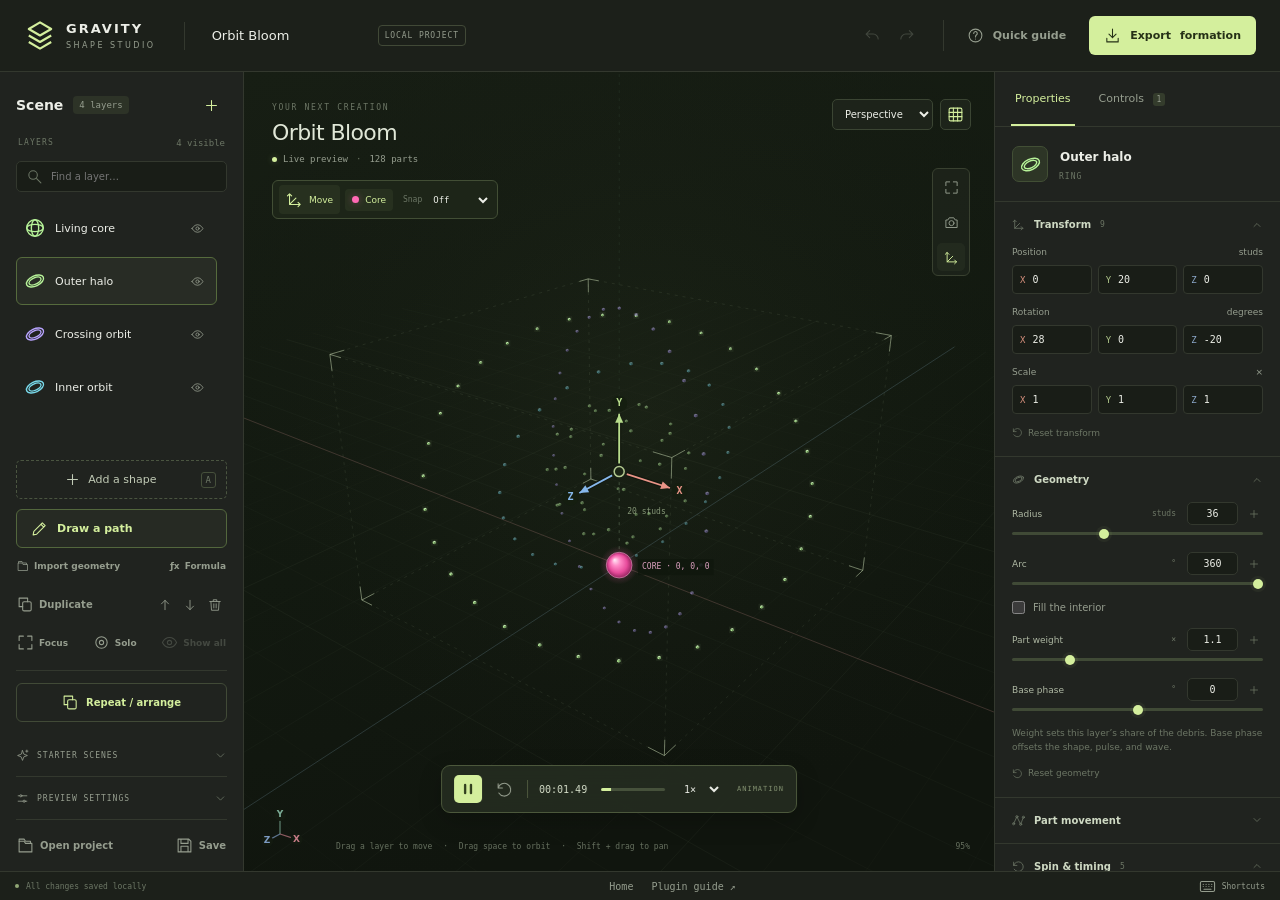
==== commit b27b0b67: "Add in-game custom Lua shape imports" ====
--- a/docs/plugins/builder/index.html
+++ b/docs/plugins/builder/index.html
@@ -57,7 +57,7 @@
   <footer class="statusbar"><span><span class="status-dot"></span><span id="save-status">All changes saved locally</span></span><nav class="site-navigation" aria-label="Site navigation"><a href="../../../">Home</a><a href="../">Plugin guide <span aria-hidden="true">↗</span></a></nav><button id="keyboard-help" class="text-button" aria-label="Quick guide and keyboard shortcuts"><span data-icon="keyboard"></span><span class="hide-small">Shortcuts</span></button></footer>
   <dialog id="shape-dialog" class="modal shape-modal"><div class="modal-heading"><div><span class="eyebrow">BUILD IT YOUR WAY</span><h2>Start with your own lines.</h2></div><button class="icon-button" data-close aria-label="Close shape library" data-icon="close"></button></div><p class="modal-intro">Draw a custom outline, bring in your own geometry, or combine simple shapes. Every layer can move, overlap and take on its own form.</p><div id="custom-shape-library" class="custom-shape-library"><button data-create="path"><span data-icon="edit"></span><strong>Draw a path</strong><small>Vertices, curves &amp; freehand</small></button><button data-create="svg"><span data-icon="folder"></span><strong>Import SVG</strong><small>Your outlines, as layers</small></button><button data-create="coordinates"><span data-icon="axes"></span><strong>Coordinates</strong><small>3D paths &amp; point clouds</small></button><button data-create="formula"><span class="formula-icon">ƒx</span><strong>Math formulas</strong><small>Generate curves &amp; surfaces</small></button></div><p class="library-label">OR START WITH A SIMPLE SHAPE</p><div id="shape-library" class="shape-library"></div></dialog>
   <dialog id="control-dialog" class="modal control-modal"><form id="control-form"><div class="modal-heading"><div><span class="eyebrow">MAKE IT INTERACTIVE</span><h2 id="control-dialog-title">Add a control</h2></div><button type="button" class="icon-button" data-close aria-label="Close control editor" data-icon="close"></button></div><p class="modal-intro">Sliders, switches, and actions that work here and in your exported plugin.</p><div class="form-columns"><label class="form-label">Control type<select id="control-type"><option value="slider">Slider</option><option value="toggle">Toggle switch</option><option value="button">Action button</option></select></label><label class="form-label">Layer<select id="control-layer" required></select></label></div><label class="form-label">Control name<input id="control-name" required maxlength="48" placeholder="e.g. Orbit radius"></label><label id="control-property-label" class="form-label">Property<select id="control-property" required></select></label><label id="control-action-label" class="form-label" hidden>Action<select id="control-action"><option value="restart">Restart layer animation</option><option value="reverse">Reverse layer animation</option><option value="reset">Reset layer controls</option></select></label><div id="control-number-fields" class="form-columns thirds"><label class="form-label">Minimum<input type="number" step="any" id="control-min" required></label><label class="form-label">Maximum<input type="number" step="any" id="control-max" required></label><label class="form-label">Default<input type="number" step="any" id="control-default" required></label></div><label id="control-toggle-label" class="checkbox-row" hidden><input id="control-toggle-default" type="checkbox">Start switched on</label><p id="control-action-note" class="micro-copy" hidden>Actions run once per click. They are exported as real Project Gravity buttons.</p><p class="form-error" id="control-error" role="alert"></p><div class="modal-actions"><button type="button" class="secondary-button" data-close>Cancel</button><button class="primary-button" type="submit">Save control<span data-icon="check"></span></button></div></form></dialog>
-  <dialog id="export-dialog" class="modal export-modal"><div class="modal-heading"><div><span class="eyebrow">FROM AN IDEA TO IN GAME</span><h2>Take your formation with you.</h2></div><button class="icon-button" data-close aria-label="Close export" data-icon="close"></button></div><div class="export-summary"><span data-icon="cube"></span><span id="export-summary"></span><span class="file-badge">.LUA</span></div><label class="sr-only" for="export-code">Generated Lua plugin</label><textarea id="export-code" readonly spellcheck="false"></textarea><div class="export-instructions"><span class="step-number">1</span><p>Save the <strong>.lua</strong> file to your executor’s <code>GravityShapes</code> folder.</p><span class="step-number">2</span><p>Restart Project Gravity, then choose your formation by its filename.</p></div><p class="micro-copy">This preview shows target positions. In-game movement depends on available debris and physics settings. Save a project file to edit your layers later.</p><div class="modal-actions"><button id="copy-lua" class="secondary-button"><span data-icon="copy"></span>Copy Lua</button><button id="download-lua" class="primary-button"><span data-icon="download"></span>Download plugin</button></div></dialog>
+  <dialog id="export-dialog" class="modal export-modal"><div class="modal-heading"><div><span class="eyebrow">FROM AN IDEA TO IN GAME</span><h2>Take your formation with you.</h2></div><button class="icon-button" data-close aria-label="Close export" data-icon="close"></button></div><div class="export-summary"><span data-icon="cube"></span><span id="export-summary"></span><span class="file-badge">.LUA</span></div><label class="sr-only" for="export-code">Generated Lua plugin</label><textarea id="export-code" readonly spellcheck="false"></textarea><div class="export-instructions"><span class="step-number">1</span><p>Choose <strong>Copy Lua</strong>. In game, open the shape selector and choose <strong>+ Custom shape</strong>.</p><span class="step-number">2</span><p>Enter a name, paste the full script, and click <strong>Add &amp; use</strong>. It saves for future sessions when local file storage is available.</p></div><p class="micro-copy">This preview shows target positions. In-game movement depends on available debris and physics settings. Save a project file to edit your layers later.</p><div class="modal-actions"><button id="copy-lua" class="secondary-button"><span data-icon="copy"></span>Copy Lua</button><button id="download-lua" class="primary-button"><span data-icon="download"></span>Download plugin</button></div></dialog>
   <dialog id="help-dialog" class="modal help-modal">
     <div class="modal-heading"><div><span class="eyebrow">A SMALL GUIDE TO BIG IDEAS</span><h2>Meet your shape studio.</h2></div><button class="icon-button" data-close aria-label="Close quick guide" data-icon="close"></button></div>
     <div class="help-steps">
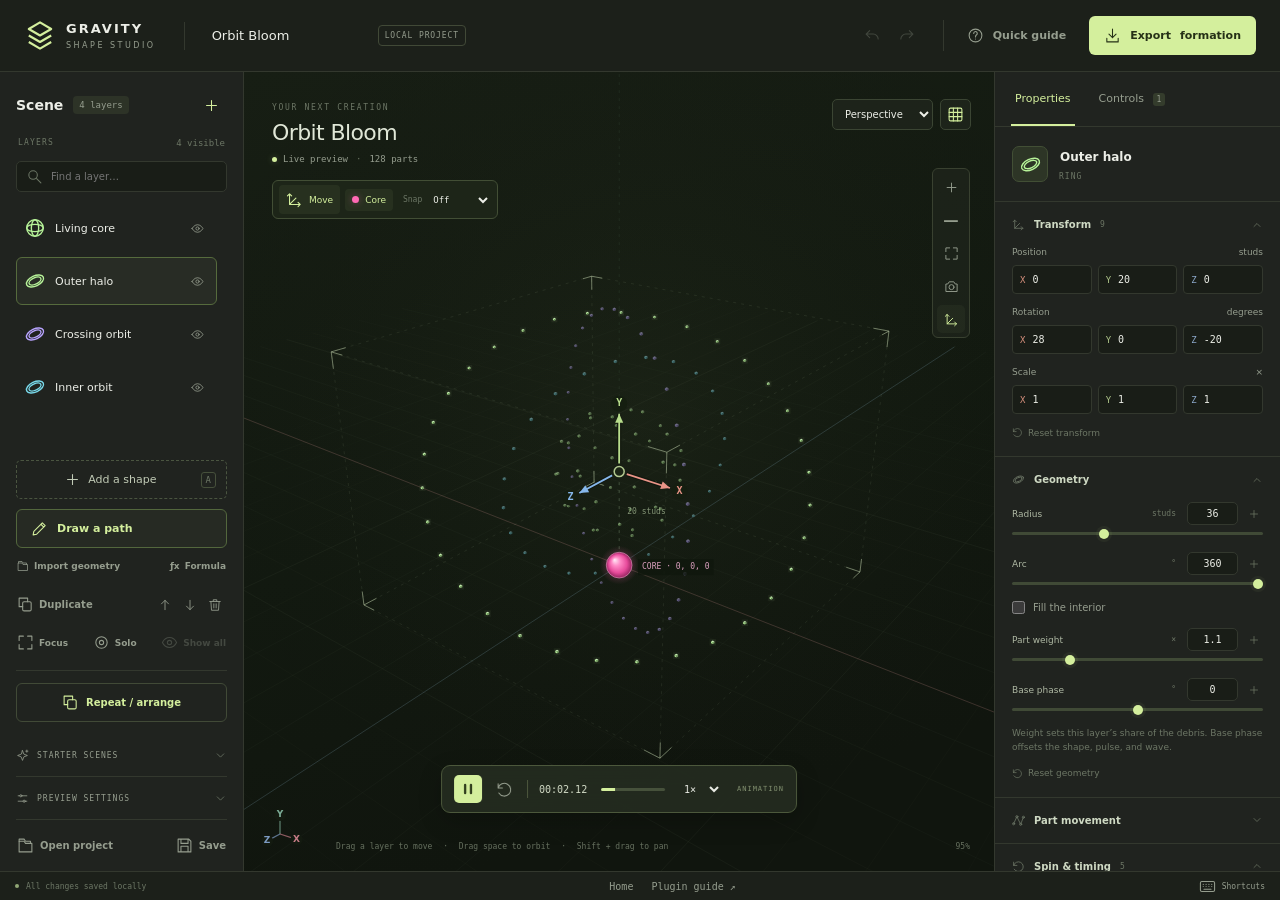
==== commit 8e488b62: "Improve mobile shape studio and Roblox custom shape workflow Rework mobile editing and touch gesture" ====
--- a/docs/plugins/builder/index.html
+++ b/docs/plugins/builder/index.html
@@ -2,7 +2,7 @@
 <html lang="en">
 <head>
   <meta charset="utf-8">
-  <meta name="viewport" content="width=device-width, initial-scale=1">
+  <meta name="viewport" content="width=device-width, initial-scale=1, viewport-fit=cover, interactive-widget=resizes-content">
   <meta name="theme-color" content="#171a18">
   <meta name="description" content="Build your own Project Gravity formations. Draw custom 3D paths, import outlines, generate geometry with formulas, animate layers, and export a Lua plugin.">
   <title>Shape Studio · Project Gravity</title>
@@ -12,6 +12,7 @@
   <link rel="stylesheet" href="editors/source-editor.css">
   <link rel="stylesheet" href="editors/surface-editor.css">
   <link rel="stylesheet" href="editors/repeat-editor.css">
+  <link rel="stylesheet" href="mobile.css">
   <script type="module" src="app.mjs"></script>
 </head>
 <body>
@@ -21,8 +22,8 @@
     <div class="project-heading"><span class="header-divider"></span><input id="project-name" aria-label="Project name" maxlength="64" value="Orbit Bloom"><span class="local-badge">LOCAL PROJECT</span></div>
     <div class="header-actions"><div class="history-actions"><button id="undo" class="icon-button" title="Undo (Ctrl+Z)" aria-label="Undo" data-icon="undo"></button><button id="redo" class="icon-button" title="Redo (Ctrl+Shift+Z)" aria-label="Redo" data-icon="redo"></button></div><button id="help" class="quiet-button"><span data-icon="help"></span><span class="hide-small">Quick guide</span></button><button id="export" class="primary-button"><span data-icon="download"></span>Export<span class="hide-small"> formation</span></button></div>
   </header>
-  <main class="workspace">
-    <aside class="left-panel panel" aria-label="Scene layers and shapes">
+  <main class="workspace" data-mobile-panel="scene">
+    <aside id="scene-panel" tabindex="-1" class="left-panel panel" aria-label="Scene layers and shapes">
       <div class="panel-heading"><h1>Scene</h1><span id="layer-count" class="count-badge">3 layers</span><button id="add-layer" class="icon-button accent-icon" aria-label="Add shape" title="Add shape" data-icon="plus"></button></div>
       <div class="left-section-label"><span>LAYERS</span><span id="visible-count">3 visible</span></div>
       <label class="layer-search"><span data-icon="search"></span><input id="layer-search" type="search" placeholder="Find a layer…" aria-label="Find a layer" autocomplete="off"></label>
@@ -39,7 +40,7 @@
     <section class="canvas-area" aria-label="Live 3D formation preview">
       <canvas id="viewport" tabindex="0" aria-label="Interactive 3D formation preview. Drag a layer to move it or use its X Y Z handles. Drag empty space to orbit, shift drag to pan, scroll to zoom. Press Escape to cancel a move."></canvas>
       <div class="canvas-top"><div class="scene-caption"><span class="eyebrow">YOUR NEXT CREATION</span><h2 id="scene-name">Orbit Bloom</h2><p><span class="live-dot"></span><span id="preview-status">Live preview</span><span class="caption-dot">·</span><span id="point-count">128 parts</span></p></div><div class="view-options"><label class="sr-only" for="camera-view">Camera view</label><select id="camera-view"><option value="perspective">Perspective</option><option value="front">Front</option><option value="top">Top</option><option value="right">Right</option></select><button id="toggle-grid" class="icon-button active" aria-label="Toggle grid" title="Toggle grid" aria-pressed="true" data-icon="grid"></button></div></div>
-      <div class="canvas-tools"><button id="fit-view" class="icon-button" title="Fit formation (F)" aria-label="Fit formation in view" data-icon="maximize"></button><button id="screenshot" class="icon-button" title="Download preview image" aria-label="Download preview image" data-icon="camera"></button><button id="toggle-axes" class="icon-button active" title="Toggle axes" aria-label="Toggle axes" aria-pressed="true" data-icon="axes"></button></div>
+      <div class="canvas-tools"><button id="zoom-in" class="icon-button" title="Zoom in" aria-label="Zoom in" data-icon="plus"></button><button id="zoom-out" class="icon-button" title="Zoom out" aria-label="Zoom out">&minus;</button><button id="fit-view" class="icon-button" title="Fit formation (F)" aria-label="Fit formation in view" data-icon="maximize"></button><button id="screenshot" class="icon-button" title="Download preview image" aria-label="Download preview image" data-icon="camera"></button><button id="toggle-axes" class="icon-button active" title="Toggle axes" aria-label="Toggle axes" aria-pressed="true" data-icon="axes"></button></div>
       <div class="manipulation-tools" role="toolbar" aria-label="Positioning tools"><button id="toggle-move" class="tool-toggle active" aria-pressed="true" title="Drag layers to move them; disable to orbit from anywhere"><span data-icon="axes"></span>Move</button><button id="toggle-core" class="tool-toggle active" aria-pressed="true" title="Show the 5-stud Gravity core at the origin"><span class="core-dot"></span>Core</button><label for="snap-size">Snap</label><select id="snap-size" aria-label="Position snapping"><option value="0">Off</option><option value="0.1">0.1 stud</option><option value="0.5">0.5 stud</option><option value="1">1 stud</option><option value="5">5 studs</option></select></div>
       <div id="drag-readout" class="drag-readout" role="status" hidden></div>
       <div id="empty-scene" class="empty-scene" hidden><div class="empty-orbit" data-icon="orbit"></div><h2>It starts with a shape.</h2><p>A ring, a sphere, or something entirely your own.<br>Add your first layer and see where it goes.</p><button id="empty-add" class="primary-button"><span data-icon="plus"></span>Add your first shape</button></div>
@@ -47,17 +48,23 @@
       <div class="playback-bar"><button id="play-pause" class="play-button" aria-label="Pause animation" title="Play or pause (Space)" data-icon="pause"></button><button id="restart" class="icon-button" aria-label="Restart animation" title="Restart animation" data-icon="restart"></button><span class="playback-divider"></span><span class="time-display" id="time-display">00:00.00</span><div class="timeline-track" aria-hidden="true"><span id="timeline-progress"></span></div><label class="sr-only" for="playback-speed">Playback speed</label><select id="playback-speed"><option value="-1">−1×</option><option value="0.25">0.25×</option><option value="0.5">0.5×</option><option value="1" selected>1×</option><option value="2">2×</option></select><span class="live-label">ANIMATION</span></div>
       <div class="canvas-bottom"><span>Drag a layer to move <span>·</span> Drag space to orbit <span>·</span> Shift + drag to pan</span><span id="zoom-value">100%</span></div>
     </section>
-    <aside class="right-panel panel" aria-label="Layer properties and in-game controls">
+    <aside id="inspector-panel" tabindex="-1" class="right-panel panel" aria-label="Layer properties and in-game controls">
       <div class="inspector-tabs" role="tablist" aria-label="Inspector"><button id="properties-tab" class="active" role="tab" aria-selected="true" aria-controls="properties-panel">Properties</button><button id="controls-tab" role="tab" aria-selected="false" aria-controls="controls-panel">Controls <span id="control-count">0</span></button></div>
       <div id="properties-panel" role="tabpanel" aria-labelledby="properties-tab"></div>
       <div id="controls-panel" role="tabpanel" aria-labelledby="controls-tab" hidden></div>
       <div class="inspector-footer"><span class="small-orbit" data-icon="orbit"></span><span>Big ideas. A few little pieces.</span></div>
     </aside>
+    <nav id="mobile-navigation" class="mobile-navigation" aria-label="Studio workspace">
+      <button type="button" data-panel="preview" aria-pressed="false" aria-controls="viewport"><span data-icon="maximize"></span>Preview</button>
+      <button type="button" data-panel="scene" aria-pressed="true" aria-controls="scene-panel"><span data-icon="cube"></span>Layers</button>
+      <button type="button" data-panel="properties" aria-pressed="false" aria-controls="properties-panel"><span data-icon="edit"></span>Edit</button>
+      <button type="button" data-panel="controls" aria-pressed="false" aria-controls="controls-panel"><span data-icon="sliders"></span>Controls</button>
+    </nav>
   </main>
   <footer class="statusbar"><span><span class="status-dot"></span><span id="save-status">All changes saved locally</span></span><nav class="site-navigation" aria-label="Site navigation"><a href="../../../">Home</a><a href="../">Plugin guide <span aria-hidden="true">↗</span></a></nav><button id="keyboard-help" class="text-button" aria-label="Quick guide and keyboard shortcuts"><span data-icon="keyboard"></span><span class="hide-small">Shortcuts</span></button></footer>
   <dialog id="shape-dialog" class="modal shape-modal"><div class="modal-heading"><div><span class="eyebrow">BUILD IT YOUR WAY</span><h2>Start with your own lines.</h2></div><button class="icon-button" data-close aria-label="Close shape library" data-icon="close"></button></div><p class="modal-intro">Draw a custom outline, bring in your own geometry, or combine simple shapes. Every layer can move, overlap and take on its own form.</p><div id="custom-shape-library" class="custom-shape-library"><button data-create="path"><span data-icon="edit"></span><strong>Draw a path</strong><small>Vertices, curves &amp; freehand</small></button><button data-create="svg"><span data-icon="folder"></span><strong>Import SVG</strong><small>Your outlines, as layers</small></button><button data-create="coordinates"><span data-icon="axes"></span><strong>Coordinates</strong><small>3D paths &amp; point clouds</small></button><button data-create="formula"><span class="formula-icon">ƒx</span><strong>Math formulas</strong><small>Generate curves &amp; surfaces</small></button></div><p class="library-label">OR START WITH A SIMPLE SHAPE</p><div id="shape-library" class="shape-library"></div></dialog>
-  <dialog id="control-dialog" class="modal control-modal"><form id="control-form"><div class="modal-heading"><div><span class="eyebrow">MAKE IT INTERACTIVE</span><h2 id="control-dialog-title">Add a control</h2></div><button type="button" class="icon-button" data-close aria-label="Close control editor" data-icon="close"></button></div><p class="modal-intro">Sliders, switches, and actions that work here and in your exported plugin.</p><div class="form-columns"><label class="form-label">Control type<select id="control-type"><option value="slider">Slider</option><option value="toggle">Toggle switch</option><option value="button">Action button</option></select></label><label class="form-label">Layer<select id="control-layer" required></select></label></div><label class="form-label">Control name<input id="control-name" required maxlength="48" placeholder="e.g. Orbit radius"></label><label id="control-property-label" class="form-label">Property<select id="control-property" required></select></label><label id="control-action-label" class="form-label" hidden>Action<select id="control-action"><option value="restart">Restart layer animation</option><option value="reverse">Reverse layer animation</option><option value="reset">Reset layer controls</option></select></label><div id="control-number-fields" class="form-columns thirds"><label class="form-label">Minimum<input type="number" step="any" id="control-min" required></label><label class="form-label">Maximum<input type="number" step="any" id="control-max" required></label><label class="form-label">Default<input type="number" step="any" id="control-default" required></label></div><label id="control-toggle-label" class="checkbox-row" hidden><input id="control-toggle-default" type="checkbox">Start switched on</label><p id="control-action-note" class="micro-copy" hidden>Actions run once per click. They are exported as real Project Gravity buttons.</p><p class="form-error" id="control-error" role="alert"></p><div class="modal-actions"><button type="button" class="secondary-button" data-close>Cancel</button><button class="primary-button" type="submit">Save control<span data-icon="check"></span></button></div></form></dialog>
-  <dialog id="export-dialog" class="modal export-modal"><div class="modal-heading"><div><span class="eyebrow">FROM AN IDEA TO IN GAME</span><h2>Take your formation with you.</h2></div><button class="icon-button" data-close aria-label="Close export" data-icon="close"></button></div><div class="export-summary"><span data-icon="cube"></span><span id="export-summary"></span><span class="file-badge">.LUA</span></div><label class="sr-only" for="export-code">Generated Lua plugin</label><textarea id="export-code" readonly spellcheck="false"></textarea><div class="export-instructions"><span class="step-number">1</span><p>Choose <strong>Copy Lua</strong>. In game, open the shape selector and choose <strong>+ Custom shape</strong>.</p><span class="step-number">2</span><p>Enter a name, paste the full script, and click <strong>Add &amp; use</strong>. It saves for future sessions when local file storage is available.</p></div><p class="micro-copy">This preview shows target positions. In-game movement depends on available debris and physics settings. Save a project file to edit your layers later.</p><div class="modal-actions"><button id="copy-lua" class="secondary-button"><span data-icon="copy"></span>Copy Lua</button><button id="download-lua" class="primary-button"><span data-icon="download"></span>Download plugin</button></div></dialog>
+  <dialog id="control-dialog" class="modal control-modal"><form id="control-form"><div class="modal-heading"><div><span class="eyebrow">MAKE IT INTERACTIVE</span><h2 id="control-dialog-title">Add a control</h2></div><button type="button" class="icon-button" data-close aria-label="Close control editor" data-icon="close"></button></div><p class="modal-intro">Sliders, switches, and actions that work here and in your exported plugin. Slider values support up to six decimal places.</p><div class="form-columns"><label class="form-label">Control type<select id="control-type"><option value="slider">Slider</option><option value="toggle">Toggle switch</option><option value="button">Action button</option></select></label><label class="form-label">Layer<select id="control-layer" required></select></label></div><label class="form-label">Control name<input id="control-name" required maxlength="48" placeholder="e.g. Orbit radius"></label><label id="control-property-label" class="form-label">Property<select id="control-property" required></select></label><label id="control-action-label" class="form-label" hidden>Action<select id="control-action"><option value="restart">Restart layer animation</option><option value="reverse">Reverse layer animation</option><option value="reset">Reset layer controls</option></select></label><div id="control-number-fields" class="form-columns thirds"><label class="form-label">Minimum<input type="number" step="any" id="control-min" required></label><label class="form-label">Maximum<input type="number" step="any" id="control-max" required></label><label class="form-label">Default<input type="number" step="any" id="control-default" required></label></div><label id="control-toggle-label" class="checkbox-row" hidden><input id="control-toggle-default" type="checkbox">Start switched on</label><p id="control-action-note" class="micro-copy" hidden>Actions run once per click. They are exported as real Project Gravity buttons.</p><p class="form-error" id="control-error" role="alert"></p><div class="modal-actions"><button type="button" class="secondary-button" data-close>Cancel</button><button class="primary-button" type="submit">Save control<span data-icon="check"></span></button></div></form></dialog>
+  <dialog id="export-dialog" class="modal export-modal"><div class="modal-heading"><div><span class="eyebrow">FROM AN IDEA TO IN GAME</span><h2>Take your formation with you.</h2></div><button class="icon-button" data-close aria-label="Close export" data-icon="close"></button></div><div class="export-summary"><span data-icon="cube"></span><span id="export-summary"></span><span class="file-badge">.LUA</span></div><details id="export-source" class="export-source"><summary>View generated Lua</summary><label class="sr-only" for="export-code">Generated Lua plugin</label><textarea id="export-code" readonly spellcheck="false"></textarea></details><div class="export-instructions"><span class="step-number">1</span><p>Choose <strong>Copy Lua</strong>. In game, open the shape selector and choose <strong>+ Custom shape</strong>.</p><span class="step-number">2</span><p>Paste the full script, give it a name, and choose <strong>Review shape</strong>, then <strong>Add &amp; use</strong>. It saves for future sessions when local file storage is available.</p></div><p class="micro-copy">Positions are measured in studs from the Gravity core, with Y up. Match the debris count and controls to compare targets in game. Physics, collisions and speed limits affect how closely real parts follow them. Save a project file to edit your layers later.</p><p id="export-copy-status" class="export-copy-status" role="status" aria-live="polite"></p><div class="modal-actions"><button id="copy-lua" class="primary-button"><span data-icon="copy"></span>Copy Lua</button><button id="download-lua" class="secondary-button"><span data-icon="download"></span>Download plugin</button></div></dialog>
   <dialog id="help-dialog" class="modal help-modal">
     <div class="modal-heading"><div><span class="eyebrow">A SMALL GUIDE TO BIG IDEAS</span><h2>Meet your shape studio.</h2></div><button class="icon-button" data-close aria-label="Close quick guide" data-icon="close"></button></div>
     <div class="help-steps">
@@ -65,7 +72,7 @@
       <div><span class="step-number">2</span><h3>Build on your ideas</h3><p>Import SVG or coordinates, generate geometry with formulas, or start with a polygon. Make a surface extrudes or revolves a path. Repeat / arrange creates editable copies in a line or around an axis.</p></div>
       <div><span class="step-number">3</span><h3>Bring it to life</h3><p>Add spin, orbit, pulse or waves. Use Controls for sliders, switches and action buttons. Save an editable JSON project, then export your Lua plugin for the game.</p></div>
     </div>
-    <p class="motion-help">To move individual pieces, open <strong>Part movement</strong>: set <strong>Path flow speed</strong> on an outline, or give X, Y or Z a distance and choose a frequency. Stagger spreads the motion across pieces; axis phases create orbits. <strong>Track a part</strong> follows one piece so you can see it move. New custom shapes start still: Play advances time, and nonzero movement settings animate the parts. <strong>Time scale</strong> in Spin &amp; timing must also be nonzero.</p>
+    <p class="motion-help touch-help">On a phone, switch between <strong>Preview, Layers, Edit, and Controls</strong> using the bottom bar. Drag with one finger to orbit; pinch with two fingers to zoom and pan. Turn on <strong>Move</strong> to position a layer. Tap a number to enter an exact value.</p><p class="motion-help">To move individual pieces, open <strong>Part movement</strong>: set <strong>Path flow speed</strong> on an outline, or give X, Y or Z a distance and choose a frequency. Stagger spreads the motion across pieces; axis phases create orbits. <strong>Track a part</strong> follows one piece so you can see it move. New custom shapes start still: Play advances time, and nonzero movement settings animate the parts. <strong>Time scale</strong> in Spin &amp; timing must also be nonzero.</p>
     <div class="shortcut-grid"><span>Orbit / pan</span><span>Drag / Shift + drag</span><span>Play / pause</span><kbd>Space</kbd><span>Add a shape / fit view</span><span><kbd>A</kbd> / <kbd>F</kbd></span><span>Undo / redo</span><span><kbd>Ctrl Z</kbd> / <kbd>Ctrl Shift Z</kbd></span><span>Duplicate / delete layer</span><span><kbd>Ctrl D</kbd> / <kbd>Delete</kbd></span><span>Save project</span><kbd>Ctrl S</kbd></div>
     <p class="micro-copy">New scenes start with 128 debris parts; adjust the count in Preview settings. Projects autosave when browser storage has room. Save JSON for a portable backup. Preview colors and debris size do not recolor or resize Roblox parts.</p>
     <a class="text-button guide-link" href="../" target="_blank" rel="noopener">Read the plugin guide <span aria-hidden="true">↗</span></a>
--- a/docs/plugins/builder/mobile.css
+++ b/docs/plugins/builder/mobile.css
@@ -0,0 +1,191 @@
+/* Shared touch ergonomics and the full-width mobile workspace. Loaded last. */
+.mobile-navigation,.layer-edit,.touch-help{display:none}
+.export-source{margin:18px 0;border:1px solid var(--line);border-radius:7px}
+.export-source>summary{padding:14px;cursor:pointer;color:var(--muted);font-size:12px}
+.export-source textarea{border-radius:0 0 7px 7px}
+.export-copy-status{font-size:12px;line-height:1.6;color:var(--accent);margin-top:16px}
+.canvas-tools{gap:5px}
+#zoom-out{font-size:22px}
+@media(pointer:coarse),(max-width:1024px){
+  button,a,summary{touch-action:manipulation}
+  button:not(.color-swatch),select,input:not([type=checkbox]):not([type=color]):not([type=range]),summary{min-height:44px}
+  .icon-button,.layer-row .icon-button,.history-actions .icon-button{width:44px;height:44px;min-width:44px}
+  input:not([type=range]):not([type=checkbox]):not([type=color]),select,textarea,
+  .path-editor input[type=number],.source-inputs input[id^=source-formula-]{font-size:16px}
+  input[type=range]{height:44px;background:transparent;touch-action:pan-y}
+  input[type=range]::-webkit-slider-runnable-track{height:4px;background:#4b5940;border-radius:3px}
+  input[type=range]::-webkit-slider-thumb{width:24px;height:24px;margin-top:-10px;box-shadow:0 0 0 5px #d4ef9d12}
+  input[type=range]::-moz-range-track{height:4px;background:#4b5940;border-radius:3px}
+  input[type=range]::-moz-range-thumb{width:24px;height:24px}
+  input[type=checkbox]{width:22px;height:22px;flex-shrink:0}
+  .checkbox-row,.fill-toggle{min-height:44px}
+  .expose-button,.transform-expose{min-width:44px;min-height:44px;opacity:1}
+  .color-swatch,input[type=color]{width:44px;height:44px;min-width:44px}
+  .touch-help{display:block}
+  .path-editor button.path-editor-close{width:44px;height:44px;min-height:44px}
+  .path-editor button,.path-editor-tools button,.path-editor-vertex-nav button,.path-editor-selection-actions button,.path-editor-history button{min-height:44px}
+}
+@media(max-width:1024px){
+  :root{--mobile-nav-height:60px;--muted:#acbaa1;--subtle:#99aa8d}
+  html{height:100%;overflow:hidden}
+  body{height:var(--app-height,100dvh);display:grid;grid-template-rows:64px minmax(0,1fr) 40px;overflow:hidden;padding:env(safe-area-inset-top) env(safe-area-inset-right) env(safe-area-inset-bottom) env(safe-area-inset-left)}
+  .topbar{height:auto;min-height:0;padding:0 12px;gap:10px}
+  .brand{gap:0;font-size:10px;letter-spacing:1px}
+  .brand>span:last-child,.brand-sub,.header-divider,.local-badge,.hide-small{display:none}
+  .brand-mark{width:30px}.brand-mark svg{width:28px}
+  .project-heading{flex:1;margin:0;min-width:0}
+  #project-name{width:100%;font-size:16px;min-width:0;padding:8px 4px}
+  .header-actions{gap:5px;margin:0}
+  .history-actions{gap:0;border:0;padding:0}
+  .header-actions .primary-button{font-size:12px;padding:9px 12px;gap:6px}
+  .header-actions>.quiet-button{display:none}
+  .workspace{height:auto;min-height:0;overflow:hidden;grid-template-columns:minmax(0,1fr);grid-template-rows:minmax(220px,39%) minmax(0,1fr) var(--mobile-nav-height)}
+  .canvas-area{grid-column:1;grid-row:1;min-width:0;min-height:0;border-bottom:1px solid #46563b;overflow:hidden}
+  .panel{grid-column:1;grid-row:2;min-height:0;overflow-y:auto;overscroll-behavior-y:contain;scroll-padding:12px;scrollbar-gutter:stable}
+  .left-panel{border:0;padding:0 18px 16px;display:flex}
+  .right-panel{border:0}
+  .workspace:not([data-mobile-panel=scene]) .left-panel{display:none}
+  .workspace:is([data-mobile-panel=scene],[data-mobile-panel=preview]) .right-panel{display:none}
+  .workspace[data-mobile-panel=preview] .canvas-area{grid-row:1/3}
+  .mobile-navigation{display:grid;grid-template-columns:repeat(4,minmax(0,1fr));grid-row:3;grid-column:1;gap:5px;padding:5px 10px;border-top:1px solid #46563b;background:#20271c;z-index:3}
+  .mobile-navigation button{display:flex;flex-direction:column;align-items:center;justify-content:center;gap:4px;background:transparent;color:var(--muted);border:1px solid transparent;border-radius:8px;font-size:11px;font-weight:550;min-width:0}
+  .mobile-navigation button[aria-pressed=true]{color:var(--accent);border-color:#5b7243;background:#d4ef9d0c}
+  .mobile-navigation svg{width:19px;height:19px}
+  .inspector-tabs{position:sticky;top:0;background:var(--panel);z-index:2;min-height:50px;padding:0 18px;gap:25px}
+  .inspector-tabs button{font-size:13px}
+  .inspector-footer{display:none}
+  .canvas-top{top:12px;left:14px;right:12px;gap:10px}
+  .scene-caption .eyebrow{display:none}
+  .scene-caption h2{font-size:19px;line-height:1.4;max-width:100%}
+  .scene-caption p{font-size:10px;width:auto;gap:5px;line-height:1.5;flex-wrap:wrap}
+  .view-options{gap:0}.view-options select{font-size:16px;min-width:0;width:112px;max-width:112px;padding:7px 3px}
+  .view-options #toggle-grid{display:none}
+  .canvas-tools{top:67px;right:9px;padding:3px;background:#1b2419e8;border:1px solid #3f5033;border-radius:9px;gap:0}
+  .canvas-tools .icon-button{width:44px;height:44px;padding:10px}
+  .workspace:not([data-mobile-panel=preview]) #screenshot,.workspace:not([data-mobile-panel=preview]) #toggle-axes{display:none}
+  .workspace:not([data-mobile-panel=preview]) .manipulation-tools{display:none}
+  .manipulation-tools{top:67px;left:12px;gap:0;padding:2px;background:#1b2419e8;max-width:calc(100% - 75px)}
+  .workspace[data-mobile-panel=preview] .manipulation-tools{top:82px}
+  .tool-toggle{font-size:12px;padding:7px 8px;gap:5px}
+  .manipulation-tools>label{font-size:10px;margin:0 4px}
+  .manipulation-tools select{font-size:16px;width:66px;padding:5px 0}
+  .playback-bar{bottom:10px;padding:3px 8px;gap:8px;max-width:calc(100% - 20px);border-radius:10px}
+  .play-button{width:44px;height:44px}
+  .time-display{font-size:12px;min-width:63px}
+  .playback-bar select{font-size:16px;padding:4px;min-width:59px}
+  .timeline-track,.live-label,.canvas-bottom{display:none}
+  .motion-hint{bottom:65px;left:12px;right:67px;padding:7px 10px;gap:4px;font-size:11px;line-height:1.5}
+  .motion-hint>span{display:none}.motion-hint>button{font-size:11px;min-height:44px;padding:8px;flex:1}
+  .workspace[data-mobile-panel=preview] .motion-hint>span{display:block}
+  .drag-readout{bottom:67px;font-size:11px;max-width:calc(100% - 24px);white-space:normal}
+  .empty-scene{padding:115px 65px 60px 16px}.empty-scene h2{font-size:19px}.empty-scene p,.empty-orbit{display:none}.empty-scene .primary-button{margin-top:8px}
+  .panel-heading{height:60px;min-height:60px}.panel-heading h1{font-size:17px}
+  .count-badge{font-size:11px}.left-section-label,.left-section-label>span:last-child{font-size:10px}
+  .left-panel .layers{flex:0 0 auto;height:auto;min-height:0;max-height:none;overflow:visible;gap:7px;padding-bottom:0}
+  .layer-row{min-height:56px;padding:0 5px;gap:5px}
+  .layer-select{font-size:14px;min-height:52px;gap:10px}
+  .layer-row .icon-button svg{width:19px;height:19px}
+  .layer-edit{display:inline-flex;padding:8px;font-size:12px;min-width:44px}
+  .layer-search{padding:0 10px}.layer-search input{font-size:16px;padding:10px 0}
+  .add-shape-button{font-size:14px;min-height:48px;margin-top:14px}
+  .creation-actions>.secondary-button{font-size:14px;min-height:48px}
+  .creation-actions>div{gap:12px;justify-content:space-between;flex-wrap:wrap}
+  .creation-actions .quiet-button,.layer-actions .quiet-button,.layer-utilities .quiet-button{font-size:12px}
+  .layer-actions,.layer-utilities{flex-wrap:wrap;gap:8px}.layer-utilities{justify-content:space-between}
+  .repeat-layer-button{font-size:13px;padding:12px}
+  .sidebar-disclosure>summary{min-height:52px;font-size:11px;letter-spacing:.6px}
+  .sidebar-disclosure>summary>span:first-child{display:block}
+  .presets-section>p,.micro-copy,.section-note{font-size:12px;line-height:1.7}
+  .preset-grid{grid-template-columns:repeat(3,minmax(0,1fr))}
+  .preset-card:first-child{display:block;grid-column:auto;height:auto}
+  .preset-card:first-child .preset-preview{width:auto;height:60px}
+  .preset-card>span:last-child,.preset-card:first-child>span:last-child{font-size:11px}
+  .preset-card:first-child>span:last-child::after{display:none}
+  .setting-row,.preview-settings .setting-row{font-size:13px;display:flex;flex-wrap:wrap;gap:12px}
+  .setting-row select{width:150px;font-size:16px}.setting-row input[type=range]{width:100%;margin:0}
+  .preview-settings input[type=number]{width:150px}
+  .frame-controls .quiet-button{font-size:12px}.project-files{gap:18px;padding:12px 0}.project-files .quiet-button{font-size:13px}
+  .selected-heading{padding:18px}.selected-heading input{font-size:17px;width:100%}.selected-heading p{font-size:12px}
+  .property-group,.property-section{padding-left:18px;padding-right:18px}
+  .property-group>summary{font-size:14px;min-height:56px;padding:16px 0}
+  .property-group .controls-counter{display:inline;font-size:10px}
+  .property-row{grid-template-columns:minmax(0,1fr) 108px 44px;gap:4px 9px;margin-top:16px}
+  .property-row label{font-size:13px;line-height:1.4}.property-row label small{font-size:10px}
+  .property-row input[type=number]{font-size:16px;width:108px;min-height:44px;padding:8px}
+  .property-row input[type=range]{margin:0;grid-column:1/-1;width:100%}
+  .expose-button{width:44px;height:44px;border:1px solid var(--line);border-radius:6px}
+  .transform-label{font-size:12px;margin:16px 0 9px}
+  .transform-row{gap:9px}.axis-field{position:relative;min-width:0;display:grid;grid-template-columns:20px minmax(0,1fr);padding:0 5px}
+  .axis-field span{font-size:12px}.axis-field input{font-size:16px;width:100%;min-width:0;padding:8px 2px;text-align:right}
+  .transform-expose{position:static;grid-column:1/-1;width:100%;height:44px;border-top:1px solid var(--line);background:#d4ef9d06;color:var(--accent);font-size:18px}
+  .section-reset{font-size:12px}.section-note.motion-note,.part-axis-phases>summary{font-size:12px}
+  .custom-geometry-panel{padding:18px}.custom-geometry-panel>p,.custom-geometry-summary{font-size:12px}.custom-geometry-panel>.secondary-button{font-size:14px}
+  .geometry-mirrors{font-size:12px;gap:12px}.geometry-mirrors button{min-width:44px}
+  .color-row{gap:10px;flex-wrap:wrap}.color-value{font-size:11px}.part-tracker{font-size:13px}
+  .controls-intro{padding:20px 18px}.controls-intro h2{font-size:17px}.controls-intro p{font-size:12px}
+  .control-card{margin:0 18px 16px;padding:14px}.control-card-heading>label{font-size:14px}.control-limits{font-size:11px}
+  .control-card input[type=number]{font-size:16px;min-width:90px}.control-binding-status{font-size:12px}
+  .statusbar{height:40px;min-height:0;overflow:hidden;padding:0 12px;gap:8px;flex-wrap:nowrap}
+  .statusbar>span:first-child{font-size:10px;flex:1;min-width:0;white-space:nowrap;overflow:hidden;text-overflow:ellipsis}
+  .site-navigation{gap:12px;font-size:11px}.site-navigation a{display:flex;align-items:center;min-height:40px;white-space:nowrap}
+  #keyboard-help{min-width:36px;min-height:40px;flex-shrink:0}
+  .toast{bottom:110px;font-size:13px;width:max-content;max-width:calc(100vw - 24px);padding:12px 15px;line-height:1.5}
+  .modal{width:calc(100vw - 20px);max-width:700px;max-height:calc(var(--app-height,100dvh) - 20px);padding:20px;border-radius:14px;overscroll-behavior:contain;scroll-padding:16px}
+  .modal-heading{gap:10px}.modal-heading h2{font-size:23px}.modal-heading .eyebrow{font-size:9px}
+  .modal-intro{font-size:13px;line-height:1.7}.form-label,.source-inputs .form-label,.surface-inputs .form-label,.repeat-inputs .form-label{font-size:13px}
+  .form-columns{gap:12px}.form-columns:not(.thirds){grid-template-columns:1fr}
+  .modal-actions{position:sticky;bottom:-20px;margin-bottom:-20px;margin-inline:-20px;padding:14px 20px;background:var(--panel);border-top:1px solid var(--line);z-index:2;display:flex;gap:10px;flex-wrap:wrap}
+  .modal-actions>button{flex:1;font-size:13px;padding:12px;min-height:48px}
+  .custom-shape-library{gap:10px}.custom-shape-library button{padding:14px;grid-template-columns:1fr;gap:9px;white-space:normal}
+  .custom-shape-library strong{font-size:14px}.custom-shape-library small{font-size:12px;line-height:1.5}.custom-shape-library button>span{grid-row:auto}
+  .shape-library{grid-template-columns:repeat(3,minmax(0,1fr));gap:8px}.shape-option{min-height:90px;font-size:12px}
+  .export-summary{font-size:12px;overflow-wrap:anywhere}.export-instructions p{font-size:13px}.export-instructions{align-items:start}
+  #export-code{font-size:16px;height:200px;padding:12px}.export-source>summary{font-size:14px}
+  .help-steps{grid-template-columns:1fr}.help-steps h3{font-size:15px}.help-steps p,.motion-help{font-size:13px}.shortcut-grid{font-size:12px}
+  .source-layout,.surface-layout,.repeat-layout{grid-template-columns:1fr;gap:20px}
+  .source-preview canvas,.surface-preview canvas,.repeat-preview-panel canvas{height:230px}
+  .surface-preview{position:static}.source-inputs textarea{font-size:16px}.source-inputs input[type=file]{font-size:14px}
+  .source-reference,.source-preview p,.surface-preview p,.repeat-preview-panel p{font-size:12px}
+  .repeat-vector label,.repeat-vector legend{font-size:12px}
+  .path-editor{width:calc(100vw - 16px);max-height:calc(var(--app-height,100dvh) - 16px);border-radius:12px}
+  .path-editor-header{padding:14px}.path-editor-header h2{font-size:21px}
+  .path-editor-toolbar{padding:0 12px 8px;gap:8px}.path-editor-tools{width:100%;justify-content:space-between}
+  .path-editor-tools button{font-size:12px;padding:6px;flex:1;min-width:0}
+  .path-editor-inline select{font-size:16px;max-width:110px}.path-editor-inline{font-size:12px}
+  .path-editor-instructions{font-size:12px;min-height:0;padding:0 14px 10px}
+  .path-editor-body{display:flex;flex-direction:column;min-height:120px;overflow:auto;overscroll-behavior:contain}
+  .path-editor-canvas-wrap{flex:0 0 auto;height:clamp(230px,35dvh,370px);min-height:230px}
+  .path-editor canvas{height:100%;min-height:230px}
+  .path-editor-properties{overflow:visible;flex-shrink:0;display:flex;border-left:0;border-top:1px solid var(--line);padding:16px;gap:16px}
+  .path-editor h3,.path-editor-checks label,.path-editor-depth,.path-editor-note,.path-editor-transforms summary{font-size:13px}
+  .path-editor-property-heading output,.path-editor-center{font-size:11px}.path-editor-note+.path-editor-note{font-size:12px}
+  .path-editor-coordinates label,.path-editor-transform-row label,.path-editor-transform-row legend,.path-editor-flatten label{font-size:12px}
+  .path-editor-snap{flex-direction:row;align-items:center}.path-editor-snap input[type=number]{width:80px}
+  .path-editor-vertex-nav button{min-width:44px}.path-editor-vertex-nav input{min-width:60px}
+  .path-editor-footer{padding:10px 12px;gap:7px;background:var(--panel)}
+  .path-editor-history{width:100%;gap:5px;display:flex;flex-wrap:wrap}.path-editor-history button{flex:1;font-size:11px;padding:6px}
+  .path-editor-status{font-size:11px;order:3;flex-basis:100%;min-width:0;max-height:34px;overflow:auto}
+  .path-editor-final-actions{width:100%;gap:8px}.path-editor-final-actions button{flex:1;font-size:13px}
+  .path-editor-node-actions button,.path-editor-selection-actions button{font-size:12px}
+  .keyboard-open .workspace{grid-template-rows:0 minmax(0,1fr) 52px}
+  .keyboard-open .canvas-area{visibility:hidden}.keyboard-open .workspace[data-mobile-panel=preview] .canvas-area{visibility:visible}
+  .keyboard-open .statusbar{display:none}.keyboard-open{grid-template-rows:56px minmax(0,1fr)}
+}
+@media(max-width:360px){
+  .topbar{gap:5px;padding:0 8px}.header-actions .primary-button{padding:8px 9px}.header-actions .primary-button svg{display:none}
+  .property-row{grid-template-columns:minmax(0,1fr) 90px 44px;gap:4px 7px}.property-row input[type=number]{width:90px}
+  .manipulation-tools{left:9px}.tool-toggle{padding:6px;font-size:11px}.manipulation-tools select{width:58px}
+  .path-editor-zoom{gap:2px}.path-editor-zoom button{padding:5px;min-width:36px}
+}
+@media(max-width:1024px) and (max-height:550px) and (orientation:landscape){
+  body{grid-template-rows:52px minmax(0,1fr) 0}.statusbar{visibility:hidden}
+  .workspace{grid-template-columns:minmax(250px,1fr) minmax(280px,1fr);grid-template-rows:minmax(0,1fr) 54px}
+  .canvas-area{grid-column:1;grid-row:1}.panel{grid-column:2;grid-row:1;border-left:1px solid var(--line)}
+  .mobile-navigation{grid-column:1/-1;grid-row:2;grid-template-columns:repeat(4,1fr)}
+  .mobile-navigation button{flex-direction:row;gap:8px}
+  .workspace[data-mobile-panel=preview] .canvas-area{grid-column:1/-1;grid-row:1}
+  .keyboard-open .workspace{grid-template-rows:minmax(0,1fr) 48px}.keyboard-open .panel{grid-column:1/-1}
+  .path-editor-header{padding:8px 14px}.path-editor-header .path-editor-eyebrow,.path-editor-instructions{display:none}
+  .path-editor-body{flex-direction:row}.path-editor-canvas-wrap{width:55%;min-height:220px}.path-editor-properties{width:45%;overflow:auto}
+  .path-editor-footer{flex-wrap:nowrap}.path-editor-history{width:auto}.path-editor-final-actions{width:auto}.path-editor-status{display:none}
+}
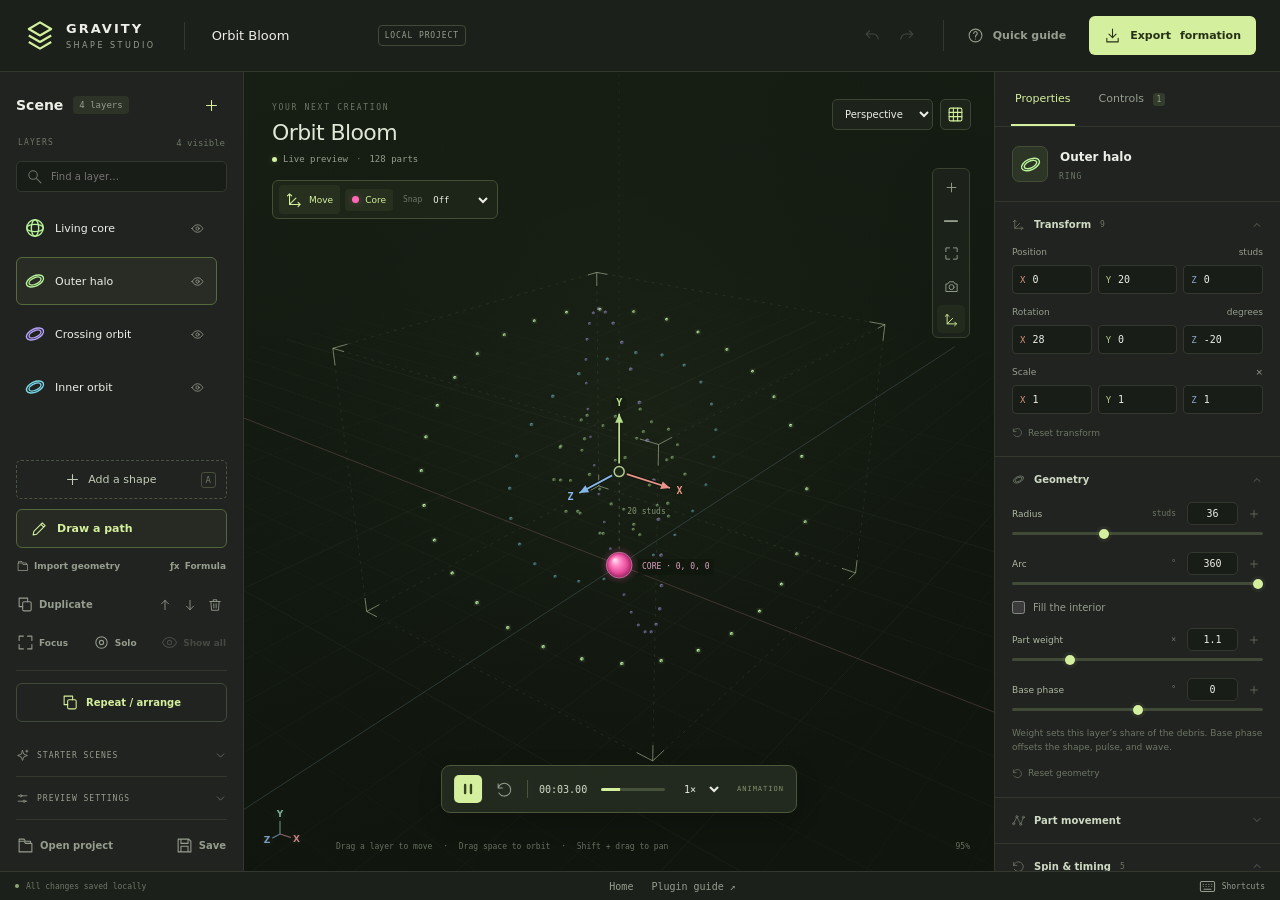
==== commit 7ec9705e: "Compact mobile shape editing and match Roblox importer styling" ====
--- a/docs/plugins/builder/index.html
+++ b/docs/plugins/builder/index.html
@@ -13,6 +13,7 @@
   <link rel="stylesheet" href="editors/surface-editor.css">
   <link rel="stylesheet" href="editors/repeat-editor.css">
   <link rel="stylesheet" href="mobile.css">
+  <link rel="stylesheet" href="editors/path-editor-mobile.css">
   <script type="module" src="app.mjs"></script>
 </head>
 <body>
--- a/docs/plugins/builder/mobile.css
+++ b/docs/plugins/builder/mobile.css
@@ -7,7 +7,7 @@
 .canvas-tools{gap:5px}
 #zoom-out{font-size:22px}
 @media(pointer:coarse),(max-width:1024px){
-  button,a,summary{touch-action:manipulation}
+  button,a,summary{touch-action:manipulation;-webkit-tap-highlight-color:transparent}
   button:not(.color-swatch),select,input:not([type=checkbox]):not([type=color]):not([type=range]),summary{min-height:44px}
   .icon-button,.layer-row .icon-button,.history-actions .icon-button{width:44px;height:44px;min-width:44px}
   input:not([type=range]):not([type=checkbox]):not([type=color]),select,textarea,
@@ -26,9 +26,9 @@
   .path-editor button,.path-editor-tools button,.path-editor-vertex-nav button,.path-editor-selection-actions button,.path-editor-history button{min-height:44px}
 }
 @media(max-width:1024px){
-  :root{--mobile-nav-height:60px;--muted:#acbaa1;--subtle:#99aa8d}
+  :root{--mobile-nav-height:48px;--muted:#acbaa1;--subtle:#99aa8d}
   html{height:100%;overflow:hidden}
-  body{height:var(--app-height,100dvh);display:grid;grid-template-rows:64px minmax(0,1fr) 40px;overflow:hidden;padding:env(safe-area-inset-top) env(safe-area-inset-right) env(safe-area-inset-bottom) env(safe-area-inset-left)}
+  body{height:var(--app-height,100dvh);display:grid;grid-template-rows:52px minmax(0,1fr);overflow:hidden;padding:env(safe-area-inset-top) env(safe-area-inset-right) env(safe-area-inset-bottom) env(safe-area-inset-left)}
   .topbar{height:auto;min-height:0;padding:0 12px;gap:10px}
   .brand{gap:0;font-size:10px;letter-spacing:1px}
   .brand>span:last-child,.brand-sub,.header-divider,.local-badge,.hide-small{display:none}
@@ -39,61 +39,65 @@
   .history-actions{gap:0;border:0;padding:0}
   .header-actions .primary-button{font-size:12px;padding:9px 12px;gap:6px}
   .header-actions>.quiet-button{display:none}
-  .workspace{height:auto;min-height:0;overflow:hidden;grid-template-columns:minmax(0,1fr);grid-template-rows:minmax(220px,39%) minmax(0,1fr) var(--mobile-nav-height)}
+  .workspace{height:auto;min-height:0;overflow:hidden;grid-template-columns:minmax(0,1fr);grid-template-rows:clamp(160px,30%,260px) minmax(0,1fr) var(--mobile-nav-height)}
   .canvas-area{grid-column:1;grid-row:1;min-width:0;min-height:0;border-bottom:1px solid #46563b;overflow:hidden}
   .panel{grid-column:1;grid-row:2;min-height:0;overflow-y:auto;overscroll-behavior-y:contain;scroll-padding:12px;scrollbar-gutter:stable}
-  .left-panel{border:0;padding:0 18px 16px;display:flex}
+  .left-panel{border:0;padding:0 12px 12px;display:grid;grid-template-columns:repeat(2,minmax(0,1fr));grid-auto-rows:min-content;column-gap:8px;align-content:start}
+  .left-panel>*{grid-column:1/-1;min-width:0}
   .right-panel{border:0}
   .workspace:not([data-mobile-panel=scene]) .left-panel{display:none}
   .workspace:is([data-mobile-panel=scene],[data-mobile-panel=preview]) .right-panel{display:none}
   .workspace[data-mobile-panel=preview] .canvas-area{grid-row:1/3}
-  .mobile-navigation{display:grid;grid-template-columns:repeat(4,minmax(0,1fr));grid-row:3;grid-column:1;gap:5px;padding:5px 10px;border-top:1px solid #46563b;background:#20271c;z-index:3}
-  .mobile-navigation button{display:flex;flex-direction:column;align-items:center;justify-content:center;gap:4px;background:transparent;color:var(--muted);border:1px solid transparent;border-radius:8px;font-size:11px;font-weight:550;min-width:0}
+  .mobile-navigation{display:grid;grid-template-columns:repeat(4,minmax(0,1fr));grid-row:3;grid-column:1;gap:4px;padding:1px 6px;border-top:1px solid #46563b;background:#20271c;z-index:3}
+  .mobile-navigation button{display:flex;flex-direction:row;align-items:center;justify-content:center;gap:6px;background:transparent;color:var(--muted);border:1px solid transparent;border-radius:8px;font-size:11px;font-weight:550;min-width:0}
   .mobile-navigation button[aria-pressed=true]{color:var(--accent);border-color:#5b7243;background:#d4ef9d0c}
-  .mobile-navigation svg{width:19px;height:19px}
-  .inspector-tabs{position:sticky;top:0;background:var(--panel);z-index:2;min-height:50px;padding:0 18px;gap:25px}
+  .mobile-navigation svg{width:16px;height:16px}
+  .inspector-tabs{display:none}
   .inspector-tabs button{font-size:13px}
   .inspector-footer{display:none}
-  .canvas-top{top:12px;left:14px;right:12px;gap:10px}
-  .scene-caption .eyebrow{display:none}
+  .canvas-top{top:6px;left:12px;right:8px;gap:8px;align-items:center}
+  .scene-caption .eyebrow,.scene-caption h2{display:none}
   .scene-caption h2{font-size:19px;line-height:1.4;max-width:100%}
   .scene-caption p{font-size:10px;width:auto;gap:5px;line-height:1.5;flex-wrap:wrap}
   .view-options{gap:0}.view-options select{font-size:16px;min-width:0;width:112px;max-width:112px;padding:7px 3px}
   .view-options #toggle-grid{display:none}
-  .canvas-tools{top:67px;right:9px;padding:3px;background:#1b2419e8;border:1px solid #3f5033;border-radius:9px;gap:0}
+  .canvas-tools{top:56px;right:8px;padding:0;background:#1b2419e8;border:1px solid #3f5033;border-radius:9px;gap:0}
   .canvas-tools .icon-button{width:44px;height:44px;padding:10px}
-  .workspace:not([data-mobile-panel=preview]) #screenshot,.workspace:not([data-mobile-panel=preview]) #toggle-axes{display:none}
+  .workspace:not([data-mobile-panel=preview]) .canvas-tools .icon-button:not(#fit-view){display:none}
   .workspace:not([data-mobile-panel=preview]) .manipulation-tools{display:none}
   .manipulation-tools{top:67px;left:12px;gap:0;padding:2px;background:#1b2419e8;max-width:calc(100% - 75px)}
-  .workspace[data-mobile-panel=preview] .manipulation-tools{top:82px}
+  .workspace[data-mobile-panel=preview] .manipulation-tools{top:56px}
   .tool-toggle{font-size:12px;padding:7px 8px;gap:5px}
   .manipulation-tools>label{font-size:10px;margin:0 4px}
   .manipulation-tools select{font-size:16px;width:66px;padding:5px 0}
-  .playback-bar{bottom:10px;padding:3px 8px;gap:8px;max-width:calc(100% - 20px);border-radius:10px}
+  .playback-bar{bottom:6px;padding:0 5px;gap:5px;max-width:calc(100% - 16px);border-radius:8px}
   .play-button{width:44px;height:44px}
   .time-display{font-size:12px;min-width:63px}
   .playback-bar select{font-size:16px;padding:4px;min-width:59px}
   .timeline-track,.live-label,.canvas-bottom{display:none}
-  .motion-hint{bottom:65px;left:12px;right:67px;padding:7px 10px;gap:4px;font-size:11px;line-height:1.5}
+  .motion-hint{bottom:56px;left:8px;right:60px;padding:0 5px;gap:4px;font-size:11px;line-height:1.5}
   .motion-hint>span{display:none}.motion-hint>button{font-size:11px;min-height:44px;padding:8px;flex:1}
   .workspace[data-mobile-panel=preview] .motion-hint>span{display:block}
   .drag-readout{bottom:67px;font-size:11px;max-width:calc(100% - 24px);white-space:normal}
-  .empty-scene{padding:115px 65px 60px 16px}.empty-scene h2{font-size:19px}.empty-scene p,.empty-orbit{display:none}.empty-scene .primary-button{margin-top:8px}
-  .panel-heading{height:60px;min-height:60px}.panel-heading h1{font-size:17px}
+  .empty-scene{padding:50px 58px 50px 12px}.empty-scene h2{display:none}.empty-scene p,.empty-orbit{display:none}.empty-scene .primary-button{margin-top:8px}
+  .panel-heading{height:48px;min-height:48px}.panel-heading h1{font-size:15px}
+  .left-section-label{display:none}
   .count-badge{font-size:11px}.left-section-label,.left-section-label>span:last-child{font-size:10px}
-  .left-panel .layers{flex:0 0 auto;height:auto;min-height:0;max-height:none;overflow:visible;gap:7px;padding-bottom:0}
-  .layer-row{min-height:56px;padding:0 5px;gap:5px}
-  .layer-select{font-size:14px;min-height:52px;gap:10px}
+  .left-panel .layers{flex:0 0 auto;height:auto;min-height:0;max-height:none;overflow:visible;gap:4px;padding-bottom:0}
+  .layer-row{min-height:46px;padding:0 4px;gap:4px}
+  .layer-select{font-size:13px;min-height:44px;gap:8px;padding:7px 1px}
   .layer-row .icon-button svg{width:19px;height:19px}
   .layer-edit{display:inline-flex;padding:8px;font-size:12px;min-width:44px}
-  .layer-search{padding:0 10px}.layer-search input{font-size:16px;padding:10px 0}
-  .add-shape-button{font-size:14px;min-height:48px;margin-top:14px}
-  .creation-actions>.secondary-button{font-size:14px;min-height:48px}
-  .creation-actions>div{gap:12px;justify-content:space-between;flex-wrap:wrap}
+  .layer-search{padding:0 8px;margin-bottom:6px}.layer-search input{font-size:16px;padding:7px 0}
+  .add-shape-button{grid-column:1;font-size:12px;min-height:44px;margin:8px 0 0;padding:6px;gap:5px}
+  .add-shape-button .key-hint{display:none}
+  .creation-actions{display:contents}
+  .creation-actions>.secondary-button{grid-column:2;font-size:12px;min-height:44px;margin-top:8px;justify-content:center;padding:6px;gap:5px}
+  .creation-actions>div{grid-column:1/-1;gap:8px;justify-content:space-between;flex-wrap:wrap;margin-top:2px}
   .creation-actions .quiet-button,.layer-actions .quiet-button,.layer-utilities .quiet-button{font-size:12px}
   .layer-actions,.layer-utilities{flex-wrap:wrap;gap:8px}.layer-utilities{justify-content:space-between}
-  .repeat-layer-button{font-size:13px;padding:12px}
-  .sidebar-disclosure>summary{min-height:52px;font-size:11px;letter-spacing:.6px}
+  .repeat-layer-button{font-size:12px;padding:8px;margin:6px 0}
+  .sidebar-disclosure>summary{min-height:44px;font-size:11px;letter-spacing:.6px}
   .sidebar-disclosure>summary>span:first-child{display:block}
   .presets-section>p,.micro-copy,.section-note{font-size:12px;line-height:1.7}
   .preset-grid{grid-template-columns:repeat(3,minmax(0,1fr))}
@@ -104,46 +108,51 @@
   .setting-row,.preview-settings .setting-row{font-size:13px;display:flex;flex-wrap:wrap;gap:12px}
   .setting-row select{width:150px;font-size:16px}.setting-row input[type=range]{width:100%;margin:0}
   .preview-settings input[type=number]{width:150px}
-  .frame-controls .quiet-button{font-size:12px}.project-files{gap:18px;padding:12px 0}.project-files .quiet-button{font-size:13px}
-  .selected-heading{padding:18px}.selected-heading input{font-size:17px;width:100%}.selected-heading p{font-size:12px}
-  .property-group,.property-section{padding-left:18px;padding-right:18px}
-  .property-group>summary{font-size:14px;min-height:56px;padding:16px 0}
+  .frame-controls .quiet-button{font-size:12px}.project-files{gap:12px;padding:4px 0}.project-files .quiet-button{font-size:13px}
+  .selected-heading{padding:8px 12px;gap:8px}.selected-heading input{font-size:16px;width:100%}.selected-heading p{font-size:10px;margin-top:0}
+  .property-group,.property-section{padding-left:12px;padding-right:12px}
+  .property-group>summary{font-size:13px;min-height:44px;padding:8px 0}
+  .property-group[open]{padding-bottom:10px}
   .property-group .controls-counter{display:inline;font-size:10px}
-  .property-row{grid-template-columns:minmax(0,1fr) 108px 44px;gap:4px 9px;margin-top:16px}
+  .property-row{grid-template-columns:minmax(0,1fr) 108px 44px;gap:0 8px;margin-top:8px}
   .property-row label{font-size:13px;line-height:1.4}.property-row label small{font-size:10px}
   .property-row input[type=number]{font-size:16px;width:108px;min-height:44px;padding:8px}
   .property-row input[type=range]{margin:0;grid-column:1/-1;width:100%}
   .expose-button{width:44px;height:44px;border:1px solid var(--line);border-radius:6px}
-  .transform-label{font-size:12px;margin:16px 0 9px}
-  .transform-row{gap:9px}.axis-field{position:relative;min-width:0;display:grid;grid-template-columns:20px minmax(0,1fr);padding:0 5px}
+  .transform-label{font-size:11px;margin:10px 0 5px}
+  .transform-row{gap:6px}.axis-field{position:relative;min-width:0;display:grid;grid-template-columns:20px minmax(0,1fr);padding:0 5px}
   .axis-field span{font-size:12px}.axis-field input{font-size:16px;width:100%;min-width:0;padding:8px 2px;text-align:right}
   .transform-expose{position:static;grid-column:1/-1;width:100%;height:44px;border-top:1px solid var(--line);background:#d4ef9d06;color:var(--accent);font-size:18px}
   .section-reset{font-size:12px}.section-note.motion-note,.part-axis-phases>summary{font-size:12px}
-  .custom-geometry-panel{padding:18px}.custom-geometry-panel>p,.custom-geometry-summary{font-size:12px}.custom-geometry-panel>.secondary-button{font-size:14px}
+  .custom-geometry-panel{padding:10px 12px}.custom-geometry-panel>p,.custom-geometry-summary{font-size:12px}.custom-geometry-panel>.secondary-button{font-size:12px}
   .geometry-mirrors{font-size:12px;gap:12px}.geometry-mirrors button{min-width:44px}
   .color-row{gap:10px;flex-wrap:wrap}.color-value{font-size:11px}.part-tracker{font-size:13px}
-  .controls-intro{padding:20px 18px}.controls-intro h2{font-size:17px}.controls-intro p{font-size:12px}
-  .control-card{margin:0 18px 16px;padding:14px}.control-card-heading>label{font-size:14px}.control-limits{font-size:11px}
+  .controls-intro{padding:12px}.controls-intro h2{font-size:16px}.controls-intro p{font-size:12px}
+  .control-card{margin:0 12px 10px;padding:10px}.control-card-heading>label{font-size:14px}.control-limits{font-size:11px}
   .control-card input[type=number]{font-size:16px;min-width:90px}.control-binding-status{font-size:12px}
-  .statusbar{height:40px;min-height:0;overflow:hidden;padding:0 12px;gap:8px;flex-wrap:nowrap}
+  .statusbar{height:auto;min-height:44px;overflow:visible;padding:4px 0;gap:4px 12px;flex-wrap:wrap;border-top:1px solid var(--line);margin-top:4px}
+  .statusbar>span:first-child{flex-basis:100%!important}
   .statusbar>span:first-child{font-size:10px;flex:1;min-width:0;white-space:nowrap;overflow:hidden;text-overflow:ellipsis}
   .site-navigation{gap:12px;font-size:11px}.site-navigation a{display:flex;align-items:center;min-height:40px;white-space:nowrap}
   #keyboard-help{min-width:36px;min-height:40px;flex-shrink:0}
-  .toast{bottom:110px;font-size:13px;width:max-content;max-width:calc(100vw - 24px);padding:12px 15px;line-height:1.5}
-  .modal{width:calc(100vw - 20px);max-width:700px;max-height:calc(var(--app-height,100dvh) - 20px);padding:20px;border-radius:14px;overscroll-behavior:contain;scroll-padding:16px}
-  .modal-heading{gap:10px}.modal-heading h2{font-size:23px}.modal-heading .eyebrow{font-size:9px}
-  .modal-intro{font-size:13px;line-height:1.7}.form-label,.source-inputs .form-label,.surface-inputs .form-label,.repeat-inputs .form-label{font-size:13px}
-  .form-columns{gap:12px}.form-columns:not(.thirds){grid-template-columns:1fr}
-  .modal-actions{position:sticky;bottom:-20px;margin-bottom:-20px;margin-inline:-20px;padding:14px 20px;background:var(--panel);border-top:1px solid var(--line);z-index:2;display:flex;gap:10px;flex-wrap:wrap}
-  .modal-actions>button{flex:1;font-size:13px;padding:12px;min-height:48px}
-  .custom-shape-library{gap:10px}.custom-shape-library button{padding:14px;grid-template-columns:1fr;gap:9px;white-space:normal}
-  .custom-shape-library strong{font-size:14px}.custom-shape-library small{font-size:12px;line-height:1.5}.custom-shape-library button>span{grid-row:auto}
-  .shape-library{grid-template-columns:repeat(3,minmax(0,1fr));gap:8px}.shape-option{min-height:90px;font-size:12px}
+  .toast{bottom:calc(58px + env(safe-area-inset-bottom));font-size:13px;width:max-content;max-width:calc(100vw - 24px);padding:12px 15px;line-height:1.5}
+  .modal{width:calc(100vw - max(8px,env(safe-area-inset-left)) - max(8px,env(safe-area-inset-right)));max-width:700px;max-height:calc(var(--app-height,100dvh) - max(8px,env(safe-area-inset-top)) - max(8px,env(safe-area-inset-bottom)));padding:14px;border-radius:10px;overscroll-behavior:contain;scroll-padding:16px}
+  .modal-heading{gap:10px}.modal-heading h2{font-size:20px;line-height:1.25}.modal-heading .eyebrow{font-size:9px}
+  .modal-intro{font-size:12px;line-height:1.6;margin:10px 0 14px}.form-label,.source-inputs .form-label,.surface-inputs .form-label,.repeat-inputs .form-label{font-size:13px}
+  .form-columns{gap:10px}.form-columns:not(.thirds){grid-template-columns:repeat(2,minmax(0,1fr))}
+  .form-label{margin:12px 0;gap:6px}
+  .modal-actions{position:sticky;bottom:-14px;margin-bottom:-14px;margin-inline:-14px;padding:8px 14px;background:var(--panel);border-top:1px solid var(--line);z-index:2;display:flex;gap:10px;flex-wrap:wrap}
+  .modal-actions>button{flex:1;font-size:12px;padding:8px;min-height:44px}
+  .custom-shape-library{gap:8px}.custom-shape-library button{padding:10px;grid-template-columns:24px minmax(0,1fr);gap:5px 8px;white-space:normal}
+  .custom-shape-library strong{font-size:12px}.custom-shape-library small{grid-column:1/-1;font-size:11px;line-height:1.4}.custom-shape-library button>span{grid-row:1}
+  .custom-shape-library button svg{width:22px;height:22px}.formula-icon{font-size:20px}.library-label{margin:16px 0 10px;font-size:9px}
+  .shape-library{grid-template-columns:repeat(3,minmax(0,1fr));gap:8px}.shape-option{min-height:70px;font-size:11px;padding:8px 4px;gap:5px}
+  .shape-option svg{width:26px;height:26px}
   .export-summary{font-size:12px;overflow-wrap:anywhere}.export-instructions p{font-size:13px}.export-instructions{align-items:start}
   #export-code{font-size:16px;height:200px;padding:12px}.export-source>summary{font-size:14px}
   .help-steps{grid-template-columns:1fr}.help-steps h3{font-size:15px}.help-steps p,.motion-help{font-size:13px}.shortcut-grid{font-size:12px}
-  .source-layout,.surface-layout,.repeat-layout{grid-template-columns:1fr;gap:20px}
-  .source-preview canvas,.surface-preview canvas,.repeat-preview-panel canvas{height:230px}
+  .source-layout,.surface-layout,.repeat-layout{grid-template-columns:1fr;gap:14px}
+  .source-preview canvas,.surface-preview canvas,.repeat-preview-panel canvas{height:190px}
   .surface-preview{position:static}.source-inputs textarea{font-size:16px}.source-inputs input[type=file]{font-size:14px}
   .source-reference,.source-preview p,.surface-preview p,.repeat-preview-panel p{font-size:12px}
   .repeat-vector label,.repeat-vector legend{font-size:12px}
@@ -167,9 +176,9 @@
   .path-editor-status{font-size:11px;order:3;flex-basis:100%;min-width:0;max-height:34px;overflow:auto}
   .path-editor-final-actions{width:100%;gap:8px}.path-editor-final-actions button{flex:1;font-size:13px}
   .path-editor-node-actions button,.path-editor-selection-actions button{font-size:12px}
-  .keyboard-open .workspace{grid-template-rows:0 minmax(0,1fr) 52px}
+  .keyboard-open .workspace{grid-template-rows:0 minmax(0,1fr) var(--mobile-nav-height)}
   .keyboard-open .canvas-area{visibility:hidden}.keyboard-open .workspace[data-mobile-panel=preview] .canvas-area{visibility:visible}
-  .keyboard-open .statusbar{display:none}.keyboard-open{grid-template-rows:56px minmax(0,1fr)}
+  .keyboard-open{grid-template-rows:48px minmax(0,1fr)}
 }
 @media(max-width:360px){
   .topbar{gap:5px;padding:0 8px}.header-actions .primary-button{padding:8px 9px}.header-actions .primary-button svg{display:none}
@@ -177,15 +186,24 @@
   .manipulation-tools{left:9px}.tool-toggle{padding:6px;font-size:11px}.manipulation-tools select{width:58px}
   .path-editor-zoom{gap:2px}.path-editor-zoom button{padding:5px;min-width:36px}
 }
-@media(max-width:1024px) and (max-height:550px) and (orientation:landscape){
-  body{grid-template-rows:52px minmax(0,1fr) 0}.statusbar{visibility:hidden}
-  .workspace{grid-template-columns:minmax(250px,1fr) minmax(280px,1fr);grid-template-rows:minmax(0,1fr) 54px}
+@media(max-width:1024px) and (min-width:480px) and (orientation:landscape){
+  body{grid-template-rows:48px minmax(0,1fr)}
+  .workspace{grid-template-columns:minmax(0,1fr) clamp(260px,42vw,380px);grid-template-rows:minmax(0,1fr) var(--mobile-nav-height)}
   .canvas-area{grid-column:1;grid-row:1}.panel{grid-column:2;grid-row:1;border-left:1px solid var(--line)}
   .mobile-navigation{grid-column:1/-1;grid-row:2;grid-template-columns:repeat(4,1fr)}
   .mobile-navigation button{flex-direction:row;gap:8px}
   .workspace[data-mobile-panel=preview] .canvas-area{grid-column:1/-1;grid-row:1}
-  .keyboard-open .workspace{grid-template-rows:minmax(0,1fr) 48px}.keyboard-open .panel{grid-column:1/-1}
+  .workspace[data-mobile-panel=preview] .canvas-tools{flex-direction:row;top:56px}
+  .keyboard-open .workspace{grid-template-columns:minmax(0,1fr);grid-template-rows:minmax(0,1fr) var(--mobile-nav-height)}.keyboard-open .panel{grid-column:1/-1}
+  .source-editor,.surface-editor,.repeat-editor{max-width:920px}
+  .source-layout,.surface-layout,.repeat-layout{grid-template-columns:minmax(0,1.2fr) minmax(0,1fr);align-items:start;gap:16px}
+  .source-preview,.surface-preview,.repeat-preview-panel{position:sticky;top:0}
+  .source-preview canvas,.surface-preview canvas,.repeat-preview-panel canvas{height:clamp(120px,40dvh,260px)}
+  .modal-heading .eyebrow{display:none}.modal-intro{margin:6px 0 10px}
   .path-editor-header{padding:8px 14px}.path-editor-header .path-editor-eyebrow,.path-editor-instructions{display:none}
   .path-editor-body{flex-direction:row}.path-editor-canvas-wrap{width:55%;min-height:220px}.path-editor-properties{width:45%;overflow:auto}
   .path-editor-footer{flex-wrap:nowrap}.path-editor-history{width:auto}.path-editor-final-actions{width:auto}.path-editor-status{display:none}
 }
+@media(max-width:559px) and (orientation:landscape){
+  .workspace[data-mobile-panel=preview] .manipulation-tools{top:104px;left:8px}
+}
--- a/docs/plugins/builder/editors/path-editor-mobile.css
+++ b/docs/plugins/builder/editors/path-editor-mobile.css
@@ -0,0 +1,150 @@
+/* Mobile path editing dedicates the viewport to either the canvas or settings.
+   This stylesheet follows mobile.css; desktop keeps the original editor layout. */
+@media (max-width: 1024px), (max-height: 500px) and (pointer: coarse) {
+  .path-editor {
+    --path-compact: 1;
+    position: fixed;
+    inset: 0;
+    width: 100%;
+    height: var(--app-height, 100dvh);
+    max-height: var(--app-height, 100dvh);
+    margin: 0;
+    padding: env(safe-area-inset-top, 0px) env(safe-area-inset-right, 0px) env(safe-area-inset-bottom, 0px) env(safe-area-inset-left, 0px);
+    border: 0;
+    border-radius: 0;
+    box-sizing: border-box;
+    overflow: hidden;
+  }
+  .path-editor[open] { display: flex; flex-direction: column; }
+  .path-editor-header { min-height: 52px; padding: 4px 8px 4px 12px; gap: 6px; }
+  .path-editor-header > div { min-width: 0; }
+  .path-editor-header h2 { font-size: 17px; line-height: 1.2; letter-spacing: -.35px; }
+  .path-editor-eyebrow { display: none; }
+  .path-editor button.path-editor-mobile-switch { margin-left: auto; min-width: 76px; flex-shrink: 0; padding: 7px 10px; font-size: 12px; }
+  .path-editor button.path-editor-close { flex-shrink: 0; width: 44px; height: 44px; }
+  .path-editor button { min-height: 44px; touch-action: manipulation; }
+  .path-editor-toolbar { padding: 0 8px 6px; gap: 0; }
+  .path-editor-tools { width: 100%; flex: 1; gap: 2px; padding: 2px; }
+  .path-editor-tools button { flex: 1; min-width: 0; min-height: 44px; font-size: 11px; padding: 5px 4px; }
+  .path-editor-instructions { display: none; }
+  .path-editor-body { display: flex; flex: 1; min-height: 0; overflow: hidden; }
+  .path-editor-canvas-wrap { display: block; flex: 1; width: 100%; height: auto; min-height: 0; }
+  .path-editor canvas { width: 100%; height: 100%; min-height: 0; }
+  .path-editor-properties { display: none; }
+  .path-editor[data-mobile-panel=properties] .path-editor-toolbar,
+  .path-editor[data-mobile-panel=properties] .path-editor-canvas-wrap { display: none; }
+  .path-editor[data-mobile-panel=properties] .path-editor-properties {
+    display: flex;
+    flex: 1;
+    width: 100%;
+    min-width: 0;
+    min-height: 0;
+    padding: 14px max(16px, calc((100% - 560px) / 2)) 24px;
+    gap: 14px;
+    border: 0;
+    overflow: auto;
+    overscroll-behavior: contain;
+    scrollbar-gutter: stable;
+    scroll-padding-block: 12px;
+  }
+  .path-editor-properties > * { flex-shrink: 0; }
+  .path-editor h3 { font-size: 12px; }
+  .path-editor-property-heading output { font-size: 11px; }
+  .path-editor-checks { flex-direction: row; flex-wrap: wrap; gap: 4px 20px; }
+  .path-editor-checks label,.path-editor-snap > label:first-child { min-height: 44px; font-size: 12px; }
+  .path-editor input[type=checkbox] { width: 20px; height: 20px; }
+  .path-editor input[type=number],.path-editor select { min-height: 44px; font-size: 16px; }
+  .path-editor-snap { flex-direction: row; align-items: center; padding-top: 10px; gap: 8px; }
+  .path-editor-snap input[type=number] { width: 72px; }
+  .path-editor-depth { margin-top: 0; font-size: 12px; }
+  .path-editor-vertex-heading,.path-editor-selection { padding-top: 12px; }
+  .path-editor-vertex-nav button { min-width: 44px; }
+  .path-editor-vertex-nav input { width: 58px; min-width: 58px; }
+  .path-editor-coordinates { gap: 10px; margin-top: 0; }
+  .path-editor-coordinates label,.path-editor-transform-row label,.path-editor-transform-row legend,.path-editor-flatten label { font-size: 11px; }
+  .path-editor-node-actions { margin-top: 0; }
+  .path-editor-node-actions button,.path-editor-selection-actions button { font-size: 12px; }
+  .path-editor-draft-actions { display: grid; grid-template-columns: 1fr 1fr; gap: 6px; }
+  .path-editor-draft-actions button { font-size: 12px; background: transparent; color: #b9c6ad; }
+  .path-editor-transforms { padding-top: 8px; }
+  .path-editor-transforms summary { min-height: 44px; align-content: center; font-size: 12px; }
+  .path-editor-transforms > button { font-size: 12px; }
+  .path-editor-note { font-size: 12px; line-height: 1.6; }
+  .path-editor-note + .path-editor-note { font-size: 11px; }
+  .path-editor-canvas-controls {
+    position: absolute;
+    inset: 8px 8px auto;
+    z-index: 1;
+    display: flex;
+    align-items: center;
+    justify-content: space-between;
+    gap: 8px;
+    pointer-events: none;
+  }
+  .path-editor-canvas-controls > * { pointer-events: auto; }
+  .path-editor-canvas-controls .path-editor-inline { gap: 5px; padding-left: 5px; font-size: 11px; background: #141814e8; border-radius: 5px; }
+  .path-editor-canvas-controls select { width: 103px; max-width: 103px; padding: 6px; }
+  .path-editor-zoom { margin: 0; gap: 3px; }
+  .path-editor-zoom button { min-width: 44px; min-height: 44px; padding: 6px; background: #20291ce8; }
+  .path-editor-axes { top: 59px; left: 9px; padding: 4px 6px; font-size: 9px; }
+  .path-editor-readout { bottom: 10px; left: 9px; font-size: 10px; }
+  .path-editor-mobile-help { position: absolute; right: 9px; bottom: 9px; z-index: 2; }
+  .path-editor-mobile-help summary {
+    display: flex;
+    align-items: center;
+    justify-content: center;
+    width: 44px;
+    height: 44px;
+    min-height: 44px;
+    list-style: none;
+    border: 1px solid #46523b;
+    border-radius: 50%;
+    background: #20291ce8;
+    color: #d3dfc7;
+    font-size: 17px;
+    cursor: pointer;
+  }
+  .path-editor-mobile-help summary::-webkit-details-marker { display: none; }
+  .path-editor-mobile-help summary:focus-visible { outline: 2px solid #d4ef9d; outline-offset: 2px; }
+  .path-editor-mobile-help p {
+    position: absolute;
+    bottom: 52px;
+    right: 0;
+    width: min(280px, calc(100vw - 32px));
+    max-height: min(230px, 50dvh);
+    overflow: auto;
+    margin: 0;
+    padding: 12px;
+    border: 1px solid #46523b;
+    border-radius: 8px;
+    background: #20271cf5;
+    box-shadow: 0 8px 30px #0005;
+    color: #c6d3bc;
+    font-size: 12px;
+    line-height: 1.6;
+  }
+  .path-editor-footer { position: relative; flex: 0 0 auto; flex-wrap: nowrap; padding: 8px; gap: 8px; background: #20231f; }
+  .path-editor-history { width: auto; flex: 0 0 auto; flex-wrap: nowrap; gap: 4px; }
+  .path-editor-history button { flex: none; min-width: 44px; padding: 6px 8px; font-size: 11px; }
+  .path-editor-mobile-count { flex: 1; text-align: center; white-space: nowrap; color: #a8ba97; font: 10px ui-monospace, SFMono-Regular, Consolas, monospace; }
+  .path-editor-final-actions { width: auto; flex: 0 0 auto; margin: 0; }
+  .path-editor-final-actions [data-action=cancel] { display: none; }
+  .path-editor-final-actions button { flex: none; font-size: 12px; }
+  .path-editor button.path-editor-apply { min-width: 108px; padding: 8px 12px; }
+  /* Keep ordinary draft guidance available to screen readers without a footer row. */
+  .path-editor-status { display: block; position: absolute; width: 1px; height: 1px; min-width: 0; max-height: none; padding: 0; margin: -1px; overflow: hidden; clip-path: inset(50%); }
+  .path-editor-status[data-important=true] { inset: auto 8px calc(100% + 8px); width: auto; height: auto; max-height: min(100px, 25dvh); margin: 0; padding: 9px 12px; overflow: auto; clip-path: none; border: 1px solid #657b4f; border-radius: 7px; background: #20271cf5; color: #d4ef9d; font-size: 12px; z-index: 3; box-shadow: 0 5px 24px #0005; }
+}
+
+/* A single top row leaves room to draw on short, rotated phones. */
+@media (max-width: 1024px) and (max-height: 600px) and (orientation: landscape), (max-height: 500px) and (orientation: landscape) and (pointer: coarse) {
+  .path-editor[open] { display: grid; grid-template-columns: minmax(0, 1fr) 134px; grid-template-rows: auto minmax(0, 1fr) auto; }
+  .path-editor-header { grid-column: 2; grid-row: 1; padding: 4px 6px 4px 0; gap: 4px; }
+  .path-editor-header > div { display: none; }
+  .path-editor-toolbar { grid-column: 1; grid-row: 1; padding: 4px 6px; align-items: center; }
+  .path-editor-body { grid-column: 1 / -1; grid-row: 2; }
+  .path-editor-footer { grid-column: 1 / -1; grid-row: 3; padding: 6px 10px; }
+  .path-editor[data-mobile-panel=properties] .path-editor-header { grid-column: 1 / -1; padding-left: 14px; }
+  .path-editor[data-mobile-panel=properties] .path-editor-header > div { display: block; }
+  .path-editor[data-mobile-panel=properties] .path-editor-properties { padding: 12px max(16px, calc((100% - 560px) / 2)) 24px; }
+}
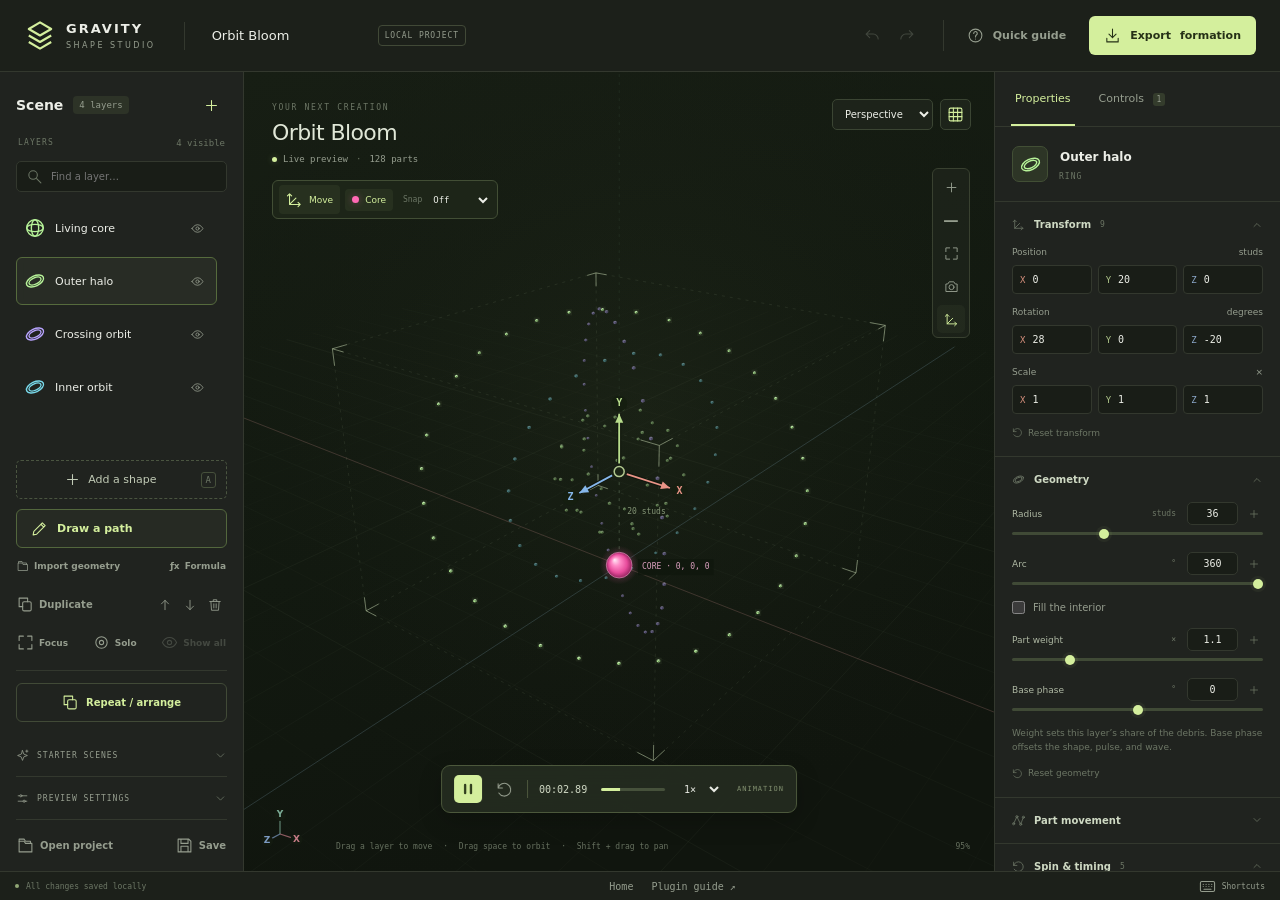
==== commit 7e4fd604: "Make mobile controls compact by default and fix clipped XYZ fields" ====
--- a/docs/plugins/builder/index.html
+++ b/docs/plugins/builder/index.html
@@ -1,5 +1,5 @@
 <!doctype html>
-<html lang="en">
+<html lang="en" data-density="compact">
 <head>
   <meta charset="utf-8">
   <meta name="viewport" content="width=device-width, initial-scale=1, viewport-fit=cover, interactive-widget=resizes-content">
@@ -62,7 +62,7 @@
       <button type="button" data-panel="controls" aria-pressed="false" aria-controls="controls-panel"><span data-icon="sliders"></span>Controls</button>
     </nav>
   </main>
-  <footer class="statusbar"><span><span class="status-dot"></span><span id="save-status">All changes saved locally</span></span><nav class="site-navigation" aria-label="Site navigation"><a href="../../../">Home</a><a href="../">Plugin guide <span aria-hidden="true">↗</span></a></nav><button id="keyboard-help" class="text-button" aria-label="Quick guide and keyboard shortcuts"><span data-icon="keyboard"></span><span class="hide-small">Shortcuts</span></button></footer>
+  <footer class="statusbar"><span><span class="status-dot"></span><span id="save-status">All changes saved locally</span></span><label class="mobile-density" for="mobile-density">UI size<select id="mobile-density"><option value="compact">Compact</option><option value="comfortable">Comfortable</option></select></label><nav class="site-navigation" aria-label="Site navigation"><a href="../../../">Home</a><a href="../">Plugin guide <span aria-hidden="true">↗</span></a></nav><button id="keyboard-help" class="text-button" aria-label="Quick guide and keyboard shortcuts"><span data-icon="keyboard"></span><span class="hide-small">Shortcuts</span></button></footer>
   <dialog id="shape-dialog" class="modal shape-modal"><div class="modal-heading"><div><span class="eyebrow">BUILD IT YOUR WAY</span><h2>Start with your own lines.</h2></div><button class="icon-button" data-close aria-label="Close shape library" data-icon="close"></button></div><p class="modal-intro">Draw a custom outline, bring in your own geometry, or combine simple shapes. Every layer can move, overlap and take on its own form.</p><div id="custom-shape-library" class="custom-shape-library"><button data-create="path"><span data-icon="edit"></span><strong>Draw a path</strong><small>Vertices, curves &amp; freehand</small></button><button data-create="svg"><span data-icon="folder"></span><strong>Import SVG</strong><small>Your outlines, as layers</small></button><button data-create="coordinates"><span data-icon="axes"></span><strong>Coordinates</strong><small>3D paths &amp; point clouds</small></button><button data-create="formula"><span class="formula-icon">ƒx</span><strong>Math formulas</strong><small>Generate curves &amp; surfaces</small></button></div><p class="library-label">OR START WITH A SIMPLE SHAPE</p><div id="shape-library" class="shape-library"></div></dialog>
   <dialog id="control-dialog" class="modal control-modal"><form id="control-form"><div class="modal-heading"><div><span class="eyebrow">MAKE IT INTERACTIVE</span><h2 id="control-dialog-title">Add a control</h2></div><button type="button" class="icon-button" data-close aria-label="Close control editor" data-icon="close"></button></div><p class="modal-intro">Sliders, switches, and actions that work here and in your exported plugin. Slider values support up to six decimal places.</p><div class="form-columns"><label class="form-label">Control type<select id="control-type"><option value="slider">Slider</option><option value="toggle">Toggle switch</option><option value="button">Action button</option></select></label><label class="form-label">Layer<select id="control-layer" required></select></label></div><label class="form-label">Control name<input id="control-name" required maxlength="48" placeholder="e.g. Orbit radius"></label><label id="control-property-label" class="form-label">Property<select id="control-property" required></select></label><label id="control-action-label" class="form-label" hidden>Action<select id="control-action"><option value="restart">Restart layer animation</option><option value="reverse">Reverse layer animation</option><option value="reset">Reset layer controls</option></select></label><div id="control-number-fields" class="form-columns thirds"><label class="form-label">Minimum<input type="number" step="any" id="control-min" required></label><label class="form-label">Maximum<input type="number" step="any" id="control-max" required></label><label class="form-label">Default<input type="number" step="any" id="control-default" required></label></div><label id="control-toggle-label" class="checkbox-row" hidden><input id="control-toggle-default" type="checkbox">Start switched on</label><p id="control-action-note" class="micro-copy" hidden>Actions run once per click. They are exported as real Project Gravity buttons.</p><p class="form-error" id="control-error" role="alert"></p><div class="modal-actions"><button type="button" class="secondary-button" data-close>Cancel</button><button class="primary-button" type="submit">Save control<span data-icon="check"></span></button></div></form></dialog>
   <dialog id="export-dialog" class="modal export-modal"><div class="modal-heading"><div><span class="eyebrow">FROM AN IDEA TO IN GAME</span><h2>Take your formation with you.</h2></div><button class="icon-button" data-close aria-label="Close export" data-icon="close"></button></div><div class="export-summary"><span data-icon="cube"></span><span id="export-summary"></span><span class="file-badge">.LUA</span></div><details id="export-source" class="export-source"><summary>View generated Lua</summary><label class="sr-only" for="export-code">Generated Lua plugin</label><textarea id="export-code" readonly spellcheck="false"></textarea></details><div class="export-instructions"><span class="step-number">1</span><p>Choose <strong>Copy Lua</strong>. In game, open the shape selector and choose <strong>+ Custom shape</strong>.</p><span class="step-number">2</span><p>Paste the full script, give it a name, and choose <strong>Review shape</strong>, then <strong>Add &amp; use</strong>. It saves for future sessions when local file storage is available.</p></div><p class="micro-copy">Positions are measured in studs from the Gravity core, with Y up. Match the debris count and controls to compare targets in game. Physics, collisions and speed limits affect how closely real parts follow them. Save a project file to edit your layers later.</p><p id="export-copy-status" class="export-copy-status" role="status" aria-live="polite"></p><div class="modal-actions"><button id="copy-lua" class="primary-button"><span data-icon="copy"></span>Copy Lua</button><button id="download-lua" class="secondary-button"><span data-icon="download"></span>Download plugin</button></div></dialog>
--- a/docs/plugins/builder/mobile.css
+++ b/docs/plugins/builder/mobile.css
@@ -1,5 +1,5 @@
 /* Shared touch ergonomics and the full-width mobile workspace. Loaded last. */
-.mobile-navigation,.layer-edit,.touch-help{display:none}
+.mobile-navigation,.layer-edit,.touch-help,.mobile-density{display:none}
 .export-source{margin:18px 0;border:1px solid var(--line);border-radius:7px}
 .export-source>summary{padding:14px;cursor:pointer;color:var(--muted);font-size:12px}
 .export-source textarea{border-radius:0 0 7px 7px}
@@ -8,33 +8,38 @@
 #zoom-out{font-size:22px}
 @media(pointer:coarse),(max-width:1024px){
   button,a,summary{touch-action:manipulation;-webkit-tap-highlight-color:transparent}
-  button:not(.color-swatch),select,input:not([type=checkbox]):not([type=color]):not([type=range]),summary{min-height:44px}
-  .icon-button,.layer-row .icon-button,.history-actions .icon-button{width:44px;height:44px;min-width:44px}
+  button:not(.color-swatch),select,input:not([type=checkbox]):not([type=color]):not([type=range]),summary{min-height:var(--control-size,44px)}
+  .icon-button,.layer-row .icon-button,.history-actions .icon-button{width:var(--control-size,44px);height:var(--control-size,44px);min-width:var(--control-size,44px)}
   input:not([type=range]):not([type=checkbox]):not([type=color]),select,textarea,
-  .path-editor input[type=number],.source-inputs input[id^=source-formula-]{font-size:16px}
-  input[type=range]{height:44px;background:transparent;touch-action:pan-y}
+  .path-editor input[type=number],.source-inputs input[id^=source-formula-]{font-size:var(--field-font,16px)}
+  input[type=range]{height:var(--control-size,44px);background:transparent;touch-action:pan-y}
   input[type=range]::-webkit-slider-runnable-track{height:4px;background:#4b5940;border-radius:3px}
   input[type=range]::-webkit-slider-thumb{width:24px;height:24px;margin-top:-10px;box-shadow:0 0 0 5px #d4ef9d12}
   input[type=range]::-moz-range-track{height:4px;background:#4b5940;border-radius:3px}
   input[type=range]::-moz-range-thumb{width:24px;height:24px}
   input[type=checkbox]{width:22px;height:22px;flex-shrink:0}
-  .checkbox-row,.fill-toggle{min-height:44px}
-  .expose-button,.transform-expose{min-width:44px;min-height:44px;opacity:1}
-  .color-swatch,input[type=color]{width:44px;height:44px;min-width:44px}
+  .checkbox-row,.fill-toggle{min-height:var(--control-size,44px)}
+  .expose-button,.transform-expose{min-width:var(--control-size,44px);min-height:var(--control-size,44px);opacity:1}
+  .color-swatch,input[type=color]{width:var(--control-size,44px);height:var(--control-size,44px);min-width:var(--control-size,44px)}
   .touch-help{display:block}
-  .path-editor button.path-editor-close{width:44px;height:44px;min-height:44px}
-  .path-editor button,.path-editor-tools button,.path-editor-vertex-nav button,.path-editor-selection-actions button,.path-editor-history button{min-height:44px}
+  .path-editor button.path-editor-close{width:var(--control-size,44px);height:var(--control-size,44px);min-height:var(--control-size,44px)}
+  .path-editor button,.path-editor-tools button,.path-editor-vertex-nav button,.path-editor-selection-actions button,.path-editor-history button{min-height:var(--control-size,44px)}
 }
 @media(max-width:1024px){
-  :root{--mobile-nav-height:48px;--muted:#acbaa1;--subtle:#99aa8d}
+  :root{--control-size:32px;--icon-size:30px;--field-size:30px;--field-font:12px;--label-font:11px;--mobile-nav-height:38px;--mobile-header-height:40px;--muted:#acbaa1;--subtle:#99aa8d}
+  :root[data-density=comfortable]{--control-size:44px;--icon-size:44px;--field-size:44px;--field-font:16px;--label-font:13px;--mobile-nav-height:48px;--mobile-header-height:52px}
+  .mobile-density{display:flex;align-items:center;justify-content:space-between;gap:8px;width:100%;padding:4px 0;font-size:11px}
+  .mobile-density select{width:126px}
+  input:not([type=range]):not([type=checkbox]):not([type=color]),select{height:var(--field-size);min-height:var(--field-size)}
+  .axis-field{height:auto}
   html{height:100%;overflow:hidden}
-  body{height:var(--app-height,100dvh);display:grid;grid-template-rows:52px minmax(0,1fr);overflow:hidden;padding:env(safe-area-inset-top) env(safe-area-inset-right) env(safe-area-inset-bottom) env(safe-area-inset-left)}
+  body{height:var(--app-height,100dvh);display:grid;grid-template-rows:var(--mobile-header-height) minmax(0,1fr);overflow:hidden;padding:env(safe-area-inset-top) env(safe-area-inset-right) env(safe-area-inset-bottom) env(safe-area-inset-left)}
   .topbar{height:auto;min-height:0;padding:0 12px;gap:10px}
   .brand{gap:0;font-size:10px;letter-spacing:1px}
   .brand>span:last-child,.brand-sub,.header-divider,.local-badge,.hide-small{display:none}
   .brand-mark{width:30px}.brand-mark svg{width:28px}
   .project-heading{flex:1;margin:0;min-width:0}
-  #project-name{width:100%;font-size:16px;min-width:0;padding:8px 4px}
+  #project-name{width:100%;font-size:var(--field-font,16px);min-width:0;padding:8px 4px}
   .header-actions{gap:5px;margin:0}
   .history-actions{gap:0;border:0;padding:0}
   .header-actions .primary-button{font-size:12px;padding:9px 12px;gap:6px}
@@ -59,24 +64,24 @@
   .scene-caption .eyebrow,.scene-caption h2{display:none}
   .scene-caption h2{font-size:19px;line-height:1.4;max-width:100%}
   .scene-caption p{font-size:10px;width:auto;gap:5px;line-height:1.5;flex-wrap:wrap}
-  .view-options{gap:0}.view-options select{font-size:16px;min-width:0;width:112px;max-width:112px;padding:7px 3px}
+  .view-options{gap:0}.view-options select{font-size:var(--field-font,16px);min-width:0;width:112px;max-width:112px;padding:7px 3px}
   .view-options #toggle-grid{display:none}
   .canvas-tools{top:56px;right:8px;padding:0;background:#1b2419e8;border:1px solid #3f5033;border-radius:9px;gap:0}
-  .canvas-tools .icon-button{width:44px;height:44px;padding:10px}
+  .canvas-tools .icon-button{width:var(--control-size,44px);height:var(--control-size,44px);padding:10px}
   .workspace:not([data-mobile-panel=preview]) .canvas-tools .icon-button:not(#fit-view){display:none}
   .workspace:not([data-mobile-panel=preview]) .manipulation-tools{display:none}
   .manipulation-tools{top:67px;left:12px;gap:0;padding:2px;background:#1b2419e8;max-width:calc(100% - 75px)}
   .workspace[data-mobile-panel=preview] .manipulation-tools{top:56px}
   .tool-toggle{font-size:12px;padding:7px 8px;gap:5px}
   .manipulation-tools>label{font-size:10px;margin:0 4px}
-  .manipulation-tools select{font-size:16px;width:66px;padding:5px 0}
+  .manipulation-tools select{font-size:var(--field-font,16px);width:66px;padding:5px 0}
   .playback-bar{bottom:6px;padding:0 5px;gap:5px;max-width:calc(100% - 16px);border-radius:8px}
-  .play-button{width:44px;height:44px}
+  .play-button{width:var(--control-size,44px);height:var(--control-size,44px)}
   .time-display{font-size:12px;min-width:63px}
-  .playback-bar select{font-size:16px;padding:4px;min-width:59px}
+  .playback-bar select{font-size:var(--field-font,16px);padding:4px;min-width:59px}
   .timeline-track,.live-label,.canvas-bottom{display:none}
   .motion-hint{bottom:56px;left:8px;right:60px;padding:0 5px;gap:4px;font-size:11px;line-height:1.5}
-  .motion-hint>span{display:none}.motion-hint>button{font-size:11px;min-height:44px;padding:8px;flex:1}
+  .motion-hint>span{display:none}.motion-hint>button{font-size:11px;min-height:var(--control-size,44px);padding:8px;flex:1}
   .workspace[data-mobile-panel=preview] .motion-hint>span{display:block}
   .drag-readout{bottom:67px;font-size:11px;max-width:calc(100% - 24px);white-space:normal}
   .empty-scene{padding:50px 58px 50px 12px}.empty-scene h2{display:none}.empty-scene p,.empty-orbit{display:none}.empty-scene .primary-button{margin-top:8px}
@@ -85,19 +90,19 @@
   .count-badge{font-size:11px}.left-section-label,.left-section-label>span:last-child{font-size:10px}
   .left-panel .layers{flex:0 0 auto;height:auto;min-height:0;max-height:none;overflow:visible;gap:4px;padding-bottom:0}
   .layer-row{min-height:46px;padding:0 4px;gap:4px}
-  .layer-select{font-size:13px;min-height:44px;gap:8px;padding:7px 1px}
+  .layer-select{font-size:13px;min-height:var(--control-size,44px);gap:8px;padding:7px 1px}
   .layer-row .icon-button svg{width:19px;height:19px}
-  .layer-edit{display:inline-flex;padding:8px;font-size:12px;min-width:44px}
-  .layer-search{padding:0 8px;margin-bottom:6px}.layer-search input{font-size:16px;padding:7px 0}
-  .add-shape-button{grid-column:1;font-size:12px;min-height:44px;margin:8px 0 0;padding:6px;gap:5px}
+  .layer-edit{display:inline-flex;padding:8px;font-size:12px;min-width:var(--control-size,44px)}
+  .layer-search{padding:0 8px;margin-bottom:6px}.layer-search input{font-size:var(--field-font,16px);padding:7px 0}
+  .add-shape-button{grid-column:1;font-size:12px;min-height:var(--control-size,44px);margin:8px 0 0;padding:6px;gap:5px}
   .add-shape-button .key-hint{display:none}
   .creation-actions{display:contents}
-  .creation-actions>.secondary-button{grid-column:2;font-size:12px;min-height:44px;margin-top:8px;justify-content:center;padding:6px;gap:5px}
+  .creation-actions>.secondary-button{grid-column:2;font-size:12px;min-height:var(--control-size,44px);margin-top:8px;justify-content:center;padding:6px;gap:5px}
   .creation-actions>div{grid-column:1/-1;gap:8px;justify-content:space-between;flex-wrap:wrap;margin-top:2px}
   .creation-actions .quiet-button,.layer-actions .quiet-button,.layer-utilities .quiet-button{font-size:12px}
   .layer-actions,.layer-utilities{flex-wrap:wrap;gap:8px}.layer-utilities{justify-content:space-between}
   .repeat-layer-button{font-size:12px;padding:8px;margin:6px 0}
-  .sidebar-disclosure>summary{min-height:44px;font-size:11px;letter-spacing:.6px}
+  .sidebar-disclosure>summary{min-height:var(--control-size,44px);font-size:11px;letter-spacing:.6px}
   .sidebar-disclosure>summary>span:first-child{display:block}
   .presets-section>p,.micro-copy,.section-note{font-size:12px;line-height:1.7}
   .preset-grid{grid-template-columns:repeat(3,minmax(0,1fr))}
@@ -106,31 +111,31 @@
   .preset-card>span:last-child,.preset-card:first-child>span:last-child{font-size:11px}
   .preset-card:first-child>span:last-child::after{display:none}
   .setting-row,.preview-settings .setting-row{font-size:13px;display:flex;flex-wrap:wrap;gap:12px}
-  .setting-row select{width:150px;font-size:16px}.setting-row input[type=range]{width:100%;margin:0}
+  .setting-row select{width:150px;font-size:var(--field-font,16px)}.setting-row input[type=range]{width:100%;margin:0}
   .preview-settings input[type=number]{width:150px}
   .frame-controls .quiet-button{font-size:12px}.project-files{gap:12px;padding:4px 0}.project-files .quiet-button{font-size:13px}
-  .selected-heading{padding:8px 12px;gap:8px}.selected-heading input{font-size:16px;width:100%}.selected-heading p{font-size:10px;margin-top:0}
+  .selected-heading{padding:8px 12px;gap:8px}.selected-heading input{font-size:var(--field-font,16px);width:100%}.selected-heading p{font-size:10px;margin-top:0}
   .property-group,.property-section{padding-left:12px;padding-right:12px}
-  .property-group>summary{font-size:13px;min-height:44px;padding:8px 0}
+  .property-group>summary{font-size:13px;min-height:var(--control-size,44px);padding:8px 0}
   .property-group[open]{padding-bottom:10px}
   .property-group .controls-counter{display:inline;font-size:10px}
-  .property-row{grid-template-columns:minmax(0,1fr) 108px 44px;gap:0 8px;margin-top:8px}
+  .property-row{grid-template-columns:minmax(0,1fr) 108px var(--control-size,44px);gap:0 8px;margin-top:8px}
   .property-row label{font-size:13px;line-height:1.4}.property-row label small{font-size:10px}
-  .property-row input[type=number]{font-size:16px;width:108px;min-height:44px;padding:8px}
+  .property-row input[type=number]{font-size:var(--field-font,16px);width:108px;min-height:var(--control-size,44px);padding:8px}
   .property-row input[type=range]{margin:0;grid-column:1/-1;width:100%}
-  .expose-button{width:44px;height:44px;border:1px solid var(--line);border-radius:6px}
+  .expose-button{width:var(--control-size,44px);height:var(--control-size,44px);border:1px solid var(--line);border-radius:6px}
   .transform-label{font-size:11px;margin:10px 0 5px}
   .transform-row{gap:6px}.axis-field{position:relative;min-width:0;display:grid;grid-template-columns:20px minmax(0,1fr);padding:0 5px}
-  .axis-field span{font-size:12px}.axis-field input{font-size:16px;width:100%;min-width:0;padding:8px 2px;text-align:right}
-  .transform-expose{position:static;grid-column:1/-1;width:100%;height:44px;border-top:1px solid var(--line);background:#d4ef9d06;color:var(--accent);font-size:18px}
+  .axis-field span{font-size:12px}.axis-field input{font-size:var(--field-font,16px);width:100%;min-width:0;padding:8px 2px;text-align:right}
+  .transform-expose{position:static;grid-column:1/-1;width:100%;height:var(--control-size,44px);border-top:1px solid var(--line);background:#d4ef9d06;color:var(--accent);font-size:18px}
   .section-reset{font-size:12px}.section-note.motion-note,.part-axis-phases>summary{font-size:12px}
   .custom-geometry-panel{padding:10px 12px}.custom-geometry-panel>p,.custom-geometry-summary{font-size:12px}.custom-geometry-panel>.secondary-button{font-size:12px}
-  .geometry-mirrors{font-size:12px;gap:12px}.geometry-mirrors button{min-width:44px}
+  .geometry-mirrors{font-size:12px;gap:12px}.geometry-mirrors button{min-width:var(--control-size,44px)}
   .color-row{gap:10px;flex-wrap:wrap}.color-value{font-size:11px}.part-tracker{font-size:13px}
-  .controls-intro{padding:12px}.controls-intro h2{font-size:16px}.controls-intro p{font-size:12px}
+  .controls-intro{padding:12px}.controls-intro h2{font-size:var(--field-font,16px)}.controls-intro p{font-size:12px}
   .control-card{margin:0 12px 10px;padding:10px}.control-card-heading>label{font-size:14px}.control-limits{font-size:11px}
-  .control-card input[type=number]{font-size:16px;min-width:90px}.control-binding-status{font-size:12px}
-  .statusbar{height:auto;min-height:44px;overflow:visible;padding:4px 0;gap:4px 12px;flex-wrap:wrap;border-top:1px solid var(--line);margin-top:4px}
+  .control-card input[type=number]{font-size:var(--field-font,16px);min-width:90px}.control-binding-status{font-size:12px}
+  .statusbar{height:auto;min-height:var(--control-size,44px);overflow:visible;padding:4px 0;gap:4px 12px;flex-wrap:wrap;border-top:1px solid var(--line);margin-top:4px}
   .statusbar>span:first-child{flex-basis:100%!important}
   .statusbar>span:first-child{font-size:10px;flex:1;min-width:0;white-space:nowrap;overflow:hidden;text-overflow:ellipsis}
   .site-navigation{gap:12px;font-size:11px}.site-navigation a{display:flex;align-items:center;min-height:40px;white-space:nowrap}
@@ -142,25 +147,25 @@
   .form-columns{gap:10px}.form-columns:not(.thirds){grid-template-columns:repeat(2,minmax(0,1fr))}
   .form-label{margin:12px 0;gap:6px}
   .modal-actions{position:sticky;bottom:-14px;margin-bottom:-14px;margin-inline:-14px;padding:8px 14px;background:var(--panel);border-top:1px solid var(--line);z-index:2;display:flex;gap:10px;flex-wrap:wrap}
-  .modal-actions>button{flex:1;font-size:12px;padding:8px;min-height:44px}
+  .modal-actions>button{flex:1;font-size:12px;padding:8px;min-height:var(--control-size,44px)}
   .custom-shape-library{gap:8px}.custom-shape-library button{padding:10px;grid-template-columns:24px minmax(0,1fr);gap:5px 8px;white-space:normal}
   .custom-shape-library strong{font-size:12px}.custom-shape-library small{grid-column:1/-1;font-size:11px;line-height:1.4}.custom-shape-library button>span{grid-row:1}
   .custom-shape-library button svg{width:22px;height:22px}.formula-icon{font-size:20px}.library-label{margin:16px 0 10px;font-size:9px}
   .shape-library{grid-template-columns:repeat(3,minmax(0,1fr));gap:8px}.shape-option{min-height:70px;font-size:11px;padding:8px 4px;gap:5px}
   .shape-option svg{width:26px;height:26px}
   .export-summary{font-size:12px;overflow-wrap:anywhere}.export-instructions p{font-size:13px}.export-instructions{align-items:start}
-  #export-code{font-size:16px;height:200px;padding:12px}.export-source>summary{font-size:14px}
+  #export-code{font-size:var(--field-font,16px);height:200px;padding:12px}.export-source>summary{font-size:14px}
   .help-steps{grid-template-columns:1fr}.help-steps h3{font-size:15px}.help-steps p,.motion-help{font-size:13px}.shortcut-grid{font-size:12px}
   .source-layout,.surface-layout,.repeat-layout{grid-template-columns:1fr;gap:14px}
   .source-preview canvas,.surface-preview canvas,.repeat-preview-panel canvas{height:190px}
-  .surface-preview{position:static}.source-inputs textarea{font-size:16px}.source-inputs input[type=file]{font-size:14px}
+  .surface-preview{position:static}.source-inputs textarea{font-size:var(--field-font,16px)}.source-inputs input[type=file]{font-size:14px}
   .source-reference,.source-preview p,.surface-preview p,.repeat-preview-panel p{font-size:12px}
   .repeat-vector label,.repeat-vector legend{font-size:12px}
   .path-editor{width:calc(100vw - 16px);max-height:calc(var(--app-height,100dvh) - 16px);border-radius:12px}
   .path-editor-header{padding:14px}.path-editor-header h2{font-size:21px}
   .path-editor-toolbar{padding:0 12px 8px;gap:8px}.path-editor-tools{width:100%;justify-content:space-between}
   .path-editor-tools button{font-size:12px;padding:6px;flex:1;min-width:0}
-  .path-editor-inline select{font-size:16px;max-width:110px}.path-editor-inline{font-size:12px}
+  .path-editor-inline select{font-size:var(--field-font,16px);max-width:110px}.path-editor-inline{font-size:12px}
   .path-editor-instructions{font-size:12px;min-height:0;padding:0 14px 10px}
   .path-editor-body{display:flex;flex-direction:column;min-height:120px;overflow:auto;overscroll-behavior:contain}
   .path-editor-canvas-wrap{flex:0 0 auto;height:clamp(230px,35dvh,370px);min-height:230px}
@@ -170,7 +175,7 @@
   .path-editor-property-heading output,.path-editor-center{font-size:11px}.path-editor-note+.path-editor-note{font-size:12px}
   .path-editor-coordinates label,.path-editor-transform-row label,.path-editor-transform-row legend,.path-editor-flatten label{font-size:12px}
   .path-editor-snap{flex-direction:row;align-items:center}.path-editor-snap input[type=number]{width:80px}
-  .path-editor-vertex-nav button{min-width:44px}.path-editor-vertex-nav input{min-width:60px}
+  .path-editor-vertex-nav button{min-width:var(--control-size,44px)}.path-editor-vertex-nav input{min-width:60px}
   .path-editor-footer{padding:10px 12px;gap:7px;background:var(--panel)}
   .path-editor-history{width:100%;gap:5px;display:flex;flex-wrap:wrap}.path-editor-history button{flex:1;font-size:11px;padding:6px}
   .path-editor-status{font-size:11px;order:3;flex-basis:100%;min-width:0;max-height:34px;overflow:auto}
@@ -178,16 +183,16 @@
   .path-editor-node-actions button,.path-editor-selection-actions button{font-size:12px}
   .keyboard-open .workspace{grid-template-rows:0 minmax(0,1fr) var(--mobile-nav-height)}
   .keyboard-open .canvas-area{visibility:hidden}.keyboard-open .workspace[data-mobile-panel=preview] .canvas-area{visibility:visible}
-  .keyboard-open{grid-template-rows:48px minmax(0,1fr)}
+  .keyboard-open{grid-template-rows:var(--mobile-header-height) minmax(0,1fr)}
 }
 @media(max-width:360px){
   .topbar{gap:5px;padding:0 8px}.header-actions .primary-button{padding:8px 9px}.header-actions .primary-button svg{display:none}
-  .property-row{grid-template-columns:minmax(0,1fr) 90px 44px;gap:4px 7px}.property-row input[type=number]{width:90px}
+  .property-row{grid-template-columns:minmax(0,1fr) 90px var(--control-size,44px);gap:4px 7px}.property-row input[type=number]{width:90px}
   .manipulation-tools{left:9px}.tool-toggle{padding:6px;font-size:11px}.manipulation-tools select{width:58px}
   .path-editor-zoom{gap:2px}.path-editor-zoom button{padding:5px;min-width:36px}
 }
 @media(max-width:1024px) and (min-width:480px) and (orientation:landscape){
-  body{grid-template-rows:48px minmax(0,1fr)}
+  body{grid-template-rows:var(--mobile-header-height) minmax(0,1fr)}
   .workspace{grid-template-columns:minmax(0,1fr) clamp(260px,42vw,380px);grid-template-rows:minmax(0,1fr) var(--mobile-nav-height)}
   .canvas-area{grid-column:1;grid-row:1}.panel{grid-column:2;grid-row:1;border-left:1px solid var(--line)}
   .mobile-navigation{grid-column:1/-1;grid-row:2;grid-template-columns:repeat(4,1fr)}
@@ -207,3 +212,113 @@
 @media(max-width:559px) and (orientation:landscape){
   .workspace[data-mobile-panel=preview] .manipulation-tools{top:104px;left:8px}
 }
+/* Compact is the default: reduce the controls themselves, not just the surrounding layout. */
+@media(max-width:1024px){
+  :root[data-density=compact] .topbar{padding:0 8px;gap:6px}
+  :root[data-density=compact] .brand-mark{width:24px}
+  :root[data-density=compact] .brand-mark svg{width:22px;height:24px}
+  :root[data-density=compact] #project-name{font-size:12px;padding:4px}
+  :root[data-density=compact] .header-actions .primary-button{font-size:11px;padding:4px 9px;gap:5px}
+  :root[data-density=compact] .workspace{grid-template-rows:clamp(120px,24%,180px) minmax(0,1fr) var(--mobile-nav-height)}
+  :root[data-density=compact] .left-panel{padding:0 8px 8px;column-gap:6px}
+  :root[data-density=compact] .mobile-navigation button{font-size:10px;border-radius:5px;gap:5px}
+  :root[data-density=compact] .mobile-navigation svg{width:14px;height:14px}
+  :root[data-density=compact] button svg,:root[data-density=compact] span[data-icon]>svg{width:15px;height:15px}
+  :root[data-density=compact] .icon-button,:root[data-density=compact] .layer-row .icon-button,:root[data-density=compact] .history-actions .icon-button,:root[data-density=compact] .canvas-tools .icon-button{width:30px;min-width:30px;height:30px;min-height:30px;padding:6px}
+  :root[data-density=compact] .canvas-top{top:4px;left:8px;right:6px;gap:6px}
+  :root[data-density=compact] .scene-caption p{font-size:9px;gap:4px;line-height:1.4;margin:0}
+  :root[data-density=compact] .view-options select{width:94px;max-width:94px;padding:4px}
+  :root[data-density=compact] .canvas-tools{top:40px;right:6px}
+  :root[data-density=compact] .workspace[data-mobile-panel=preview] .canvas-tools,:root[data-density=compact] .workspace[data-mobile-panel=preview] .manipulation-tools{top:40px}
+  :root[data-density=compact] .manipulation-tools{left:8px;padding:1px;max-width:calc(100% - 50px)}
+  :root[data-density=compact] .tool-toggle{font-size:11px;padding:4px 6px;gap:4px}
+  :root[data-density=compact] .manipulation-tools select{width:52px;padding:3px 0}
+  :root[data-density=compact] .playback-bar{height:34px;bottom:4px;padding:0 3px;gap:4px}
+  :root[data-density=compact] .empty-scene{padding:34px 42px 38px 8px}
+  :root[data-density=compact] .time-display{font-size:10px;min-width:57px}
+  :root[data-density=compact] .playback-bar select{padding:3px;min-width:48px}
+  :root[data-density=compact] .motion-hint{bottom:44px;right:46px}
+  :root[data-density=compact] .motion-hint>button{font-size:10px;padding:4px}
+  :root[data-density=compact] .panel-heading{height:36px;min-height:36px}
+  :root[data-density=compact] .panel-heading h1{font-size:13px}
+  :root[data-density=compact] .count-badge{font-size:10px}
+  :root[data-density=compact] .layer-row{min-height:36px;padding:0 3px;gap:3px}
+  :root[data-density=compact] .layer-select{font-size:12px;gap:6px;padding:4px 1px}
+  :root[data-density=compact] .layer-symbol{width:19px;height:19px}
+  :root[data-density=compact] .layer-symbol svg{width:18px;height:18px}
+  :root[data-density=compact] .layer-edit{font-size:10px;padding:4px}
+  :root[data-density=compact] .layer-search{padding:0 6px;margin-bottom:4px}
+  :root[data-density=compact] .layer-search input{padding:4px 0}
+  :root[data-density=compact] .add-shape-button,:root[data-density=compact] .creation-actions>.secondary-button{font-size:11px;padding:4px;gap:4px;margin-top:6px}
+  :root[data-density=compact] .creation-actions .quiet-button,:root[data-density=compact] .layer-actions .quiet-button,:root[data-density=compact] .layer-utilities .quiet-button{font-size:11px}
+  :root[data-density=compact] .layer-actions,:root[data-density=compact] .layer-utilities{gap:4px;padding-block:4px}
+  :root[data-density=compact] .repeat-layer-button{font-size:11px;padding:5px;margin:4px 0}
+  :root[data-density=compact] .presets-section>p,:root[data-density=compact] .micro-copy,:root[data-density=compact] .section-note{font-size:11px;line-height:1.5}
+  :root[data-density=compact] .sidebar-disclosure>summary{font-size:10px}
+  :root[data-density=compact] .setting-row,:root[data-density=compact] .preview-settings .setting-row{font-size:11px;gap:6px}
+  :root[data-density=compact] .selected-heading{padding:5px 8px;gap:6px}
+  :root[data-density=compact] .selected-heading p{font-size:9px}
+  :root[data-density=compact] .selected-heading input{height:30px;min-height:30px;padding:3px 2px}
+  :root[data-density=compact] .property-group,:root[data-density=compact] .property-section{padding-left:8px;padding-right:8px}
+  :root[data-density=compact] .property-group>summary{font-size:11px;padding:5px 0}
+  :root[data-density=compact] .property-group[open]{padding-bottom:6px}
+  :root[data-density=compact] .property-row{grid-template-columns:minmax(0,1fr) 68px 28px;grid-template-rows:auto 24px;gap:0 6px;margin-top:6px;align-items:center}
+  :root[data-density=compact] .property-row label{grid-column:1;grid-row:1;font-size:11px;line-height:1.3}
+  :root[data-density=compact] .property-row label small{font-size:9px}
+  :root[data-density=compact] .property-row input[type=number]{grid-column:2;grid-row:1/3;width:68px;height:30px;min-height:30px;padding:4px}
+  :root[data-density=compact] .property-row input[type=range]{grid-column:1;grid-row:2;width:100%;height:24px;min-height:24px;margin:0}
+  :root[data-density=compact] .expose-button{grid-column:3;grid-row:1/3;width:28px;min-width:28px;height:28px;min-height:28px;border-radius:4px}
+  :root[data-density=compact] .transform-label{font-size:10px;margin:6px 0 3px}
+  :root[data-density=compact] .transform-row{gap:5px}
+  :root[data-density=compact] .axis-field{height:32px;grid-template-columns:12px minmax(0,1fr) 28px;align-items:center;padding:0 2px;overflow:visible}
+  :root[data-density=compact] .axis-field span{font-size:10px}
+  :root[data-density=compact] .axis-field input{height:30px;min-height:0;padding:3px 2px}
+  :root[data-density=compact] .transform-expose{position:static;grid-column:3;grid-row:1;width:28px;min-width:28px;height:28px;min-height:28px;border-top:0;border-left:1px solid var(--line);font-size:15px}
+  :root[data-density=compact] .section-reset{font-size:11px;margin-top:6px}
+  :root[data-density=compact] .section-note.motion-note,:root[data-density=compact] .part-axis-phases>summary{font-size:11px}
+  :root[data-density=compact] .custom-geometry-panel{padding:8px}
+  :root[data-density=compact] .custom-geometry-panel>p,:root[data-density=compact] .custom-geometry-summary,:root[data-density=compact] .custom-geometry-panel>.secondary-button{font-size:11px}
+  :root[data-density=compact] .custom-geometry-panel>p{margin:6px 0;line-height:1.5}
+  :root[data-density=compact] .geometry-mirrors{font-size:11px;gap:8px}
+  :root[data-density=compact] .controls-intro{padding:8px}
+  :root[data-density=compact] .controls-intro h2{font-size:14px}
+  :root[data-density=compact] .controls-intro p{font-size:11px}
+  :root[data-density=compact] .control-card{margin:0 8px 6px;padding:8px}
+  :root[data-density=compact] .control-card-heading>label{font-size:12px}
+  :root[data-density=compact] .control-card input[type=number]{min-width:68px}
+  :root[data-density=compact] .control-binding-status{font-size:11px}
+  :root[data-density=compact] .color-row{gap:6px}
+  :root[data-density=compact] .statusbar{min-height:32px}
+  :root[data-density=compact] .site-navigation a,:root[data-density=compact] #keyboard-help{min-height:32px}
+  :root[data-density=compact] .toast{bottom:calc(46px + env(safe-area-inset-bottom));font-size:11px;padding:8px 10px}
+  :root[data-density=compact] .modal{padding:10px;border-radius:8px}
+  :root[data-density=compact] .modal-heading h2{font-size:17px}
+  :root[data-density=compact] .modal-intro{font-size:11px;line-height:1.5;margin:6px 0 10px}
+  :root[data-density=compact] .form-label,:root[data-density=compact] .source-inputs .form-label,:root[data-density=compact] .surface-inputs .form-label,:root[data-density=compact] .repeat-inputs .form-label{font-size:11px;gap:4px}
+  :root[data-density=compact] .form-label{margin:8px 0}
+  :root[data-density=compact] .modal-actions{bottom:-10px;margin-bottom:-10px;margin-inline:-10px;padding:6px 10px;gap:6px}
+  :root[data-density=compact] .modal-actions>button{font-size:11px;padding:5px}
+  :root[data-density=compact] .shape-option{min-height:54px;font-size:10px;padding:6px 3px;gap:4px}
+  :root[data-density=compact] .shape-option svg{width:22px;height:22px}
+  :root[data-density=compact] .custom-shape-library{gap:6px}
+  :root[data-density=compact] .custom-shape-library button{padding:7px;gap:4px 6px}
+  :root[data-density=compact] .custom-shape-library strong{font-size:11px}
+  :root[data-density=compact] .custom-shape-library small{font-size:10px}
+  :root[data-density=compact] .export-summary{font-size:11px;margin:12px 0 10px;padding:8px}
+  :root[data-density=compact] .export-instructions p{font-size:11px}
+  :root[data-density=compact] .export-source>summary{font-size:12px;padding:8px}
+  :root[data-density=compact] .help-steps h3{font-size:13px}
+  :root[data-density=compact] .help-steps p,:root[data-density=compact] .motion-help{font-size:11px}
+  :root[data-density=compact] .source-preview canvas,:root[data-density=compact] .surface-preview canvas,:root[data-density=compact] .repeat-preview-panel canvas{height:150px}
+  :root[data-density=compact] .source-reference,:root[data-density=compact] .source-preview p,:root[data-density=compact] .surface-preview p,:root[data-density=compact] .repeat-preview-panel p{font-size:11px}
+  :root[data-density=compact] input:not([type=range]):not([type=checkbox]):not([type=color]),:root[data-density=compact] select,:root[data-density=compact] textarea{font-size:12px;padding:4px 6px}
+  :root[data-density=compact] input[type=range]::-webkit-slider-thumb{width:18px;height:18px;margin-top:-7px}
+  :root[data-density=compact] input[type=range]::-moz-range-thumb{width:18px;height:18px}
+  :root[data-density=compact] input[type=checkbox]{width:16px;height:16px}
+  :root[data-density=compact] .control-switch input[type=checkbox]{width:34px;height:19px}
+  :root[data-density=compact] input:not([type=range]):not([type=checkbox]):not([type=color]):focus,:root[data-density=compact] select:focus,:root[data-density=compact] textarea:focus,:root[data-density=compact] .axis-field input:focus,:root[data-density=compact] .property-row input[type=number]:focus,:root[data-density=compact] .source-inputs textarea:focus,:root[data-density=compact] #export-code:focus{font-size:16px}
+  :root .keyboard-open .workspace{grid-template-rows:0 minmax(0,1fr) var(--mobile-nav-height)}
+}
+@media(max-width:1024px) and (min-width:480px) and (orientation:landscape){
+  :root[data-density=compact] .workspace,:root .keyboard-open .workspace{grid-template-rows:minmax(0,1fr) var(--mobile-nav-height)}
+}
--- a/docs/plugins/builder/editors/path-editor-mobile.css
+++ b/docs/plugins/builder/editors/path-editor-mobile.css
@@ -16,16 +16,16 @@
     overflow: hidden;
   }
   .path-editor[open] { display: flex; flex-direction: column; }
-  .path-editor-header { min-height: 52px; padding: 4px 8px 4px 12px; gap: 6px; }
+  .path-editor-header { min-height: calc(var(--control-size, 32px) + 8px); padding: 4px 8px; gap: 6px; }
   .path-editor-header > div { min-width: 0; }
-  .path-editor-header h2 { font-size: 17px; line-height: 1.2; letter-spacing: -.35px; }
+  .path-editor-header h2 { font-size: calc(var(--label-font, 11px) + 3px); line-height: 1.2; letter-spacing: -.25px; }
   .path-editor-eyebrow { display: none; }
-  .path-editor button.path-editor-mobile-switch { margin-left: auto; min-width: 76px; flex-shrink: 0; padding: 7px 10px; font-size: 12px; }
-  .path-editor button.path-editor-close { flex-shrink: 0; width: 44px; height: 44px; }
-  .path-editor button { min-height: 44px; touch-action: manipulation; }
-  .path-editor-toolbar { padding: 0 8px 6px; gap: 0; }
-  .path-editor-tools { width: 100%; flex: 1; gap: 2px; padding: 2px; }
-  .path-editor-tools button { flex: 1; min-width: 0; min-height: 44px; font-size: 11px; padding: 5px 4px; }
+  .path-editor button.path-editor-mobile-switch { margin-left: auto; min-width: 62px; flex-shrink: 0; padding: 4px 8px; font-size: var(--label-font, 11px); }
+  .path-editor button.path-editor-close { flex-shrink: 0; width: var(--icon-size, 30px); height: var(--icon-size, 30px); min-height: var(--icon-size, 30px); font-size: 20px; }
+  .path-editor button { min-height: var(--control-size, 32px); padding: 4px 8px; touch-action: manipulation; }
+  .path-editor-toolbar { padding: 0 6px 2px; gap: 0; }
+  .path-editor-tools { width: 100%; flex: 1; gap: 2px; padding: 1px; border-radius: 5px; }
+  .path-editor-tools button { flex: 1; min-width: 0; min-height: var(--control-size, 32px); font-size: var(--label-font, 11px); padding: 3px 4px; }
   .path-editor-instructions { display: none; }
   .path-editor-body { display: flex; flex: 1; min-height: 0; overflow: hidden; }
   .path-editor-canvas-wrap { display: block; flex: 1; width: 100%; height: auto; min-height: 0; }
@@ -39,8 +39,8 @@
     width: 100%;
     min-width: 0;
     min-height: 0;
-    padding: 14px max(16px, calc((100% - 560px) / 2)) 24px;
-    gap: 14px;
+    padding: 10px max(12px, calc((100% - 560px) / 2)) 16px;
+    gap: 8px;
     border: 0;
     overflow: auto;
     overscroll-behavior: contain;
@@ -48,103 +48,108 @@
     scroll-padding-block: 12px;
   }
   .path-editor-properties > * { flex-shrink: 0; }
-  .path-editor h3 { font-size: 12px; }
-  .path-editor-property-heading output { font-size: 11px; }
-  .path-editor-checks { flex-direction: row; flex-wrap: wrap; gap: 4px 20px; }
-  .path-editor-checks label,.path-editor-snap > label:first-child { min-height: 44px; font-size: 12px; }
-  .path-editor input[type=checkbox] { width: 20px; height: 20px; }
-  .path-editor input[type=number],.path-editor select { min-height: 44px; font-size: 16px; }
-  .path-editor-snap { flex-direction: row; align-items: center; padding-top: 10px; gap: 8px; }
-  .path-editor-snap input[type=number] { width: 72px; }
-  .path-editor-depth { margin-top: 0; font-size: 12px; }
-  .path-editor-vertex-heading,.path-editor-selection { padding-top: 12px; }
-  .path-editor-vertex-nav button { min-width: 44px; }
-  .path-editor-vertex-nav input { width: 58px; min-width: 58px; }
-  .path-editor-coordinates { gap: 10px; margin-top: 0; }
-  .path-editor-coordinates label,.path-editor-transform-row label,.path-editor-transform-row legend,.path-editor-flatten label { font-size: 11px; }
+  .path-editor h3 { font-size: var(--label-font, 11px); }
+  .path-editor-property-heading output { font-size: 10px; }
+  .path-editor-checks { flex-direction: row; flex-wrap: wrap; gap: 2px 16px; }
+  .path-editor-checks label,.path-editor-snap > label:first-child { min-height: var(--control-size, 32px); font-size: var(--label-font, 11px); gap: 6px; }
+  .path-editor input[type=checkbox] { width: 16px; height: 16px; }
+  .path-editor input[type=number],.path-editor select { height: var(--field-size, 30px); min-height: var(--field-size, 30px); padding: 3px 6px; font-size: var(--field-font, 12px); line-height: 1.25; }
+  .path-editor input[type=number]:focus,.path-editor select:focus { font-size: 16px; }
+  .path-editor-snap { flex-direction: row; align-items: center; padding-top: 6px; gap: 8px; }
+  .path-editor-snap input[type=number] { width: 64px; }
+  .path-editor-depth { margin-top: 0; font-size: var(--label-font, 11px); }
+  .path-editor-vertex-heading,.path-editor-selection { padding-top: 8px; }
+  .path-editor-selection { gap: 6px; }
+  .path-editor-vertex-nav button { min-width: var(--icon-size, 30px); min-height: var(--icon-size, 30px); }
+  .path-editor-vertex-nav input { width: 50px; min-width: 50px; }
+  .path-editor-coordinates { gap: 8px; margin-top: 0; }
+  .path-editor-coordinates label,.path-editor-transform-row label,.path-editor-transform-row legend,.path-editor-flatten label { font-size: var(--label-font, 11px); gap: 4px; }
   .path-editor-node-actions { margin-top: 0; }
-  .path-editor-node-actions button,.path-editor-selection-actions button { font-size: 12px; }
+  .path-editor-node-actions button,.path-editor-selection-actions button { font-size: var(--label-font, 11px); }
   .path-editor-draft-actions { display: grid; grid-template-columns: 1fr 1fr; gap: 6px; }
-  .path-editor-draft-actions button { font-size: 12px; background: transparent; color: #b9c6ad; }
-  .path-editor-transforms { padding-top: 8px; }
-  .path-editor-transforms summary { min-height: 44px; align-content: center; font-size: 12px; }
-  .path-editor-transforms > button { font-size: 12px; }
-  .path-editor-note { font-size: 12px; line-height: 1.6; }
-  .path-editor-note + .path-editor-note { font-size: 11px; }
+  .path-editor-draft-actions button { font-size: var(--label-font, 11px); background: transparent; color: #b9c6ad; }
+  .path-editor-transforms { padding-top: 4px; }
+  .path-editor-transforms summary { min-height: var(--control-size, 32px); align-content: center; font-size: var(--label-font, 11px); }
+  .path-editor-transforms > button { font-size: var(--label-font, 11px); margin-top: 8px; }
+  .path-editor-transform-row { gap: 8px; margin-top: 8px; }
+  .path-editor-transform-row legend { margin-bottom: 5px; }
+  .path-editor-flatten { gap: 8px; margin-top: 10px; padding-top: 8px; }
+  .path-editor-note { font-size: var(--label-font, 11px); line-height: 1.5; }
+  .path-editor-note + .path-editor-note { font-size: 10px; }
   .path-editor-canvas-controls {
     position: absolute;
-    inset: 8px 8px auto;
+    inset: 6px 6px auto;
     z-index: 1;
     display: flex;
     align-items: center;
     justify-content: space-between;
-    gap: 8px;
+    gap: 6px;
     pointer-events: none;
   }
   .path-editor-canvas-controls > * { pointer-events: auto; }
-  .path-editor-canvas-controls .path-editor-inline { gap: 5px; padding-left: 5px; font-size: 11px; background: #141814e8; border-radius: 5px; }
-  .path-editor-canvas-controls select { width: 103px; max-width: 103px; padding: 6px; }
+  .path-editor-canvas-controls .path-editor-inline { gap: 4px; padding-left: 5px; font-size: 10px; background: #141814e8; border-radius: 4px; }
+  .path-editor-canvas-controls select { width: 94px; max-width: 94px; padding: 3px 5px; }
   .path-editor-zoom { margin: 0; gap: 3px; }
-  .path-editor-zoom button { min-width: 44px; min-height: 44px; padding: 6px; background: #20291ce8; }
-  .path-editor-axes { top: 59px; left: 9px; padding: 4px 6px; font-size: 9px; }
-  .path-editor-readout { bottom: 10px; left: 9px; font-size: 10px; }
-  .path-editor-mobile-help { position: absolute; right: 9px; bottom: 9px; z-index: 2; }
+  .path-editor-zoom button { min-width: var(--icon-size, 30px); min-height: var(--icon-size, 30px); height: var(--icon-size, 30px); padding: 3px 6px; font-size: var(--label-font, 11px); background: #20291ce8; }
+  .path-editor-axes { top: calc(var(--field-size, 30px) + 12px); left: 6px; padding: 3px 5px; font-size: 9px; }
+  .path-editor-readout { bottom: 6px; left: 6px; padding: 3px 5px; font-size: 9px; }
+  .path-editor-mobile-help { position: absolute; right: 6px; bottom: 6px; z-index: 2; }
   .path-editor-mobile-help summary {
     display: flex;
     align-items: center;
     justify-content: center;
-    width: 44px;
-    height: 44px;
-    min-height: 44px;
+    width: var(--icon-size, 30px);
+    height: var(--icon-size, 30px);
+    min-height: var(--icon-size, 30px);
     list-style: none;
     border: 1px solid #46523b;
     border-radius: 50%;
     background: #20291ce8;
     color: #d3dfc7;
-    font-size: 17px;
+    font-size: 14px;
     cursor: pointer;
   }
   .path-editor-mobile-help summary::-webkit-details-marker { display: none; }
   .path-editor-mobile-help summary:focus-visible { outline: 2px solid #d4ef9d; outline-offset: 2px; }
   .path-editor-mobile-help p {
     position: absolute;
-    bottom: 52px;
+    bottom: calc(var(--icon-size, 30px) + 6px);
     right: 0;
     width: min(280px, calc(100vw - 32px));
     max-height: min(230px, 50dvh);
     overflow: auto;
     margin: 0;
-    padding: 12px;
+    padding: 10px;
     border: 1px solid #46523b;
     border-radius: 8px;
     background: #20271cf5;
     box-shadow: 0 8px 30px #0005;
     color: #c6d3bc;
-    font-size: 12px;
+    font-size: var(--label-font, 11px);
     line-height: 1.6;
   }
-  .path-editor-footer { position: relative; flex: 0 0 auto; flex-wrap: nowrap; padding: 8px; gap: 8px; background: #20231f; }
+  .path-editor-footer { position: relative; flex: 0 0 auto; flex-wrap: nowrap; min-height: calc(var(--control-size, 32px) + 12px); padding: 6px 8px; gap: 6px; background: #20231f; }
   .path-editor-history { width: auto; flex: 0 0 auto; flex-wrap: nowrap; gap: 4px; }
-  .path-editor-history button { flex: none; min-width: 44px; padding: 6px 8px; font-size: 11px; }
+  .path-editor-history button { flex: none; min-width: var(--control-size, 32px); padding: 4px 7px; font-size: var(--label-font, 11px); }
   .path-editor-mobile-count { flex: 1; text-align: center; white-space: nowrap; color: #a8ba97; font: 10px ui-monospace, SFMono-Regular, Consolas, monospace; }
   .path-editor-final-actions { width: auto; flex: 0 0 auto; margin: 0; }
   .path-editor-final-actions [data-action=cancel] { display: none; }
-  .path-editor-final-actions button { flex: none; font-size: 12px; }
-  .path-editor button.path-editor-apply { min-width: 108px; padding: 8px 12px; }
+  .path-editor-final-actions button { flex: none; font-size: var(--label-font, 11px); }
+  .path-editor button.path-editor-apply { min-width: 92px; padding: 4px 9px; }
   /* Keep ordinary draft guidance available to screen readers without a footer row. */
   .path-editor-status { display: block; position: absolute; width: 1px; height: 1px; min-width: 0; max-height: none; padding: 0; margin: -1px; overflow: hidden; clip-path: inset(50%); }
-  .path-editor-status[data-important=true] { inset: auto 8px calc(100% + 8px); width: auto; height: auto; max-height: min(100px, 25dvh); margin: 0; padding: 9px 12px; overflow: auto; clip-path: none; border: 1px solid #657b4f; border-radius: 7px; background: #20271cf5; color: #d4ef9d; font-size: 12px; z-index: 3; box-shadow: 0 5px 24px #0005; }
+  .path-editor-status[data-important=true] { inset: auto 6px calc(100% + 6px); width: auto; height: auto; max-height: min(100px, 25dvh); margin: 0; padding: 7px 10px; overflow: auto; clip-path: none; border: 1px solid #657b4f; border-radius: 6px; background: #20271cf5; color: #d4ef9d; font-size: var(--label-font, 11px); z-index: 3; box-shadow: 0 5px 24px #0005; }
 }
 
 /* A single top row leaves room to draw on short, rotated phones. */
 @media (max-width: 1024px) and (max-height: 600px) and (orientation: landscape), (max-height: 500px) and (orientation: landscape) and (pointer: coarse) {
-  .path-editor[open] { display: grid; grid-template-columns: minmax(0, 1fr) 134px; grid-template-rows: auto minmax(0, 1fr) auto; }
+  .path-editor[open] { display: grid; grid-template-columns: minmax(0, 1fr) calc(var(--icon-size, 30px) + 78px); grid-template-rows: auto minmax(0, 1fr) auto; }
   .path-editor-header { grid-column: 2; grid-row: 1; padding: 4px 6px 4px 0; gap: 4px; }
   .path-editor-header > div { display: none; }
-  .path-editor-toolbar { grid-column: 1; grid-row: 1; padding: 4px 6px; align-items: center; }
+  .path-editor-toolbar { grid-column: 1; grid-row: 1; padding: 2px 6px; align-items: center; }
   .path-editor-body { grid-column: 1 / -1; grid-row: 2; }
   .path-editor-footer { grid-column: 1 / -1; grid-row: 3; padding: 6px 10px; }
   .path-editor[data-mobile-panel=properties] .path-editor-header { grid-column: 1 / -1; padding-left: 14px; }
   .path-editor[data-mobile-panel=properties] .path-editor-header > div { display: block; }
-  .path-editor[data-mobile-panel=properties] .path-editor-properties { padding: 12px max(16px, calc((100% - 560px) / 2)) 24px; }
+  .path-editor[data-mobile-panel=properties] .path-editor-properties { padding: 8px max(12px, calc((100% - 640px) / 2)) 16px; }
 }
